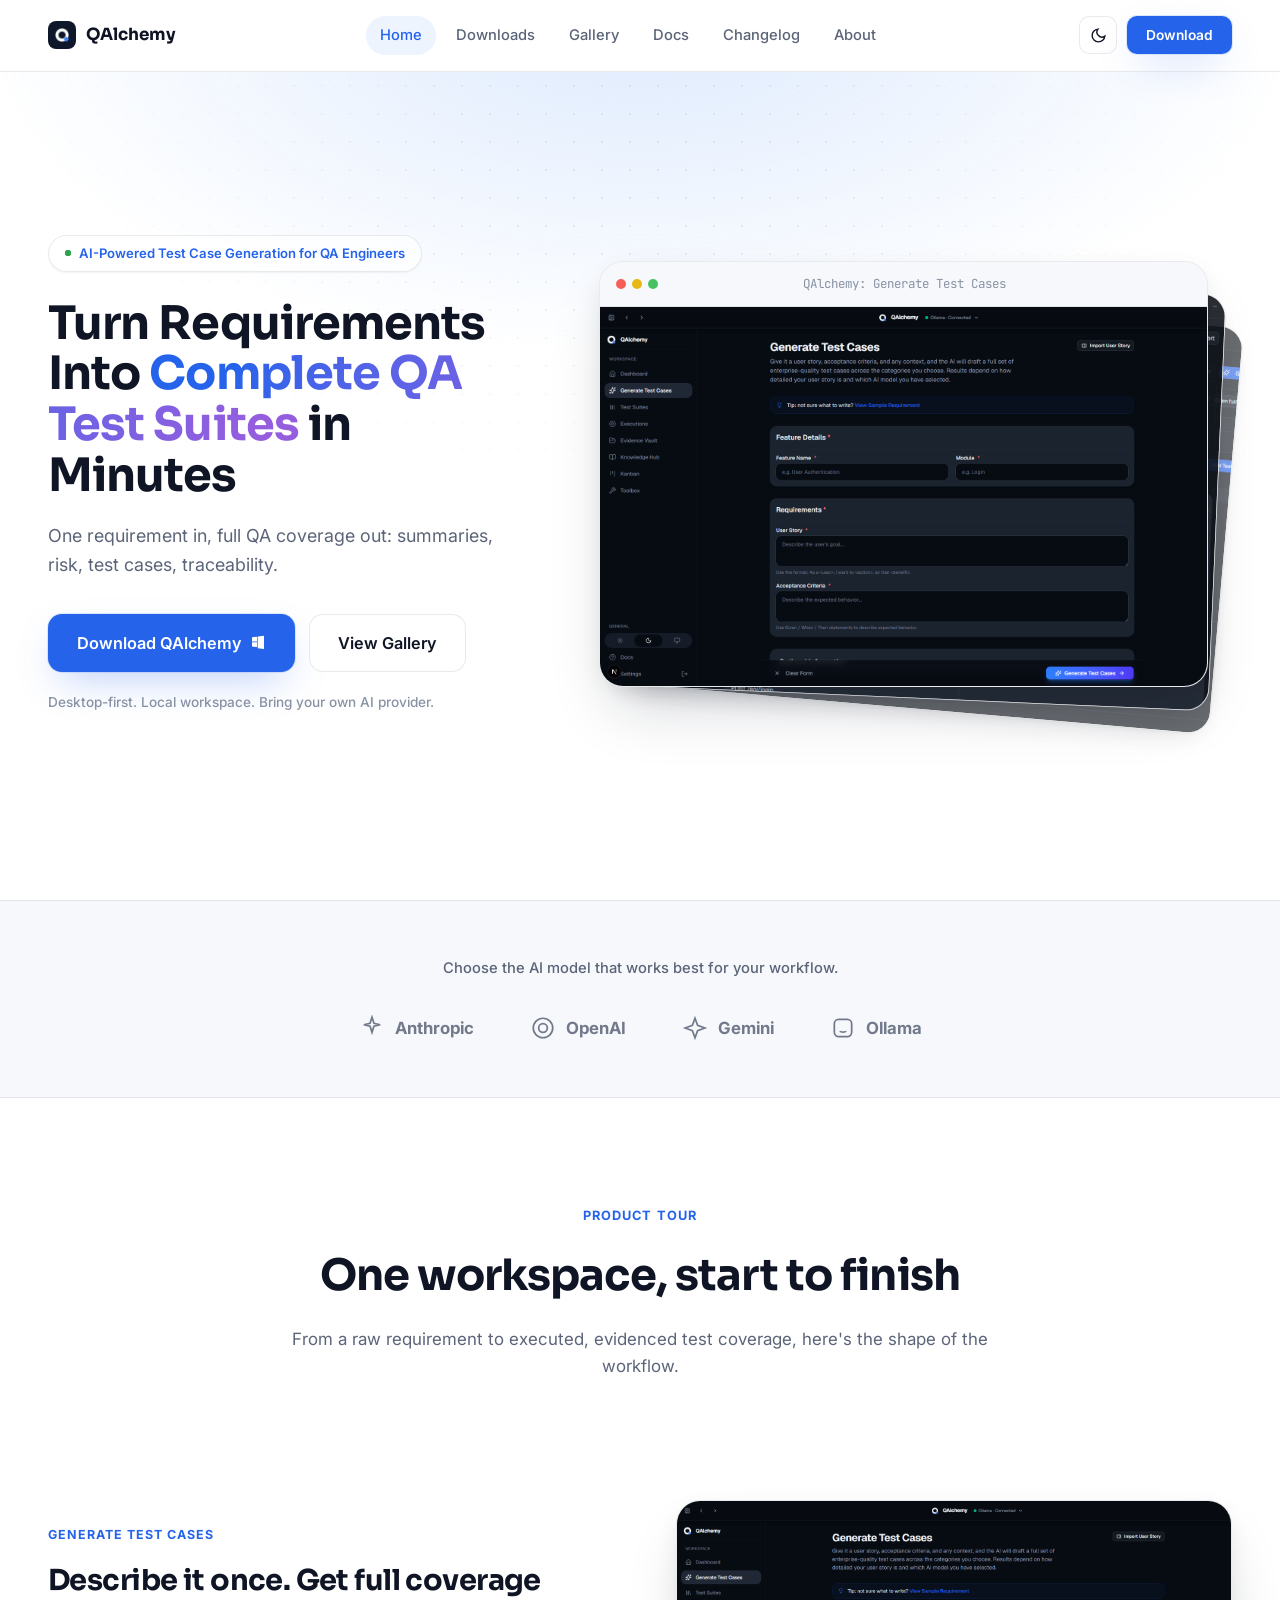
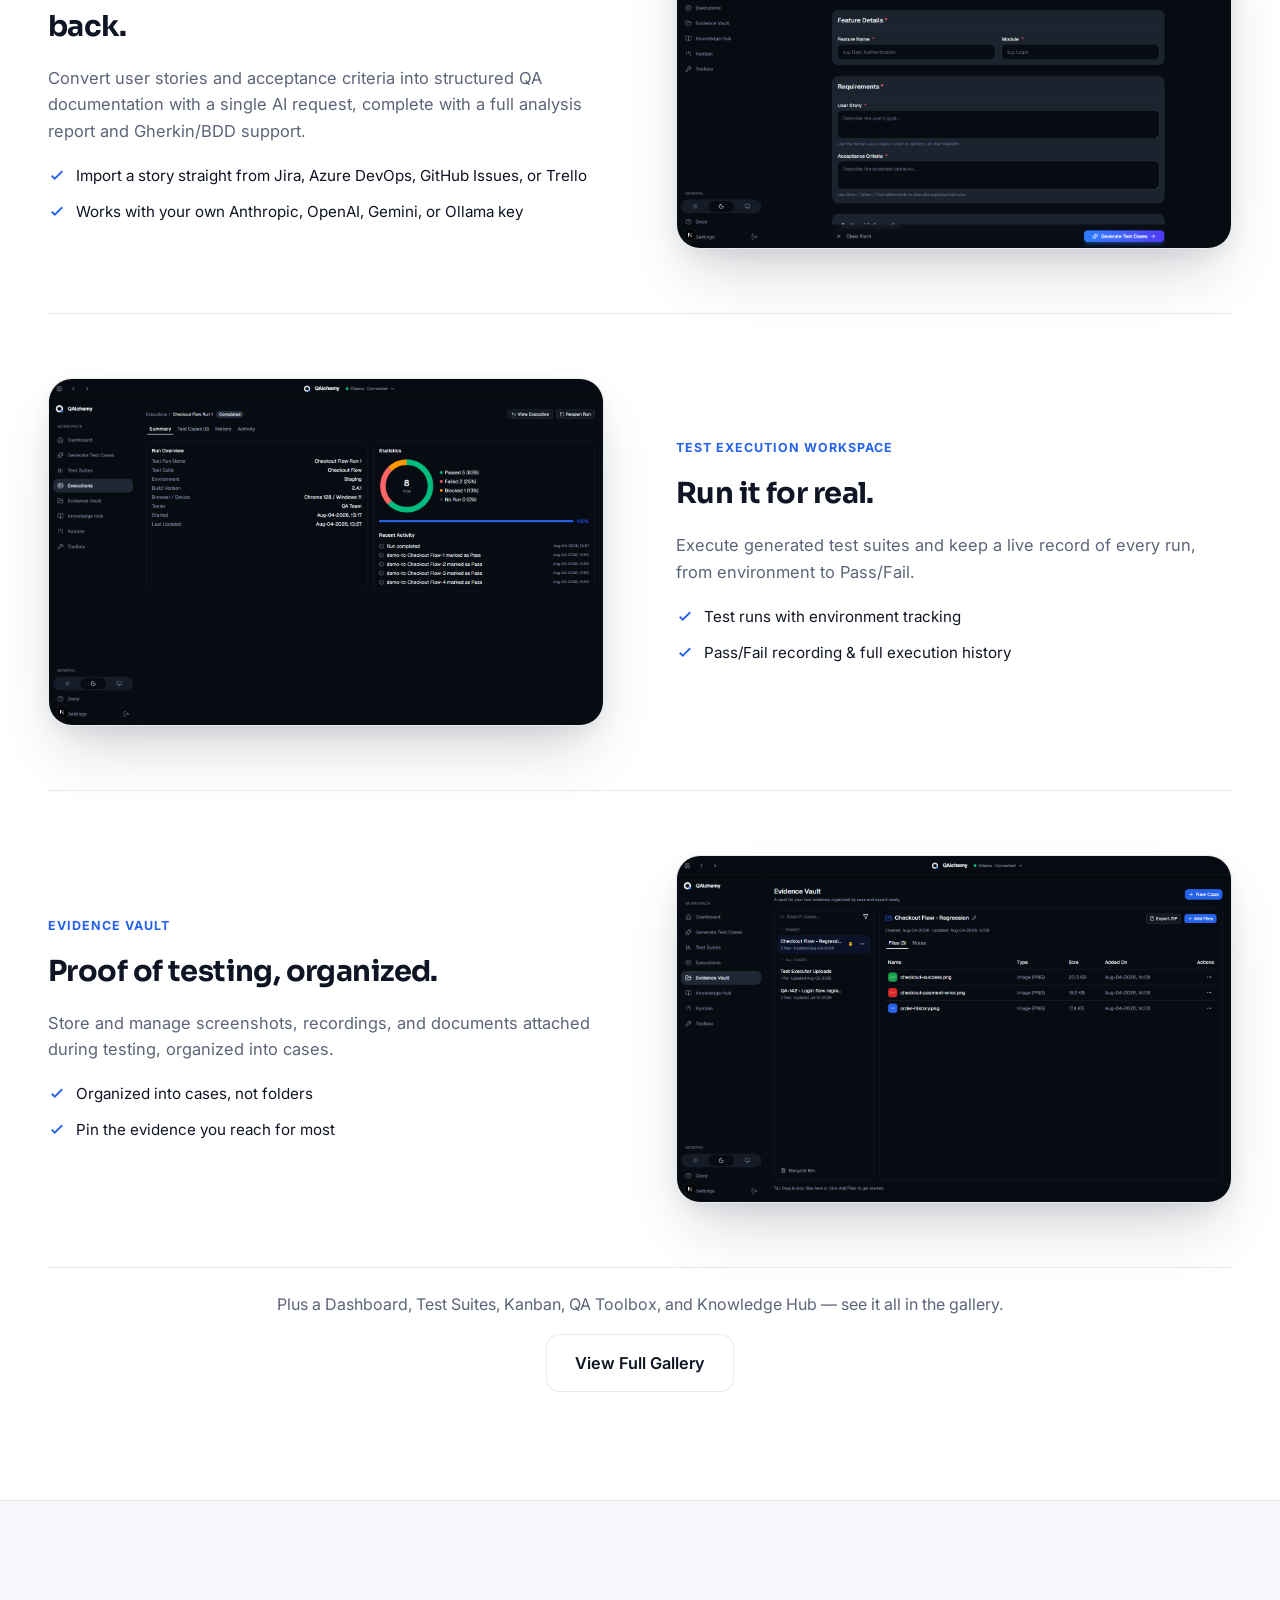
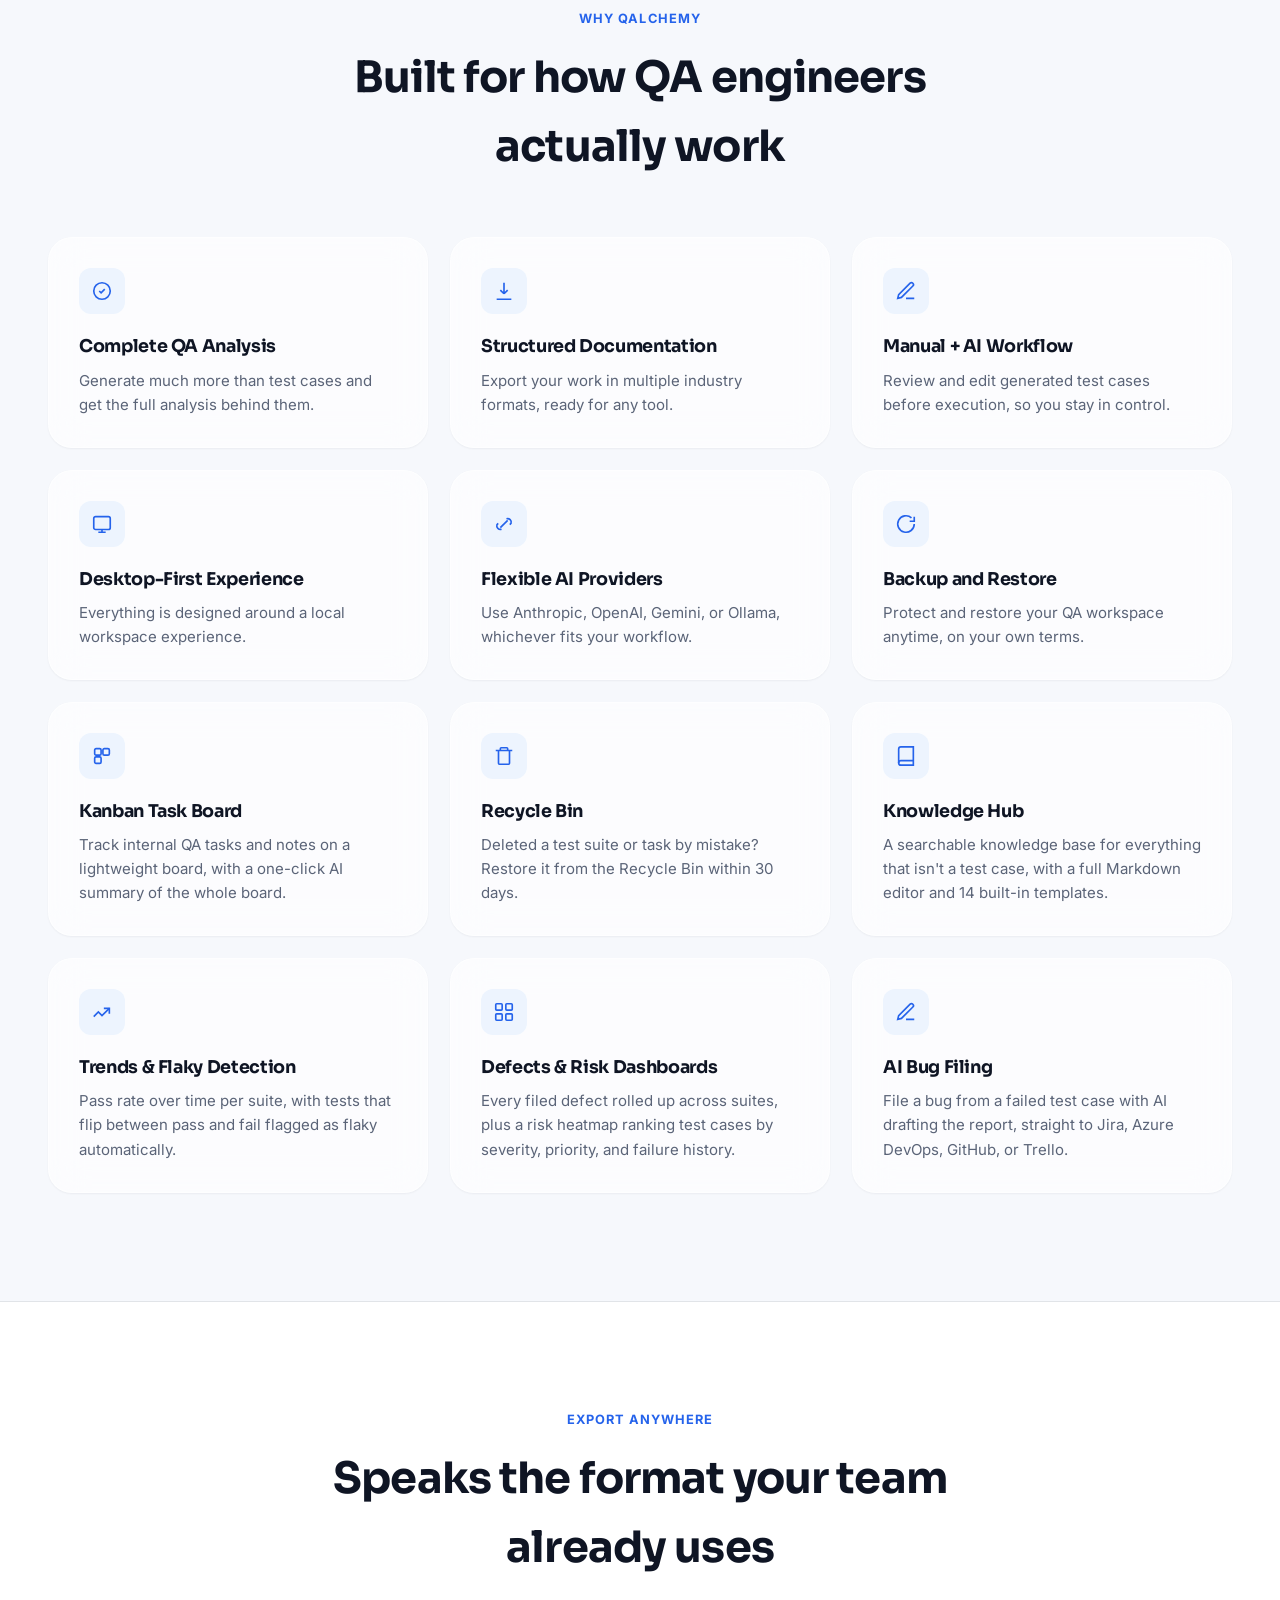
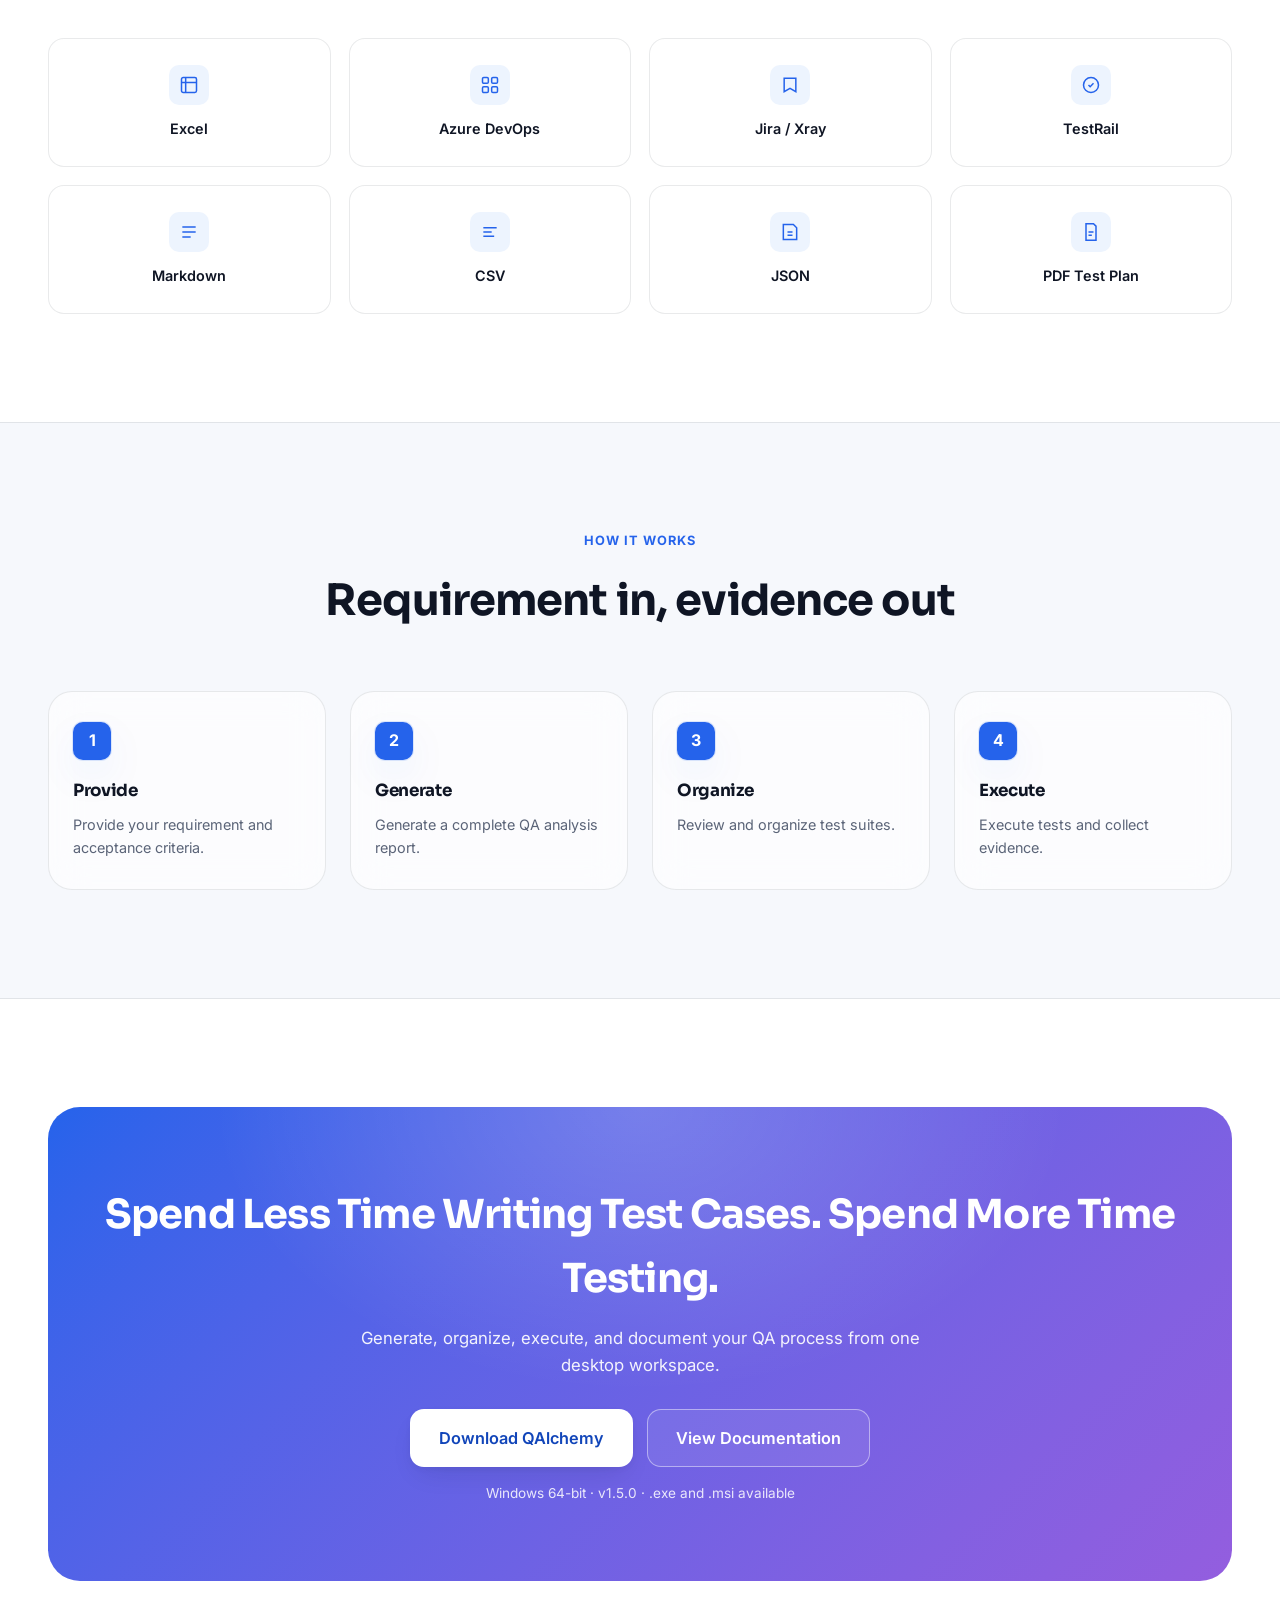
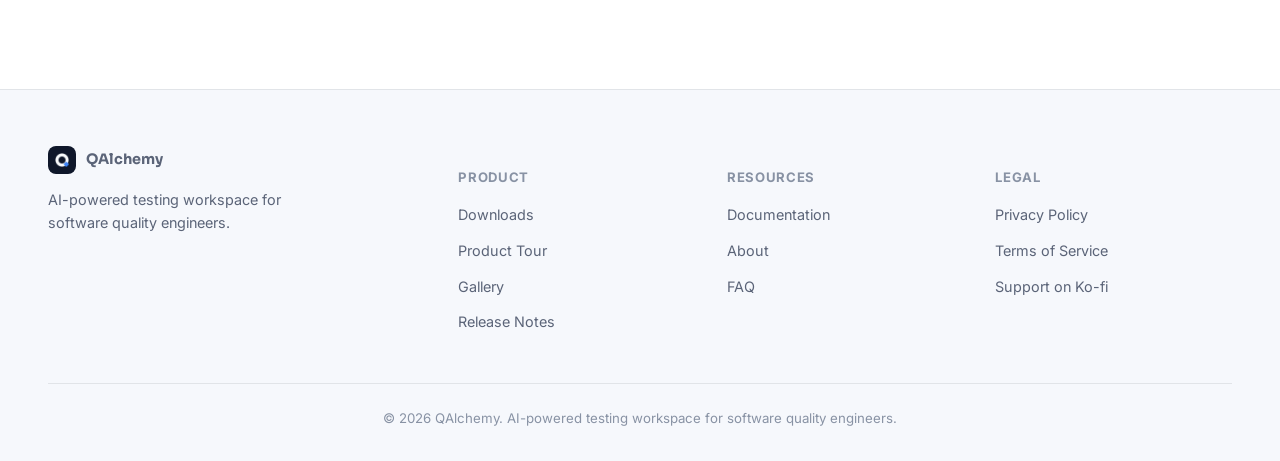
==== index.html @ 6d2a7703 "Add v1.5 features to homepage and gallery, refresh Kanban screenshot The site hadn't been updated si" ====
<!DOCTYPE html>
<html lang="en">
<head>
<meta charset="UTF-8">
<meta name="viewport" content="width=device-width, initial-scale=1">
<title>QAlchemy: Turn Requirements Into Complete QA Test Suites</title>
<meta name="description" content="QAlchemy turns user stories into complete QA test suites: requirement summaries, risk assessments, test cases, and traceability matrices. A local desktop workspace, any AI provider.">
<link rel="canonical" href="https://qalchemy.vercel.app/">
<meta property="og:type" content="website">
<meta property="og:site_name" content="QAlchemy">
<meta property="og:title" content="QAlchemy: Turn Requirements Into Complete QA Test Suites">
<meta property="og:description" content="QAlchemy turns user stories into complete QA test suites: requirement summaries, risk assessments, test cases, and traceability matrices. A local desktop workspace, any AI provider.">
<meta property="og:url" content="https://qalchemy.vercel.app/">
<meta property="og:image" content="https://qalchemy.vercel.app/assets/screenshots/dashboard.png">
<meta name="twitter:card" content="summary_large_image">
<meta name="twitter:title" content="QAlchemy: Turn Requirements Into Complete QA Test Suites">
<meta name="twitter:description" content="QAlchemy turns user stories into complete QA test suites: requirement summaries, risk assessments, test cases, and traceability matrices. A local desktop workspace, any AI provider.">
<meta name="twitter:image" content="https://qalchemy.vercel.app/assets/screenshots/dashboard.png">
<meta name="theme-color" content="#3d5afe">
<link rel="icon" href="assets/qalchemy-logo.png">
<link rel="preconnect" href="https://fonts.googleapis.com">
<link rel="preconnect" href="https://fonts.gstatic.com" crossorigin>
<link href="https://fonts.googleapis.com/css2?family=Sora:wght@600;700;800&family=Inter:wght@400;500;600;700&family=JetBrains+Mono:wght@400;500&display=swap" rel="stylesheet">
<link rel="stylesheet" href="assets/css/main.css">
<script type="application/ld+json">
{
  "@context": "https://schema.org",
  "@type": "SoftwareApplication",
  "name": "QAlchemy",
  "operatingSystem": "Windows",
  "applicationCategory": "DeveloperApplication",
  "applicationSubCategory": "QA and Test Management Software",
  "description": "QAlchemy turns user stories and acceptance criteria into complete QA test suites: requirement summaries, risk assessments, test cases, and traceability matrices, using the AI provider of your choice.",
  "softwareVersion": "1.5.0",
  "offers": {
    "@type": "Offer",
    "price": "0",
    "priceCurrency": "USD"
  },
  "url": "https://qalchemy.vercel.app/",
  "downloadUrl": "https://qalchemy.vercel.app/downloads",
  "screenshot": "https://qalchemy.vercel.app/assets/screenshots/dashboard.png"
}
</script>
</head>
<body>

<header class="site-nav">
  <div class="wrap">
    <a href="/" class="brand">
      <img src="assets/qalchemy-logo.png" alt="QAlchemy logo">
      QAlchemy
    </a>
    <nav class="nav-links">
      <a href="/" class="active">Home</a>
      <a href="downloads">Downloads</a>
      <a href="gallery">Gallery</a>
      <a href="docs">Docs</a>
      <a href="changelog">Changelog</a>
      <a href="about">About</a>
    <a href="downloads" class="btn btn-primary mobile-cta">Download QAlchemy</a>
    </nav>
    <div class="nav-right">
      <button class="nav-toggle" id="navToggle" aria-label="Toggle menu" aria-expanded="false">
        <svg viewBox="0 0 24 24" fill="none" stroke="currentColor" stroke-width="2"><path d="M4 7h16M4 12h16M4 17h16"/></svg>
      </button>
      <button class="theme-btn" id="themeToggle" aria-label="Toggle dark mode">
        <svg id="iconMoon" viewBox="0 0 24 24" fill="none" stroke="currentColor" stroke-width="2"><path d="M21 12.79A9 9 0 1 1 11.21 3 7 7 0 0 0 21 12.79z"/></svg>
        <svg id="iconSun" style="display:none" viewBox="0 0 24 24" fill="none" stroke="currentColor" stroke-width="2"><circle cx="12" cy="12" r="4"/><path d="M12 2v2M12 20v2M4.93 4.93l1.41 1.41M17.66 17.66l1.41 1.41M2 12h2M20 12h2M6.34 17.66l-1.41 1.41M19.07 4.93l-1.41 1.41"/></svg>
      </button>
      <a href="downloads" class="btn btn-primary">Download</a>
    </div>
  </div>
</header>

<main>

  <!-- HERO -->
  <section class="hero">
    <div class="wrap hero-grid">
      <div class="hero-copy">
        <span class="badge"><span class="dot"></span>AI-Powered Test Case Generation for QA Engineers</span>
        <h1>Turn Requirements Into <span class="grad">Complete QA Test Suites</span> in Minutes</h1>
        <p class="lead">One requirement in, full QA coverage out: summaries, risk, test cases, traceability.</p>
        <div class="hero-actions">
          <a href="downloads" class="btn btn-primary btn-lg">
            Download QAlchemy
            <svg viewBox="0 0 24 24" fill="currentColor"><path d="M3 3.5l7.6-1.05v7.35H3V3.5zm8.6-1.2L21 1v9.75H11.6V2.3zM3 10.8h7.6v7.35L3 17.1V10.8zm8.6 0H21V21l-9.4-1.3V10.8z"/></svg>
          </a>
          <a href="gallery" class="btn btn-ghost btn-lg">View Gallery</a>
        </div>
        <p class="hero-note">Desktop-first. Local workspace. Bring your own AI provider.</p>
      </div>

      <div class="hero-visual reveal">
        <div class="hero-stack">
          <div class="stack-shot stack-back-2">
            <img src="assets/screenshots/suites.png" alt="QAlchemy Test Suites screen">
          </div>
          <div class="stack-shot stack-back-1">
            <img src="assets/screenshots/results-overview.png" alt="QAlchemy AI analysis overview">
          </div>
          <div class="hero-shot-main">
            <div class="browserbar">
              <div class="dots"><span></span><span></span><span></span></div>
              <div class="urlbar">QAlchemy: Generate Test Cases</div>
              <div style="width:40px"></div>
            </div>
            <img src="assets/screenshots/generate.png" alt="QAlchemy Generate Test Cases screen">
          </div>
        </div>
      </div>
    </div>
  </section>

  <!-- TRUSTED AI PROVIDERS -->
  <section class="providers-strip">
    <div class="wrap">
      <p>Choose the AI model that works best for your workflow.</p>
      <div class="provider-row reveal">
        <span class="provider-chip">
          <svg viewBox="0 0 24 24" fill="none" stroke="currentColor" stroke-width="1.6"><path d="M12 2l1.8 5.6L19.5 9l-5.7 1.4L12 16l-1.8-5.6L4.5 9l5.7-1.4z"/></svg>
          Anthropic
        </span>
        <span class="provider-chip">
          <svg viewBox="0 0 24 24" fill="none" stroke="currentColor" stroke-width="1.6"><circle cx="12" cy="12" r="9"/><path d="M8 12a4 4 0 118 0 4 4 0 01-8 0z"/></svg>
          OpenAI
        </span>
        <span class="provider-chip">
          <svg viewBox="0 0 24 24" fill="none" stroke="currentColor" stroke-width="1.6"><path d="M12 3l2.4 6.6L21 12l-6.6 2.4L12 21l-2.4-6.6L3 12l6.6-2.4z"/></svg>
          Gemini
        </span>
        <span class="provider-chip">
          <svg viewBox="0 0 24 24" fill="none" stroke="currentColor" stroke-width="1.6"><rect x="4" y="4" width="16" height="16" rx="4"/><path d="M9 9h.01M15 9h.01M9 15c1 1 5 1 6 0"/></svg>
          Ollama
        </span>
      </div>
    </div>
  </section>

  <!-- SCREENSHOT SHOWCASE -->
  <section id="showcase">
    <div class="wrap">
      <div class="section-head reveal">
        <span class="kicker">Product Tour</span>
        <h2>One workspace, start to finish</h2>
        <p>From a raw requirement to executed, evidenced test coverage, here's the shape of the workflow.</p>
      </div>

      <div class="showcase-row reveal">
        <div class="showcase-text">
          <span class="kicker">Generate Test Cases</span>
          <h3>Describe it once. Get full coverage back.</h3>
          <p>Convert user stories and acceptance criteria into structured QA documentation with a single AI request, complete with a full analysis report and Gherkin/BDD support.</p>
          <ul class="showcase-list">
            <li><svg viewBox="0 0 24 24" fill="none" stroke="currentColor" stroke-width="2.4"><path d="M5 13l4 4L19 7"/></svg> Import a story straight from Jira, Azure DevOps, GitHub Issues, or Trello</li>
            <li><svg viewBox="0 0 24 24" fill="none" stroke="currentColor" stroke-width="2.4"><path d="M5 13l4 4L19 7"/></svg> Works with your own Anthropic, OpenAI, Gemini, or Ollama key</li>
          </ul>
        </div>
        <div class="showcase-media"><img src="assets/screenshots/generate.png" alt="Generate Test Cases page"></div>
      </div>

      <div class="showcase-row reverse reveal">
        <div class="showcase-text">
          <span class="kicker">Test Execution Workspace</span>
          <h3>Run it for real.</h3>
          <p>Execute generated test suites and keep a live record of every run, from environment to Pass/Fail.</p>
          <ul class="showcase-list">
            <li><svg viewBox="0 0 24 24" fill="none" stroke="currentColor" stroke-width="2.4"><path d="M5 13l4 4L19 7"/></svg> Test runs with environment tracking</li>
            <li><svg viewBox="0 0 24 24" fill="none" stroke="currentColor" stroke-width="2.4"><path d="M5 13l4 4L19 7"/></svg> Pass/Fail recording &amp; full execution history</li>
          </ul>
        </div>
        <div class="showcase-media"><img src="assets/screenshots/executor.png" alt="Test execution workspace"></div>
      </div>

      <div class="showcase-row reveal">
        <div class="showcase-text">
          <span class="kicker">Evidence Vault</span>
          <h3>Proof of testing, organized.</h3>
          <p>Store and manage screenshots, recordings, and documents attached during testing, organized into cases.</p>
          <ul class="showcase-list">
            <li><svg viewBox="0 0 24 24" fill="none" stroke="currentColor" stroke-width="2.4"><path d="M5 13l4 4L19 7"/></svg> Organized into cases, not folders</li>
            <li><svg viewBox="0 0 24 24" fill="none" stroke="currentColor" stroke-width="2.4"><path d="M5 13l4 4L19 7"/></svg> Pin the evidence you reach for most</li>
          </ul>
        </div>
        <div class="showcase-media"><img src="assets/screenshots/evidence.png" alt="Evidence Vault page"></div>
      </div>

      <div style="text-align:center; margin-top:24px;">
        <p style="color:var(--fg-muted); margin-bottom:16px;">Plus a Dashboard, Test Suites, Kanban, QA Toolbox, and Knowledge Hub — see it all in the gallery.</p>
        <a href="gallery" class="btn btn-ghost btn-lg">View Full Gallery</a>
      </div>
    </div>
  </section>

  <!-- WHY QALCHEMY -->
  <section style="background: var(--bg-subtle); border-top:1px solid var(--border); border-bottom:1px solid var(--border);">
    <div class="wrap">
      <div class="section-head reveal">
        <span class="kicker">Why QAlchemy</span>
        <h2>Built for how QA engineers actually work</h2>
      </div>
      <div class="card-grid reveal">
        <div class="feature-card">
          <div class="feature-icon"><svg viewBox="0 0 24 24" fill="none" stroke="currentColor" stroke-width="1.8"><path d="M9 12l2 2 4-4"/><circle cx="12" cy="12" r="9"/></svg></div>
          <h3>Complete QA Analysis</h3>
          <p>Generate much more than test cases and get the full analysis behind them.</p>
        </div>
        <div class="feature-card">
          <div class="feature-icon"><svg viewBox="0 0 24 24" fill="none" stroke="currentColor" stroke-width="1.8"><path d="M12 3v12m0 0l4-4m-4 4l-4-4M4 21h16"/></svg></div>
          <h3>Structured Documentation</h3>
          <p>Export your work in multiple industry formats, ready for any tool.</p>
        </div>
        <div class="feature-card">
          <div class="feature-icon"><svg viewBox="0 0 24 24" fill="none" stroke="currentColor" stroke-width="1.8"><path d="M12 20h9M16.5 3.5a2.1 2.1 0 013 3L7 19l-4 1 1-4z"/></svg></div>
          <h3>Manual + AI Workflow</h3>
          <p>Review and edit generated test cases before execution, so you stay in control.</p>
        </div>
        <div class="feature-card">
          <div class="feature-icon"><svg viewBox="0 0 24 24" fill="none" stroke="currentColor" stroke-width="1.8"><rect x="3" y="4" width="18" height="14" rx="2"/><path d="M8 21h8M12 18v3"/></svg></div>
          <h3>Desktop-First Experience</h3>
          <p>Everything is designed around a local workspace experience.</p>
        </div>
        <div class="feature-card">
          <div class="feature-icon"><svg viewBox="0 0 24 24" fill="none" stroke="currentColor" stroke-width="1.8"><path d="M14.7 6.3a4 4 0 015 5l-1.4 1.4M9.3 17.7a4 4 0 01-5-5l1.4-1.4"/><path d="M8 16l8-8"/></svg></div>
          <h3>Flexible AI Providers</h3>
          <p>Use Anthropic, OpenAI, Gemini, or Ollama, whichever fits your workflow.</p>
        </div>
        <div class="feature-card">
          <div class="feature-icon"><svg viewBox="0 0 24 24" fill="none" stroke="currentColor" stroke-width="1.8"><path d="M21 12a9 9 0 11-3-6.7M21 4v5h-5"/></svg></div>
          <h3>Backup and Restore</h3>
          <p>Protect and restore your QA workspace anytime, on your own terms.</p>
        </div>
        <div class="feature-card">
          <div class="feature-icon"><svg viewBox="0 0 24 24" fill="none" stroke="currentColor" stroke-width="1.8"><rect x="4" y="4" width="7" height="7" rx="1.5"/><rect x="13" y="4" width="7" height="7" rx="1.5"/><rect x="4" y="13" width="7" height="7" rx="1.5"/></svg></div>
          <h3>Kanban Task Board</h3>
          <p>Track internal QA tasks and notes on a lightweight board, with a one-click AI summary of the whole board.</p>
        </div>
        <div class="feature-card">
          <div class="feature-icon"><svg viewBox="0 0 24 24" fill="none" stroke="currentColor" stroke-width="1.8"><path d="M3 6h18M8 6V4a1 1 0 011-1h6a1 1 0 011 1v2m2 0v14a1 1 0 01-1 1H7a1 1 0 01-1-1V6"/></svg></div>
          <h3>Recycle Bin</h3>
          <p>Deleted a test suite or task by mistake? Restore it from the Recycle Bin within 30 days.</p>
        </div>
        <div class="feature-card">
          <div class="feature-icon"><svg viewBox="0 0 24 24" fill="none" stroke="currentColor" stroke-width="1.8"><path d="M4 19.5A2.5 2.5 0 016.5 17H20"/><path d="M6.5 2H20v20H6.5A2.5 2.5 0 014 19.5v-15A2.5 2.5 0 016.5 2z"/></svg></div>
          <h3>Knowledge Hub</h3>
          <p>A searchable knowledge base for everything that isn't a test case, with a full Markdown editor and 14 built-in templates.</p>
        </div>
        <div class="feature-card">
          <div class="feature-icon"><svg viewBox="0 0 24 24" fill="none" stroke="currentColor" stroke-width="1.8"><path d="M3 17l5-5 4 4 8-8"/><path d="M14 8h6v6"/></svg></div>
          <h3>Trends &amp; Flaky Detection</h3>
          <p>Pass rate over time per suite, with tests that flip between pass and fail flagged as flaky automatically.</p>
        </div>
        <div class="feature-card">
          <div class="feature-icon"><svg viewBox="0 0 24 24" fill="none" stroke="currentColor" stroke-width="1.8"><rect x="3" y="3" width="7" height="7" rx="1"/><rect x="14" y="3" width="7" height="7" rx="1"/><rect x="3" y="14" width="7" height="7" rx="1"/><rect x="14" y="14" width="7" height="7" rx="1"/></svg></div>
          <h3>Defects &amp; Risk Dashboards</h3>
          <p>Every filed defect rolled up across suites, plus a risk heatmap ranking test cases by severity, priority, and failure history.</p>
        </div>
        <div class="feature-card">
          <div class="feature-icon"><svg viewBox="0 0 24 24" fill="none" stroke="currentColor" stroke-width="1.8"><path d="M12 20h9M16.5 3.5a2.1 2.1 0 013 3L7 19l-4 1 1-4z"/></svg></div>
          <h3>AI Bug Filing</h3>
          <p>File a bug from a failed test case with AI drafting the report, straight to Jira, Azure DevOps, GitHub, or Trello.</p>
        </div>
      </div>
    </div>
  </section>

  <!-- EXPORT FORMATS -->
  <section>
    <div class="wrap">
      <div class="section-head reveal">
        <span class="kicker">Export Anywhere</span>
        <h2>Speaks the format your team already uses</h2>
      </div>
      <div class="export-grid reveal">
        <div class="export-card"><div class="ico"><svg viewBox="0 0 24 24" fill="none" stroke="currentColor" stroke-width="1.8"><rect x="3" y="3" width="18" height="18" rx="2"/><path d="M8 3v18M3 9h18"/></svg></div><span>Excel</span></div>
        <div class="export-card"><div class="ico"><svg viewBox="0 0 24 24" fill="none" stroke="currentColor" stroke-width="1.8"><rect x="3" y="3" width="7" height="7" rx="1.5"/><rect x="14" y="3" width="7" height="7" rx="1.5"/><rect x="3" y="14" width="7" height="7" rx="1.5"/><rect x="14" y="14" width="7" height="7" rx="1.5"/></svg></div><span>Azure DevOps</span></div>
        <div class="export-card"><div class="ico"><svg viewBox="0 0 24 24" fill="none" stroke="currentColor" stroke-width="1.8"><path d="M5 4h14v16l-7-4-7 4z"/></svg></div><span>Jira / Xray</span></div>
        <div class="export-card"><div class="ico"><svg viewBox="0 0 24 24" fill="none" stroke="currentColor" stroke-width="1.8"><path d="M9 12l2 2 4-4"/><circle cx="12" cy="12" r="9"/></svg></div><span>TestRail</span></div>
        <div class="export-card"><div class="ico"><svg viewBox="0 0 24 24" fill="none" stroke="currentColor" stroke-width="1.8"><path d="M4 6h16M4 12h16M4 18h10"/></svg></div><span>Markdown</span></div>
        <div class="export-card"><div class="ico"><svg viewBox="0 0 24 24" fill="none" stroke="currentColor" stroke-width="1.8"><path d="M4 7h16M4 12h10M4 17h13"/></svg></div><span>CSV</span></div>
        <div class="export-card"><div class="ico"><svg viewBox="0 0 24 24" fill="none" stroke="currentColor" stroke-width="1.8"><path d="M8 3h8l4 4v14H4V3z"/><path d="M9 12h6M9 16h6"/></svg></div><span>JSON</span></div>
        <div class="export-card"><div class="ico"><svg viewBox="0 0 24 24" fill="none" stroke="currentColor" stroke-width="1.8"><path d="M6 2h9l3 3v17H6z"/><path d="M9 12h6M9 16h4"/></svg></div><span>PDF Test Plan</span></div>
      </div>
    </div>
  </section>

  <!-- HOW IT WORKS -->
  <section style="background: var(--bg-subtle); border-top:1px solid var(--border); border-bottom:1px solid var(--border);">
    <div class="wrap">
      <div class="section-head reveal">
        <span class="kicker">How It Works</span>
        <h2>Requirement in, evidence out</h2>
      </div>
      <div class="steps reveal">
        <div class="step">
          <div class="num">1</div>
          <h4>Provide</h4>
          <p>Provide your requirement and acceptance criteria.</p>
        </div>
        <div class="step">
          <div class="num">2</div>
          <h4>Generate</h4>
          <p>Generate a complete QA analysis report.</p>
        </div>
        <div class="step">
          <div class="num">3</div>
          <h4>Organize</h4>
          <p>Review and organize test suites.</p>
        </div>
        <div class="step">
          <div class="num">4</div>
          <h4>Execute</h4>
          <p>Execute tests and collect evidence.</p>
        </div>
      </div>
    </div>
  </section>

  <!-- FINAL CTA -->
  <section id="download">
    <div class="wrap">
      <div class="cta-band reveal">
        <h2>Spend Less Time Writing Test Cases. Spend More Time Testing.</h2>
        <p>Generate, organize, execute, and document your QA process from one desktop workspace.</p>
        <div class="hero-actions">
          <a href="downloads" class="btn btn-primary btn-lg">Download QAlchemy</a>
          <a href="docs" class="btn btn-ghost btn-lg">View Documentation</a>
        </div>
        <p style="margin-top:16px; font-size:0.85rem; opacity:.85;">Windows 64-bit &middot; v1.5.0 &middot; .exe and .msi available</p>
      </div>
    </div>
  </section>

</main>

<footer>
  <div class="wrap">
    <div class="foot-grid">
      <div class="foot-col">
        <a href="/" class="brand" style="margin-bottom:14px;">
          <img src="assets/qalchemy-logo.png" alt="QAlchemy logo">
          QAlchemy
        </a>
        <p style="color: var(--fg-muted); font-size:0.9rem; max-width:280px; margin-top:12px;">AI-powered testing workspace for software quality engineers.</p>
      </div>
      <div class="foot-col">
        <h5>Product</h5>
        <ul>
          <li><a href="downloads">Downloads</a></li>
          <li><a href="/#showcase">Product Tour</a></li>
          <li><a href="gallery">Gallery</a></li>
          <li><a href="changelog">Release Notes</a></li>
        </ul>
      </div>
      <div class="foot-col">
        <h5>Resources</h5>
        <ul>
          <li><a href="docs">Documentation</a></li>
          <li><a href="about">About</a></li>
          <li><a href="docs#doc-faq">FAQ</a></li>
        </ul>
      </div>
      <div class="foot-col">
        <h5>Legal</h5>
        <ul>
          <li><a href="privacy">Privacy Policy</a></li>
          <li><a href="terms">Terms of Service</a></li>
          <li><a href="https://ko-fi.com/buraizuuu" target="_blank" rel="noopener noreferrer">Support on Ko-fi</a></li>
        </ul>
      </div>
    </div>
    <div class="foot-bottom">
      <span>&copy; <span class="js-year">2026</span> QAlchemy. AI-powered testing workspace for software quality engineers.</span>
    </div>
  </div>
</footer>

<script src="assets/js/main.js"></script>
</body>
</html>
---- assets/css/main.css ----
/* ============================================================
   QAlchemy Marketing Site — Design System
   Premium SaaS aesthetic (Linear / Raycast / Supabase inspired)
   ============================================================ */

:root{
  /* ---- Light theme (default) ---- */
  --bg: #ffffff;
  --bg-subtle: #f6f8fc;
  --bg-inverted: #0b0e17;
  --surface: rgba(255,255,255,0.68);
  --surface-solid: #ffffff;
  --border: rgba(15,23,42,0.09);
  --border-strong: rgba(15,23,42,0.14);
  --fg: #0f1524;
  --fg-muted: #5b6478;
  --fg-faint: #8892a4;

  --primary: oklch(0.546 0.215 262.9);
  --primary-dark: oklch(0.44 0.19 262.9);
  --primary-light: oklch(0.9 0.045 258);
  --primary-tint: oklch(0.965 0.015 258);

  --accent-violet: oklch(0.6 0.19 300);
  --danger: oklch(0.577 0.245 27.325);
  --success: oklch(0.63 0.16 148);

  --radius-sm: 10px;
  --radius: 16px;
  --radius-lg: 24px;
  --radius-xl: 32px;

  --shadow-sm: 0 1px 2px rgba(15,23,42,0.05);
  --shadow-md: 0 12px 28px -10px rgba(15,23,42,0.14), 0 2px 8px -2px rgba(15,23,42,0.06);
  --shadow-lg: 0 32px 64px -16px rgba(15,23,42,0.20), 0 8px 24px -6px rgba(15,23,42,0.10);
  --shadow-glow: 0 0 0 1px oklch(0.546 0.215 262.9 / 0.14), 0 16px 40px -12px oklch(0.546 0.215 262.9 / 0.35);

  --glass-bg: rgba(255,255,255,0.62);
  --glass-border: rgba(255,255,255,0.55);
  --glass-blur: 18px;

  --font-display: 'Sora', 'Inter', ui-sans-serif, system-ui, sans-serif;
  --font-sans: 'Inter', ui-sans-serif, system-ui, -apple-system, "Segoe UI", sans-serif;
  --font-mono: 'JetBrains Mono', ui-monospace, "SFMono-Regular", Menlo, monospace;

  --max: 1240px;
  --nav-h: 72px;

  color-scheme: light;
}

:root[data-theme="dark"]{
  --bg: #0b0e17;
  --bg-subtle: #10141f;
  --bg-inverted: #ffffff;
  --surface: rgba(255,255,255,0.04);
  --surface-solid: #12172422;
  --border: rgba(255,255,255,0.09);
  --border-strong: rgba(255,255,255,0.16);
  --fg: #f2f4f9;
  --fg-muted: #a3aec4;
  --fg-faint: #6b7690;

  --primary: oklch(0.72 0.17 262.9);
  --primary-dark: oklch(0.6 0.19 262.9);
  --primary-light: oklch(0.3 0.07 262);
  --primary-tint: oklch(0.24 0.045 262);

  --shadow-sm: 0 1px 2px rgba(0,0,0,0.4);
  --shadow-md: 0 12px 28px -10px rgba(0,0,0,0.55);
  --shadow-lg: 0 32px 64px -16px rgba(0,0,0,0.65);
  --shadow-glow: 0 0 0 1px oklch(0.72 0.17 262.9 / 0.22), 0 16px 40px -12px oklch(0.72 0.17 262.9 / 0.45);

  --glass-bg: rgba(18,22,32,0.55);
  --glass-border: rgba(255,255,255,0.08);

  color-scheme: dark;
}

@media (prefers-color-scheme: dark){
  :root:not([data-theme="light"]){
    --bg: #0b0e17;
    --bg-subtle: #10141f;
    --bg-inverted: #ffffff;
    --surface: rgba(255,255,255,0.04);
    --surface-solid: #12172422;
    --border: rgba(255,255,255,0.09);
    --border-strong: rgba(255,255,255,0.16);
    --fg: #f2f4f9;
    --fg-muted: #a3aec4;
    --fg-faint: #6b7690;

    --primary: oklch(0.72 0.17 262.9);
    --primary-dark: oklch(0.6 0.19 262.9);
    --primary-light: oklch(0.3 0.07 262);
    --primary-tint: oklch(0.24 0.045 262);

    --shadow-sm: 0 1px 2px rgba(0,0,0,0.4);
    --shadow-md: 0 12px 28px -10px rgba(0,0,0,0.55);
    --shadow-lg: 0 32px 64px -16px rgba(0,0,0,0.65);
    --shadow-glow: 0 0 0 1px oklch(0.72 0.17 262.9 / 0.22), 0 16px 40px -12px oklch(0.72 0.17 262.9 / 0.45);

    --glass-bg: rgba(18,22,32,0.55);
    --glass-border: rgba(255,255,255,0.08);
    color-scheme: dark;
  }
}

*, *::before, *::after{ box-sizing: border-box; }
html{ scroll-behavior: smooth; }
body{
  margin: 0;
  background: var(--bg);
  color: var(--fg);
  font-family: var(--font-sans);
  font-size: 16px;
  line-height: 1.6;
  -webkit-font-smoothing: antialiased;
  overflow-x: hidden;
  transition: background .25s ease, color .25s ease;
  animation: page-fade-in .25s ease;
}
@keyframes page-fade-in{ from{ opacity:0; } to{ opacity:1; } }
@media (prefers-reduced-motion: reduce){
  body{ animation: none; }
}
img{ max-width: 100%; display: block; }
a{ color: inherit; text-decoration: none; }
::selection{ background: var(--primary-light); color: var(--fg); }
h1,h2,h3,h4{ font-family: var(--font-display); letter-spacing: -0.02em; margin: 0; }
p{ margin: 0; }
ul{ margin:0; padding:0; list-style:none; }
button{ font-family: inherit; }

.wrap{ max-width: var(--max); margin: 0 auto; padding: 0 28px; }
.mono{ font-family: var(--font-mono); }

/* Fade/slide-in on scroll */
.reveal{ opacity: 0; transform: translateY(18px); transition: opacity .6s cubic-bezier(.2,.7,.2,1), transform .6s cubic-bezier(.2,.7,.2,1); }
.reveal.is-visible{ opacity: 1; transform: translateY(0); }
@media (prefers-reduced-motion: reduce){
  .reveal{ opacity: 1; transform: none; transition: none; }
  html{ scroll-behavior: auto; }
}

/* ---------------- Nav ---------------- */
.site-nav{
  position: sticky; top: 0; z-index: 200;
  height: var(--nav-h);
  display: flex; align-items: center;
  background: var(--glass-bg);
  backdrop-filter: blur(var(--glass-blur)); -webkit-backdrop-filter: blur(var(--glass-blur));
  border-bottom: 1px solid var(--border);
}
.site-nav .wrap{ display:flex; align-items:center; justify-content:space-between; width:100%; }
.brand{ display:flex; align-items:center; gap:10px; font-weight:700; font-size:1.05rem; font-family: var(--font-display); }
.brand img{ height:28px; width:28px; border-radius:8px; }
.nav-links{ display:flex; align-items:center; gap:6px; }
.nav-links a{
  font-size:0.92rem; font-weight:500; color: var(--fg-muted); padding: 8px 14px; border-radius: 999px;
  transition: color .15s ease, background .15s ease;
}
.nav-links a:hover{ color: var(--fg); background: var(--surface); }
.nav-links a.active{ color: var(--primary); background: var(--primary-tint); }
.nav-right{ display:flex; align-items:center; gap:10px; }
.nav-right .btn{ padding: 9px 18px; font-size:0.86rem; border-radius:10px; height:38px; }
.nav-toggle{
  display:none; width:38px; height:38px; border-radius:10px; border:1px solid var(--border);
  background: var(--surface); align-items:center; justify-content:center; cursor:pointer; color: var(--fg); flex:none;
}
.nav-toggle svg{ width:18px; height:18px; }
a.mobile-cta{ display:none; }

.theme-btn{
  width:38px; height:38px; border-radius:10px; border:1px solid var(--border); background: var(--surface);
  display:flex; align-items:center; justify-content:center; cursor:pointer; color: var(--fg);
  transition: border-color .15s ease, transform .15s ease;
}
.theme-btn:hover{ border-color: var(--primary); }
.theme-btn svg{ width:17px; height:17px; }

/* ---------------- Buttons ---------------- */
.btn{
  display:inline-flex; align-items:center; justify-content:center; gap:8px;
  padding: 12px 22px; border-radius: 12px; font-weight:600; font-size:0.95rem;
  border:1px solid transparent; cursor:pointer; white-space:nowrap;
  transition: transform .15s ease, box-shadow .2s ease, background .2s ease, border-color .2s ease, color .2s ease;
}
.btn:active{ transform: scale(0.97); }
.btn-primary{ background: var(--primary); color:white; box-shadow: var(--shadow-glow); }
.btn-primary:hover{ background: var(--primary-dark); transform: translateY(-1px); }
.btn-ghost{ background: var(--surface); color: var(--fg); border-color: var(--border); }
.btn-ghost:hover{ border-color: var(--primary); color: var(--primary); }
.btn-lg{ padding: 15px 28px; font-size:1.02rem; border-radius:14px; }
.btn svg{ width:16px; height:16px; flex:none; }

/* ---------------- Hero ---------------- */
.hero{
  position: relative; overflow: hidden;
  min-height: calc(100vh - var(--nav-h)); min-height: calc(100svh - var(--nav-h));
  display:flex; align-items:center;
  padding: 24px 0 48px;
}
.hero::before{
  content:""; position:absolute; inset: -30% -10% auto -10%; height: 780px;
  background: radial-gradient(60% 60% at 50% 25%, var(--primary-light) 0%, transparent 72%);
  opacity: .65; z-index:-1; filter: blur(6px);
}
.hero::after{
  content:""; position:absolute; inset:0; z-index:-1;
  background-image: radial-gradient(var(--border-strong) 1px, transparent 1px);
  background-size: 28px 28px;
  -webkit-mask-image: radial-gradient(70% 60% at 50% 15%, black 0%, transparent 75%);
  mask-image: radial-gradient(70% 60% at 50% 15%, black 0%, transparent 75%);
  opacity:.6;
}
.hero-grid{ display:grid; grid-template-columns: 42fr 58fr; gap:52px; align-items:center; }
.hero-copy{ max-width: 500px; }
.badge{
  display:inline-flex; align-items:center; gap:8px; padding:7px 16px;
  border:1px solid var(--border); border-radius:999px; font-size:0.82rem; font-weight:600;
  color: var(--primary); background: var(--glass-bg); backdrop-filter: blur(var(--glass-blur));
  box-shadow: var(--shadow-sm);
}
.badge .dot{ position:relative; width:6px; height:6px; border-radius:50%; background: var(--success); flex:none; }
.badge .dot::before{
  content:""; position:absolute; inset:0; border-radius:50%; background: var(--success);
  animation: dot-ping 1.8s cubic-bezier(0,0,.2,1) infinite;
}
@keyframes dot-ping{
  0%{ transform: scale(1); opacity:0.7; }
  75%, 100%{ transform: scale(3.2); opacity:0; }
}
@media (prefers-reduced-motion: reduce){
  .badge .dot::before{ animation:none; }
}
.hero h1{
  margin-top:26px; font-size: clamp(2.2rem, 3.6vw, 3.4rem); font-weight:700; line-height:1.1;
}
.hero h1 .grad{
  background: linear-gradient(100deg, var(--primary) 15%, var(--accent-violet) 90%);
  -webkit-background-clip:text; background-clip:text; color:transparent;
}
.hero p.lead{ margin-top:22px; font-size:1.12rem; color: var(--fg-muted); }
.hero-actions{ display:flex; gap:14px; margin-top:34px; flex-wrap:wrap; }
.hero-note{ margin-top:20px; font-size:0.85rem; color: var(--fg-faint); font-weight:500; }

.hero-visual{ position: relative; padding: 0 24px; }
@media (max-width: 980px){
  .hero{ min-height:auto; padding-top: 32px; }
  .hero-grid{ grid-template-columns: 1fr; text-align:center; }
  .hero-copy{ max-width: 640px; margin: 0 auto; }
  .hero-actions{ justify-content:center; }
  .hero-visual{ margin-top: 56px; }
}
.hero-stack{ position:relative; animation: hero-shot-float 7s ease-in-out infinite; }
@keyframes hero-shot-float{ 0%,100%{ transform: translateY(0); } 50%{ transform: translateY(-14px); } }
@media (prefers-reduced-motion: reduce){ .hero-stack{ animation: none; } }

.hero-shot-main{
  border-radius: var(--radius-lg); overflow:hidden; border:1px solid var(--border);
  box-shadow: var(--shadow-lg); background: var(--surface-solid); position:relative; z-index:3;
}
.hero-shot-main .browserbar{
  display:flex; align-items:center; gap:8px; padding:12px 16px; border-bottom:1px solid var(--border);
  background: var(--bg-subtle);
}
.hero-shot-main .dots{ display:flex; gap:6px; }
.hero-shot-main .dots span{ width:10px; height:10px; border-radius:50%; background: var(--border-strong); }
.hero-shot-main .dots span:nth-child(1){ background: oklch(0.68 0.19 25); }
.hero-shot-main .dots span:nth-child(2){ background: oklch(0.8 0.16 90); }
.hero-shot-main .dots span:nth-child(3){ background: oklch(0.72 0.17 148); }
.hero-shot-main .urlbar{ flex:1; text-align:center; font-size:0.78rem; color: var(--fg-faint); font-family: var(--font-mono); }
.hero-shot-main img{ width:100%; display:block; aspect-ratio: 1600 / 1000; object-fit: cover; background: var(--bg-subtle); }

.stack-shot{
  position:absolute; inset:0; border-radius: var(--radius-lg); overflow:hidden;
  border:1px solid var(--border); box-shadow: var(--shadow-md); background: var(--surface-solid);
}
.stack-shot img{ width:100%; height:100%; display:block; aspect-ratio: 1600 / 1000; object-fit: cover; object-position: top; background: var(--bg-subtle); }
.stack-back-1{ z-index:2; transform: translate(16px, 16px) rotate(2.5deg) scale(0.98); opacity:.85; }
.stack-back-2{ z-index:1; transform: translate(32px, 32px) rotate(5deg) scale(0.96); opacity:.6; }
@media (max-width: 640px){
  .stack-back-1{ transform: translate(10px, 10px) rotate(2deg) scale(0.98); }
  .stack-back-2{ transform: translate(20px, 20px) rotate(4deg) scale(0.96); }
}

/* ---------------- Sections ---------------- */
section{ padding: 108px 0; }
.section-head{ max-width: 700px; margin: 0 auto 56px; text-align:center; }
.section-head .kicker{
  color: var(--primary); font-weight:700; font-size:0.8rem; letter-spacing:.08em; text-transform:uppercase;
  display:block; margin-bottom:14px;
}
.section-head h2{ font-size: clamp(1.9rem, 3.6vw, 2.7rem); font-weight:700; }
.section-head p{ margin-top:16px; color: var(--fg-muted); font-size:1.06rem; }

/* ---------------- Providers strip ---------------- */
.providers-strip{ padding: 56px 0; border-top:1px solid var(--border); border-bottom:1px solid var(--border); background: var(--bg-subtle); }
.providers-strip p{ text-align:center; color: var(--fg-muted); font-size:0.92rem; margin-bottom: 34px; font-weight:500; }
.provider-row{ display:flex; align-items:center; justify-content:center; gap:56px; flex-wrap:wrap; }
.provider-chip{ display:flex; align-items:center; gap:10px; font-weight:700; font-size:1.05rem; color: var(--fg-muted); opacity:.85; transition: opacity .2s ease, color .2s ease; }
.provider-chip:hover{ opacity:1; color: var(--fg); }
.provider-chip svg{ width:26px; height:26px; }

/* ---------------- Showcase ---------------- */
.showcase-row{
  display:grid; grid-template-columns: 1fr 1fr; gap:72px; align-items:center; padding: 64px 0;
  border-bottom: 1px solid var(--border);
}
.showcase-row:last-child{ border-bottom:none; }
.showcase-row.reverse .showcase-text{ order:2; }
.showcase-row.reverse .showcase-media{ order:1; }
.showcase-text .kicker{ color: var(--primary); font-weight:700; font-size:0.78rem; letter-spacing:.08em; text-transform:uppercase; display:block; margin-bottom:12px; }
.showcase-text h3{ font-size:1.8rem; font-weight:700; margin-bottom:16px; }
.showcase-text p{ color: var(--fg-muted); font-size:1.03rem; margin-bottom:20px; }
.showcase-list{ display:flex; flex-direction:column; gap:11px; }
.showcase-list li{ display:flex; gap:10px; align-items:flex-start; font-size:0.95rem; }
.showcase-list svg{ width:18px; height:18px; color: var(--primary); flex:none; margin-top:2px; }
.showcase-media{
  border-radius: var(--radius-lg); overflow:hidden; border:1px solid var(--border); box-shadow: var(--shadow-lg);
  background: var(--surface-solid); transition: transform .35s cubic-bezier(.2,.7,.2,1), box-shadow .35s ease;
}
.showcase-media:hover{ transform: translateY(-6px); box-shadow: var(--shadow-glow); }
.showcase-media img{ width:100%; display:block; aspect-ratio: 1600 / 1000; object-fit: cover; background: var(--bg-subtle); }

/* ---------------- Feature cards (Why QAlchemy) ---------------- */
.card-grid{ display:grid; grid-template-columns: repeat(3, 1fr); gap:22px; }
.feature-card{
  background: var(--glass-bg); backdrop-filter: blur(var(--glass-blur));
  border:1px solid var(--glass-border); border-radius: var(--radius-lg);
  padding: 30px; box-shadow: var(--shadow-sm);
  transition: transform .25s ease, box-shadow .25s ease, border-color .25s ease;
}
.feature-card:hover{ transform: translateY(-5px); box-shadow: var(--shadow-md); border-color: var(--primary-light); }
.feature-icon{
  width:46px; height:46px; border-radius:12px; display:flex; align-items:center; justify-content:center;
  background: var(--primary-tint); color: var(--primary); margin-bottom:18px;
}
.feature-icon svg{ width:22px; height:22px; }
.feature-card h3{ font-size:1.1rem; font-weight:700; margin-bottom:8px; }
.feature-card p{ color: var(--fg-muted); font-size:0.94rem; }

/* ---------------- Export formats ---------------- */
.export-grid{ display:grid; grid-template-columns: repeat(4, 1fr); gap:18px; }
.export-card{
  display:flex; flex-direction:column; align-items:center; gap:12px; text-align:center;
  padding: 26px 16px; border:1px solid var(--border); border-radius: var(--radius);
  background: var(--surface); transition: transform .2s ease, border-color .2s ease, box-shadow .2s ease;
}
.export-card:hover{ transform: translateY(-4px); border-color: var(--primary-light); box-shadow: var(--shadow-md); }
.export-card .ico{ width:40px; height:40px; border-radius:10px; background: var(--primary-tint); color: var(--primary); display:flex; align-items:center; justify-content:center; }
.export-card .ico svg{ width:20px; height:20px; }
.export-card span{ font-weight:600; font-size:0.9rem; }

/* ---------------- Steps ---------------- */
.steps{ display:grid; grid-template-columns: repeat(4, 1fr); gap:24px; position:relative; }
.step{ position:relative; padding: 30px 24px; border:1px solid var(--border); border-radius: var(--radius-lg); background: var(--glass-bg); backdrop-filter: blur(var(--glass-blur)); }
.step .num{
  width:38px; height:38px; border-radius:10px; background: var(--primary); color:white; font-weight:700;
  display:flex; align-items:center; justify-content:center; margin-bottom:18px; font-size:1rem; box-shadow: var(--shadow-glow);
}
.step h4{ font-size:1.05rem; font-weight:700; margin-bottom:8px; }
.step p{ color: var(--fg-muted); font-size:0.9rem; }

/* ---------------- Final CTA ---------------- */
.cta-band{
  border-radius: var(--radius-xl); padding: 76px 48px; text-align:center; position:relative; overflow:hidden;
  background: linear-gradient(135deg, var(--primary) 0%, var(--accent-violet) 100%); color:white;
}
.cta-band::before{
  content:""; position:absolute; inset:0; background: radial-gradient(60% 100% at 50% 0%, rgba(255,255,255,.18), transparent 60%);
}
.cta-band h2{ font-size: clamp(1.7rem, 3.2vw, 2.5rem); font-weight:700; position:relative; }
.cta-band p{ margin-top:14px; opacity:.92; font-size:1.05rem; position:relative; max-width:560px; margin-left:auto; margin-right:auto; }
.cta-band .hero-actions{ justify-content:center; margin-top:30px; position:relative; }
.cta-band .btn-primary{ background:white; color: var(--primary-dark); box-shadow: var(--shadow-md); }
.cta-band .btn-primary:hover{ background: #f3f5ff; }
.cta-band .btn-ghost{ border-color: rgba(255,255,255,0.45); color:white; background: rgba(255,255,255,0.08); }
.cta-band .btn-ghost:hover{ background: rgba(255,255,255,0.18); }

/* ---------------- Footer ---------------- */
footer{ border-top:1px solid var(--border); padding: 56px 0 32px; background: var(--bg-subtle); }
.foot-grid{ display:grid; grid-template-columns: 1.6fr 1fr 1fr 1fr; gap:32px; }
.foot-col h5{ font-size:0.82rem; font-weight:700; margin-bottom:14px; color: var(--fg-faint); text-transform:uppercase; letter-spacing:.05em; }
.foot-col ul{ display:flex; flex-direction:column; gap:10px; }
.foot-col a{ color: var(--fg-muted); font-size:0.9rem; }
.foot-col a:hover{ color: var(--primary); }
.foot-bottom{
  margin-top:48px; padding-top:24px; border-top:1px solid var(--border);
  display:flex; justify-content:center; text-align:center; flex-wrap:wrap; gap:12px; color: var(--fg-faint); font-size:0.83rem;
}

/* ---------------- Back to top ---------------- */
.back-to-top{
  position:fixed; right:24px; bottom:24px; z-index:250;
  width:46px; height:46px; border-radius:50%; border:1px solid var(--border);
  background: var(--glass-bg); backdrop-filter: blur(var(--glass-blur)); -webkit-backdrop-filter: blur(var(--glass-blur));
  color: var(--fg); box-shadow: var(--shadow-md); cursor:pointer;
  display:flex; align-items:center; justify-content:center;
  opacity:0; visibility:hidden; transform: translateY(10px);
  transition: opacity .25s ease, transform .25s ease, visibility .25s, border-color .15s ease;
}
.back-to-top.is-visible{ opacity:1; visibility:visible; transform: translateY(0); }
.back-to-top:hover{ border-color: var(--primary); color: var(--primary); }
.back-to-top svg{ width:20px; height:20px; }
@media (prefers-reduced-motion: reduce){ .back-to-top{ transition:none; } }
@media (max-width: 760px){
  .back-to-top{ right:16px; bottom:16px; width:42px; height:42px; }
}

/* ---------------- Page header (inner pages) ---------------- */
.page-header{ padding: 96px 0 48px; text-align:center; border-bottom:1px solid var(--border); }
.page-header .kicker{ color: var(--primary); font-weight:700; font-size:0.8rem; letter-spacing:.08em; text-transform:uppercase; display:block; margin-bottom:14px; }
.page-header h1{ font-size: clamp(2rem, 4vw, 3rem); font-weight:700; }
.page-header p{ margin-top:16px; color: var(--fg-muted); font-size:1.06rem; max-width:640px; margin-left:auto; margin-right:auto; }

/* ---------------- Gallery (gallery.html) ---------------- */
.gallery-grid{ display:grid; grid-template-columns: 1fr; gap:88px; }
.gallery-item{ display:grid; grid-template-columns: 1fr 1.5fr; gap:48px; align-items:center; }
.gallery-item.reverse{ direction: rtl; }
.gallery-item.reverse > *{ direction: ltr; }
.gallery-caption .kicker{ color: var(--primary); font-weight:700; font-size:0.78rem; letter-spacing:.08em; text-transform:uppercase; display:block; margin-bottom:10px; }
.gallery-caption h3{ font-size:1.5rem; font-weight:700; margin-bottom:14px; }
.gallery-caption p{ color: var(--fg-muted); font-size:0.98rem; margin-bottom:16px; }
.gallery-caption ul{ display:flex; flex-direction:column; gap:9px; }
.gallery-caption li{ display:flex; gap:9px; align-items:flex-start; font-size:0.92rem; color: var(--fg-muted); }
.gallery-caption li svg{ width:16px; height:16px; color: var(--primary); flex:none; margin-top:3px; }
.gallery-media{
  border-radius: var(--radius-lg); overflow:hidden; border:1px solid var(--border); box-shadow: var(--shadow-lg);
  background: var(--surface-solid); transition: transform .3s ease;
}
.gallery-media:hover{ transform: scale(1.015); }
.gallery-media img{ width:100%; display:block; aspect-ratio: 1600 / 1000; object-fit: cover; background: var(--bg-subtle); }
@media (max-width: 900px){
  .gallery-item, .gallery-item.reverse{ grid-template-columns: 1fr; direction: ltr; }
}

/* ---------------- Docs page ---------------- */
.docs-shell{ display:grid; grid-template-columns: 250px 1fr; gap:52px; align-items:start; padding-top:64px; padding-bottom:120px; }
.docs-toc{ position: sticky; top: calc(var(--nav-h) + 20px); display:flex; flex-direction:column; gap:4px; max-height: calc(100vh - 120px); overflow-y:auto; padding-right:8px; }
.docs-search{
  position:relative; display:flex; align-items:center; margin-bottom:14px;
}
.docs-search svg{
  position:absolute; left:12px; width:16px; height:16px; color: var(--fg-faint); pointer-events:none;
}
.docs-search input{
  width:100%; padding:9px 12px 9px 36px; font: inherit; font-size:0.88rem;
  color: var(--fg); background: var(--surface); border:1px solid var(--border); border-radius:10px;
  outline:none; transition: border-color .15s ease;
}
.docs-search input:focus{ border-color: var(--primary); }
.docs-search input::placeholder{ color: var(--fg-faint); }
.docs-search-count{ font-size:0.8rem; color: var(--fg-faint); margin:0 0 8px 2px; }
.docs-no-results{
  color: var(--fg-muted); padding:32px 0; font-size:0.98rem;
}
mark.docs-hit{ background: var(--primary-tint); color: var(--primary); border-radius:3px; padding:0 2px; }
.docs-toc .toc-title{ font-size:0.74rem; font-weight:700; text-transform:uppercase; letter-spacing:.06em; color: var(--fg-faint); margin:16px 0 6px; }
.docs-toc .toc-title:first-child{ margin-top:0; }
.docs-toc a{ font-size:0.88rem; color: var(--fg-muted); padding:7px 11px; border-radius:9px; border-left:2px solid transparent; }
.docs-toc a:hover{ color: var(--fg); background: var(--surface); }
.docs-toc a.active{ color: var(--primary); border-left-color: var(--primary); background: var(--primary-tint); font-weight:600; }

.docs-content article{ margin-bottom:68px; scroll-margin-top: calc(var(--nav-h) + 20px); }
.docs-content h2{ font-size:1.75rem; font-weight:700; margin-bottom:10px; display:flex; align-items:center; gap:13px; }
.docs-content h2 .docs-icon{ width:38px; height:38px; border-radius:10px; background: var(--primary-tint); color: var(--primary); display:flex; align-items:center; justify-content:center; flex:none; }
.docs-content h2 .docs-icon svg{ width:19px; height:19px; }
.docs-content .docs-sub{ color: var(--fg-muted); margin-bottom:26px; font-size:1.02rem; max-width:660px; }
.docs-content h3{ font-size:1.12rem; font-weight:700; margin:30px 0 12px; }
.docs-content p{ color: var(--fg-muted); margin-bottom:13px; max-width:720px; }
.docs-content ol, .docs-content ul{ margin:0 0 18px 22px; color: var(--fg-muted); max-width:720px; list-style:disc; }
.docs-content ol{ list-style:decimal; }
.docs-content li{ margin-bottom:9px; }
.docs-content li strong{ color: var(--fg); }
.docs-media{ border-radius: var(--radius-lg); overflow:hidden; border:1px solid var(--border); box-shadow: var(--shadow-md); margin:22px 0 30px; max-width:840px; background: var(--surface-solid); }
.docs-media img{ width:100%; display:block; aspect-ratio: 1600 / 1000; object-fit: cover; background: var(--bg-subtle); }
.docs-callout{
  display:flex; gap:13px; background: var(--glass-bg); backdrop-filter: blur(var(--glass-blur));
  border:1px solid var(--border); border-left:3px solid var(--primary);
  padding:15px 18px; border-radius:12px; margin:20px 0; max-width:720px; font-size:0.92rem; color: var(--fg-muted);
}
.docs-callout svg{ width:19px; height:19px; color: var(--primary); flex:none; margin-top:2px; }
@media (max-width: 980px){
  .docs-shell{ grid-template-columns: 1fr; }
  .docs-toc{ position:relative; top:0; max-height:none; flex-direction:row; flex-wrap:wrap; margin-bottom:32px; }
  .docs-search{ width:100%; margin-bottom:6px; }
  .docs-toc .toc-title{ width:100%; margin:6px 0 0; }
}

/* ---------------- Changelog ---------------- */
.changelog-list{ display:flex; flex-direction:column; gap:0; max-width: 820px; padding: 64px 0 120px; }
.release{ position:relative; padding: 0 0 40px 40px; border-left: 2px solid var(--border); }
.release:last-of-type{ border-left-color: transparent; padding-bottom:0; }
.release::before{
  content:""; position:absolute; left:-7px; top:2px; width:12px; height:12px; border-radius:50%;
  background: var(--primary); box-shadow: 0 0 0 4px var(--primary-tint);
}
.release[open]{ padding-bottom:56px; }
.release-head{
  display:flex; align-items:baseline; gap:12px; margin-bottom:0; flex-wrap:wrap;
  cursor:pointer; list-style:none; user-select:none; padding:2px 0 14px;
}
.release-head::-webkit-details-marker{ display:none; }
.release-head::marker{ content:""; }
.release-chev{
  width:16px; height:16px; color:var(--fg-faint); flex:none; margin-top:2px;
  transition: transform .18s ease; order:-1;
}
.release[open] .release-chev{ transform: rotate(90deg); color: var(--primary); }
.release-version{ font-family: var(--font-display); font-size:1.4rem; font-weight:700; }
.release-date{ color: var(--fg-faint); font-size:0.86rem; font-weight:500; }
.release-badge{ font-size:0.72rem; font-weight:700; padding:3px 10px; border-radius:999px; background: var(--primary-tint); color: var(--primary); text-transform:uppercase; letter-spacing:.04em; }
.release-badge-current{ background: var(--primary); color:#fff; }
.release ul{ display:flex; flex-direction:column; gap:10px; padding-top:2px; }
.release li{ display:flex; gap:10px; align-items:flex-start; font-size:0.96rem; color: var(--fg-muted); }
.release li svg{ width:17px; height:17px; color: var(--primary); flex:none; margin-top:3px; }
.release mark.docs-hit{ background: var(--primary-tint); color: var(--primary); border-radius:3px; padding:0 2px; }

.changelog-toc .toc-title{ margin-top:0; }
.changelog-toc a{ display:flex; align-items:center; gap:8px; }
.toc-tag{ font-size:0.66rem; font-weight:700; padding:2px 7px; border-radius:999px; background: var(--primary-tint); color: var(--primary); text-transform:uppercase; letter-spacing:.03em; }
.toc-tag-muted{ background: var(--surface); color: var(--fg-faint); }
.changelog-toggle-all{
  margin-top:18px; align-self:flex-start; background:none; border:1px solid var(--border); color: var(--fg-muted);
  font-size:0.8rem; font-weight:600; padding:7px 13px; border-radius:9px; cursor:pointer; transition: all .15s ease;
}
.changelog-toggle-all:hover{ color: var(--fg); border-color: var(--fg-faint); }
.changelog-no-results{ color: var(--fg-faint); font-size:0.94rem; padding-left:40px; }
@media (max-width: 980px){
  .changelog-toggle-all{ align-self:auto; }
}

/* ---------------- Preflight row (Downloads) ---------------- */
.preflight-row{ display:flex; gap:16px; align-items:stretch; max-width:920px; margin:24px auto 0; }
.preflight-row > a{ flex:1; }
@media (max-width: 800px){
  .preflight-row{ flex-direction:column; max-width:560px; }
}

/* ---------------- VirusTotal badge (Downloads) ---------------- */
.vt-badge{
  display:flex; align-items:flex-start; gap:12px; padding:14px 18px; border-radius: var(--radius);
  background: color-mix(in oklch, var(--success) 10%, var(--bg-subtle));
  border:1px solid color-mix(in oklch, var(--success) 30%, var(--border));
  font-size:0.88rem; color: var(--fg-muted); transition: border-color .2s ease, transform .2s ease;
}
.vt-badge:hover{ transform: translateY(-2px); border-color: var(--success); }
.vt-icon{ width:22px; height:22px; flex:none; color: var(--success); margin-top:1px; }
.vt-icon svg{ width:100%; height:100%; }
.vt-text{ display:flex; flex-direction:column; gap:3px; }
.vt-text strong{ color: var(--fg); }
.vt-sub{ font-size:0.8rem; color: var(--fg-faint); }

/* ---------------- Preflight SmartScreen note (Downloads) ---------------- */
.preflight-note{
  display:flex; align-items:flex-start; gap:12px; padding:14px 18px; border-radius: var(--radius);
  background: color-mix(in oklch, oklch(0.8 0.16 90) 14%, var(--bg-subtle));
  border:1px solid color-mix(in oklch, oklch(0.8 0.16 90) 35%, var(--border));
  font-size:0.88rem; color: var(--fg-muted); transition: border-color .2s ease, transform .2s ease;
}
.preflight-note:hover{ transform: translateY(-2px); border-color: oklch(0.8 0.16 90); }
.preflight-note strong{ color: var(--fg); }
.preflight-icon{ width:22px; height:22px; flex:none; color: oklch(0.6 0.16 70); margin-top:1px; overflow:visible; }
.preflight-icon svg{ width:100%; height:100%; overflow:visible; }

/* ---------------- Downloads page grids ---------------- */
.export-grid.export-grid-pair{ grid-template-columns: repeat(2, minmax(0,1fr)); max-width:760px; margin:0 auto; }
.steps.steps-three{ grid-template-columns: repeat(3, 1fr); max-width:900px; margin:0 auto; }
@media (max-width: 640px){
  .export-grid.export-grid-pair{ grid-template-columns: 1fr; max-width:420px; }
  .steps.steps-three{ grid-template-columns: 1fr; max-width:420px; }
}

/* ---------------- SmartScreen mockup (Downloads) ---------------- */
.smartscreen-mock{
  border-radius: var(--radius-lg); overflow:hidden; border:1px solid var(--border-strong);
  box-shadow: var(--shadow-lg); background: #f3f3f3; font-family: 'Segoe UI', var(--font-sans);
}
.ss-titlebar{
  display:flex; align-items:center; gap:12px; padding:20px 24px; background:#0d47a1; color:#fff;
  font-size:1.1rem; font-weight:600;
}
.ss-shield{ width:32px; height:32px; flex:none; color:#ffd54a; }
.ss-shield svg{ width:100%; height:100%; }
.ss-body{ padding:20px 24px; color:#1a1a1a; }
.ss-body p{ font-size:0.92rem; line-height:1.6; margin-bottom:16px; color:#333; }
.ss-appinfo{ font-size:0.85rem; color:#444; line-height:1.7; }
.ss-label{ color:#777; }
.ss-actions{ display:flex; justify-content:space-between; align-items:center; padding:16px 24px 22px; }
.ss-link{ color:#0d47a1; font-size:0.9rem; font-weight:600; text-decoration:underline; cursor:default; }
.ss-btn{
  display:inline-flex; align-items:center; justify-content:center; padding:9px 22px; border-radius:2px;
  background:#e0e0e0; color:#1a1a1a; font-size:0.88rem; font-weight:600; cursor:default;
}
:root[data-theme="dark"] .smartscreen-mock{ background:#2b2b2b; }
:root[data-theme="dark"] .ss-body{ color:#e8e8e8; }
:root[data-theme="dark"] .ss-body p{ color:#d0d0d0; }
:root[data-theme="dark"] .ss-appinfo{ color:#ccc; }
:root[data-theme="dark"] .ss-btn{ background:#454545; color:#f0f0f0; }
@media (prefers-color-scheme: dark){
  :root:not([data-theme="light"]) .smartscreen-mock{ background:#2b2b2b; }
  :root:not([data-theme="light"]) .ss-body{ color:#e8e8e8; }
  :root:not([data-theme="light"]) .ss-body p{ color:#d0d0d0; }
  :root:not([data-theme="light"]) .ss-appinfo{ color:#ccc; }
  :root:not([data-theme="light"]) .ss-btn{ background:#454545; color:#f0f0f0; }
}

/* ---------------- Creator card (About / Support) ---------------- */
.creator-card{
  display:flex; align-items:center; gap:18px; max-width:480px; margin:0 auto;
  padding:18px 22px; border-radius: var(--radius-lg);
  background: var(--glass-bg); backdrop-filter: blur(var(--glass-blur)); -webkit-backdrop-filter: blur(var(--glass-blur));
  border:1px solid var(--glass-border); box-shadow: var(--shadow-sm);
  transition: transform .2s ease, box-shadow .2s ease, border-color .2s ease;
}
.creator-card:hover{ transform: translateY(-3px); box-shadow: var(--shadow-md); border-color: var(--primary-light); }
.creator-avatar{ width:56px; height:56px; border-radius:50%; object-fit:cover; flex:none; border:1px solid var(--border); }
.creator-text{ display:flex; flex-direction:column; gap:3px; min-width:0; flex:1; }
.creator-name{ font-weight:700; font-size:1rem; color: var(--fg); }
.creator-role{ font-size:0.85rem; color: var(--fg-muted); }
.creator-arrow{ width:18px; height:18px; color: var(--fg-faint); flex:none; }

/* ---------------- Privacy / legal ---------------- */
.legal{ max-width: 760px; margin: 0 auto; padding: 72px 0 120px; }
.legal h2{ font-size:1.15rem; font-weight:700; margin:34px 0 12px; }
.legal p, .legal li{ color: var(--fg-muted); margin-bottom:12px; }
.legal ul{ margin:0 0 16px 20px; list-style:disc; }
.legal strong{ color: var(--fg); }

@media (max-width: 980px){
  .card-grid{ grid-template-columns: repeat(2,1fr); }
  .export-grid{ grid-template-columns: repeat(3,1fr); }
}
@media (max-width: 760px){
  .nav-toggle{ display:flex; }
  .nav-right > a.btn-primary{ display:none; }
  .nav-links{
    display:none; position:absolute; top:var(--nav-h); left:0; right:0; z-index:150;
    flex-direction:column; align-items:stretch; gap:2px;
    background: var(--bg); border-bottom:1px solid var(--border); padding:12px 20px 20px; box-shadow: var(--shadow-lg);
    overflow:hidden; max-height:calc(100vh - var(--nav-h)); overflow-y:auto;
  }
  .nav-links.is-open{ display:flex; }
  .nav-links a{ padding:12px 14px; border-radius:10px; font-size:0.98rem; }
  .nav-links a.mobile-cta{ display:flex; justify-content:center; margin-top:10px; color:white; }
  .showcase-row{ grid-template-columns: 1fr; gap:32px; }
  .showcase-row.reverse .showcase-text{ order:1; }
  .showcase-row.reverse .showcase-media{ order:2; }
  .card-grid{ grid-template-columns: 1fr; }
  .export-grid{ grid-template-columns: repeat(2,1fr); }
  .steps{ grid-template-columns: 1fr 1fr; }
  .foot-grid{ grid-template-columns: 1fr 1fr; }
  .cta-band{ padding: 52px 24px; }
  section{ padding: 76px 0; }
  .provider-row{ gap:32px; }
}
@media (max-width: 480px){
  .steps{ grid-template-columns: 1fr; }
  .foot-grid{ grid-template-columns: 1fr; }
}
@media (max-width: 640px){
  .foot-grid{ gap:0; }
  .foot-col{ border-bottom:1px solid var(--border); }
  .foot-col:first-child{ border-bottom:none; padding-bottom:20px; }
  .foot-col h5{
    display:flex; align-items:center; justify-content:space-between; cursor:pointer;
    margin:0; padding:16px 2px; user-select:none;
  }
  .foot-col h5::after{
    content:'+'; font-size:1.1rem; font-weight:400; color: var(--fg-faint); transition: transform .2s ease;
  }
  .foot-col.is-open h5::after{ transform: rotate(45deg); }
  .foot-col ul{
    max-height:0; overflow:hidden; gap:0;
    transition: max-height .25s ease, padding .25s ease;
  }
  .foot-col.is-open ul{ max-height:240px; padding-bottom:16px; gap:10px; }
  .foot-col:first-child h5{ display:none; }
  .foot-bottom{ margin-top:20px; padding-top:20px; border-top:none; }
}
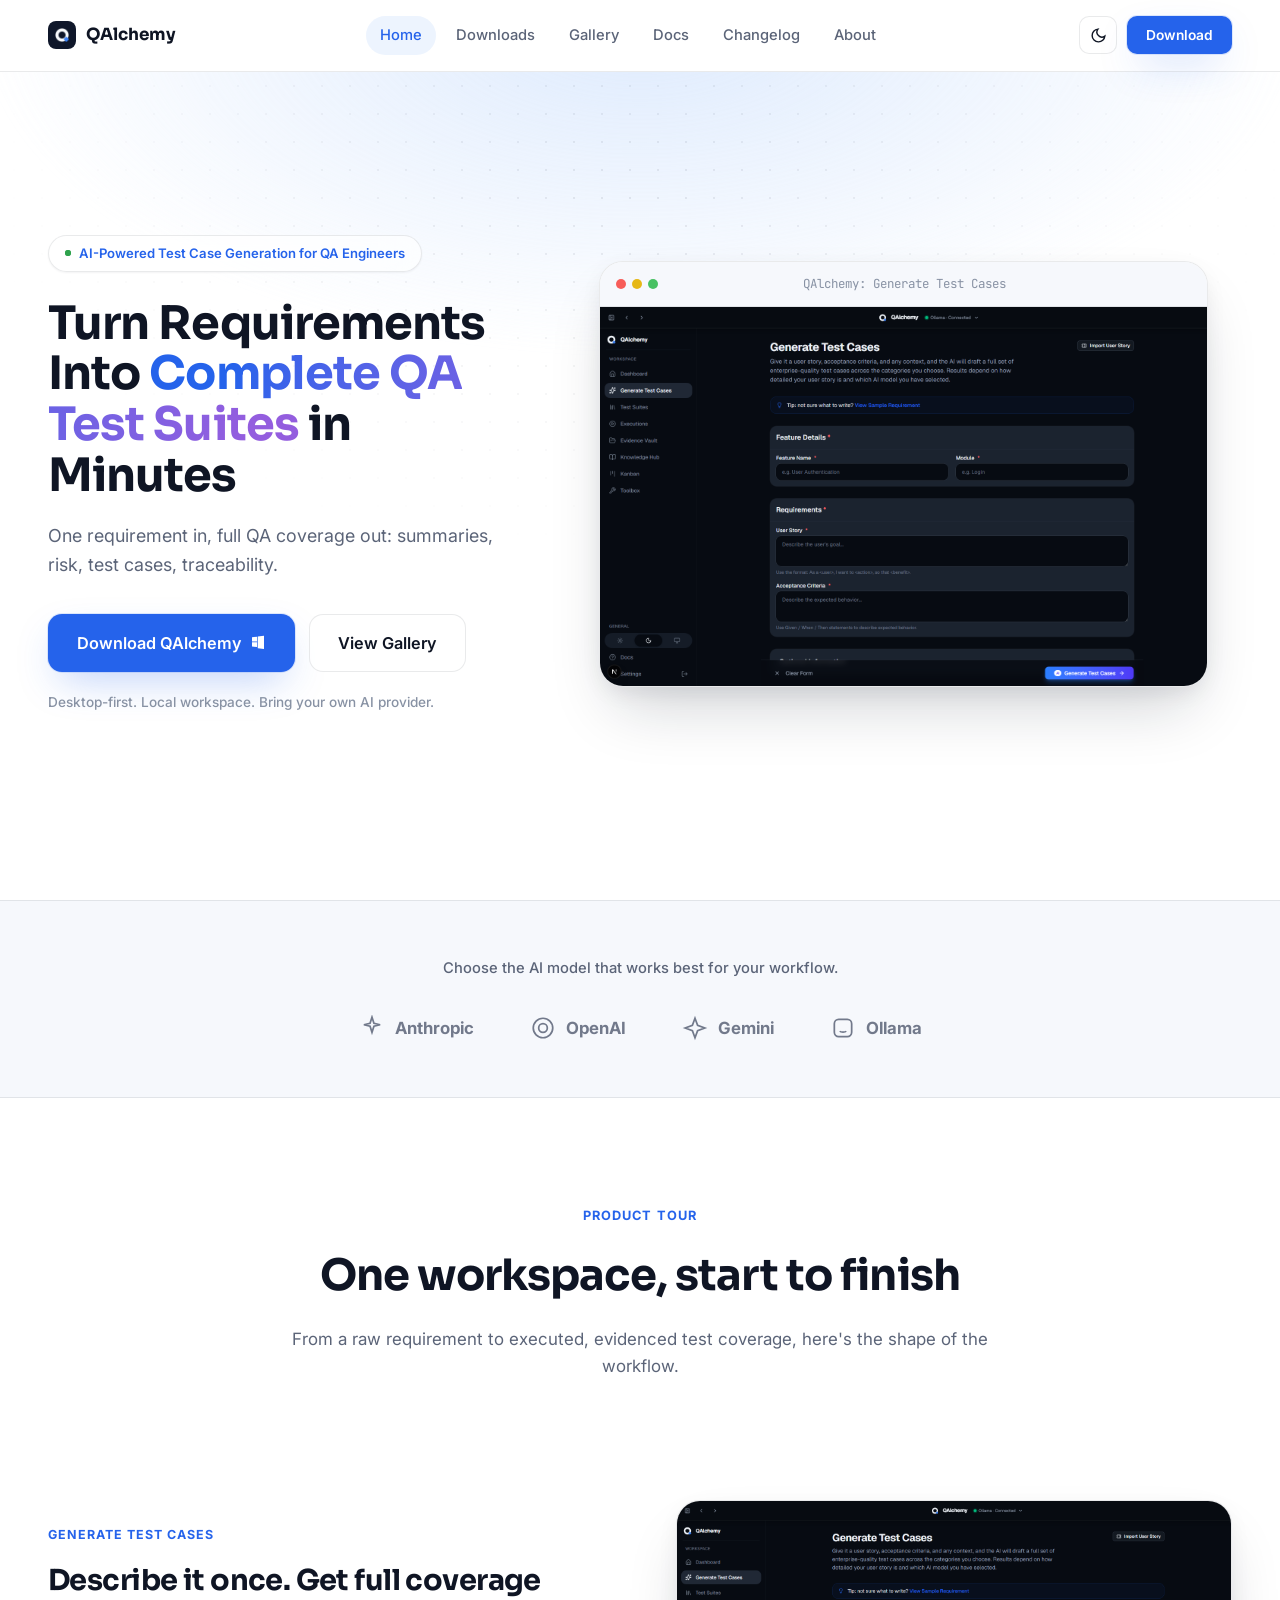
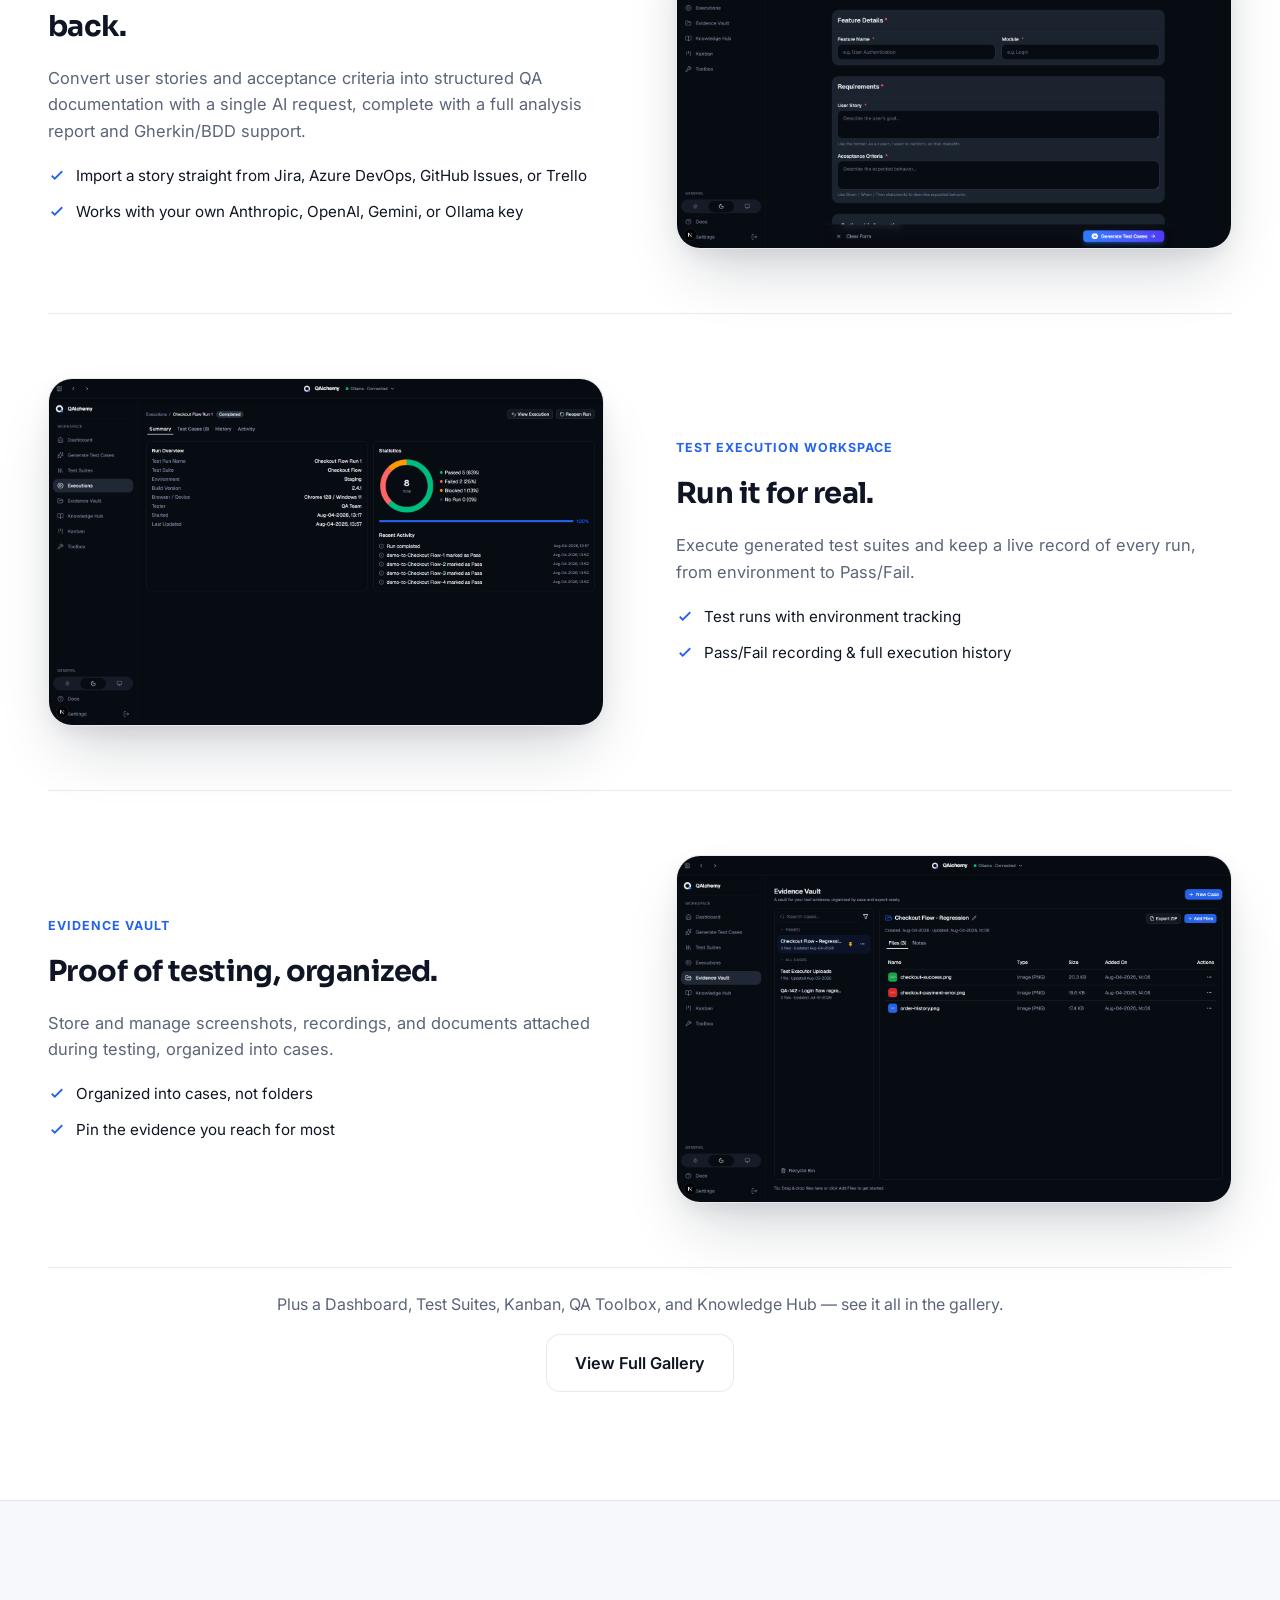
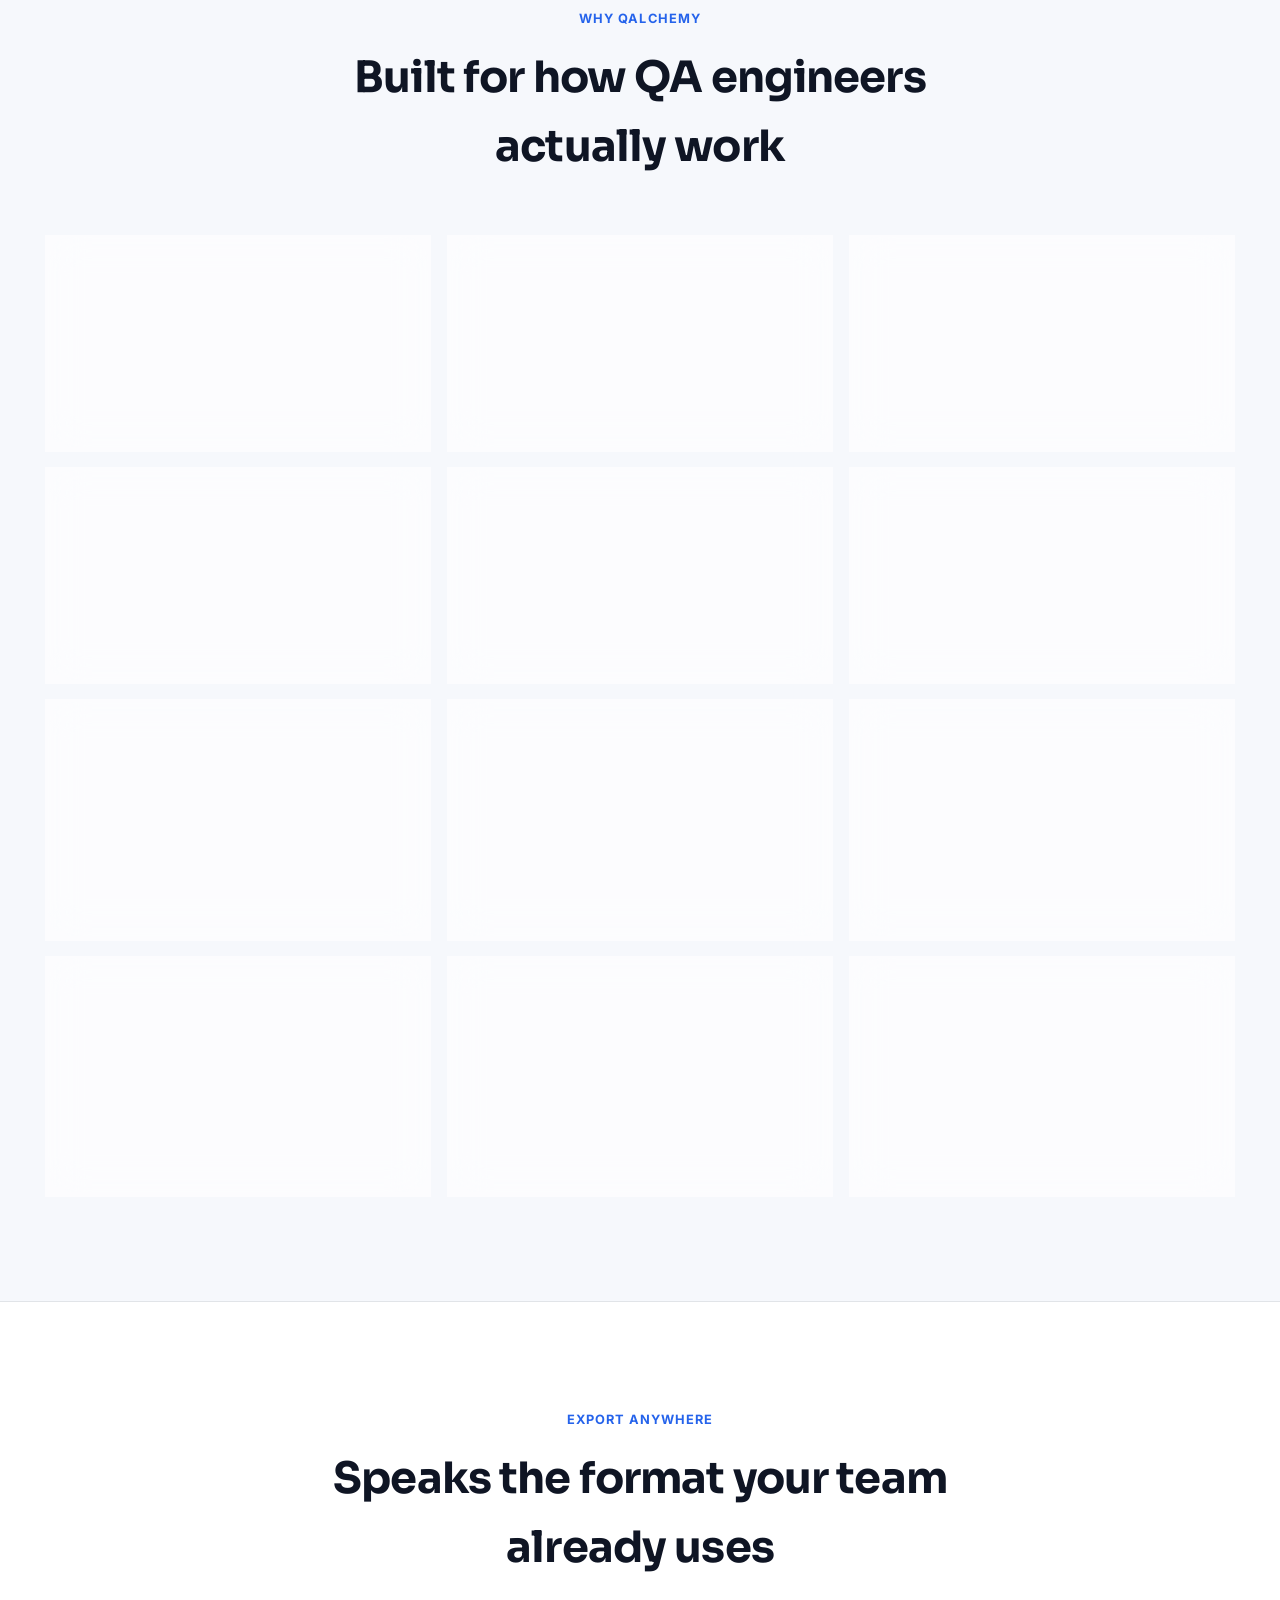
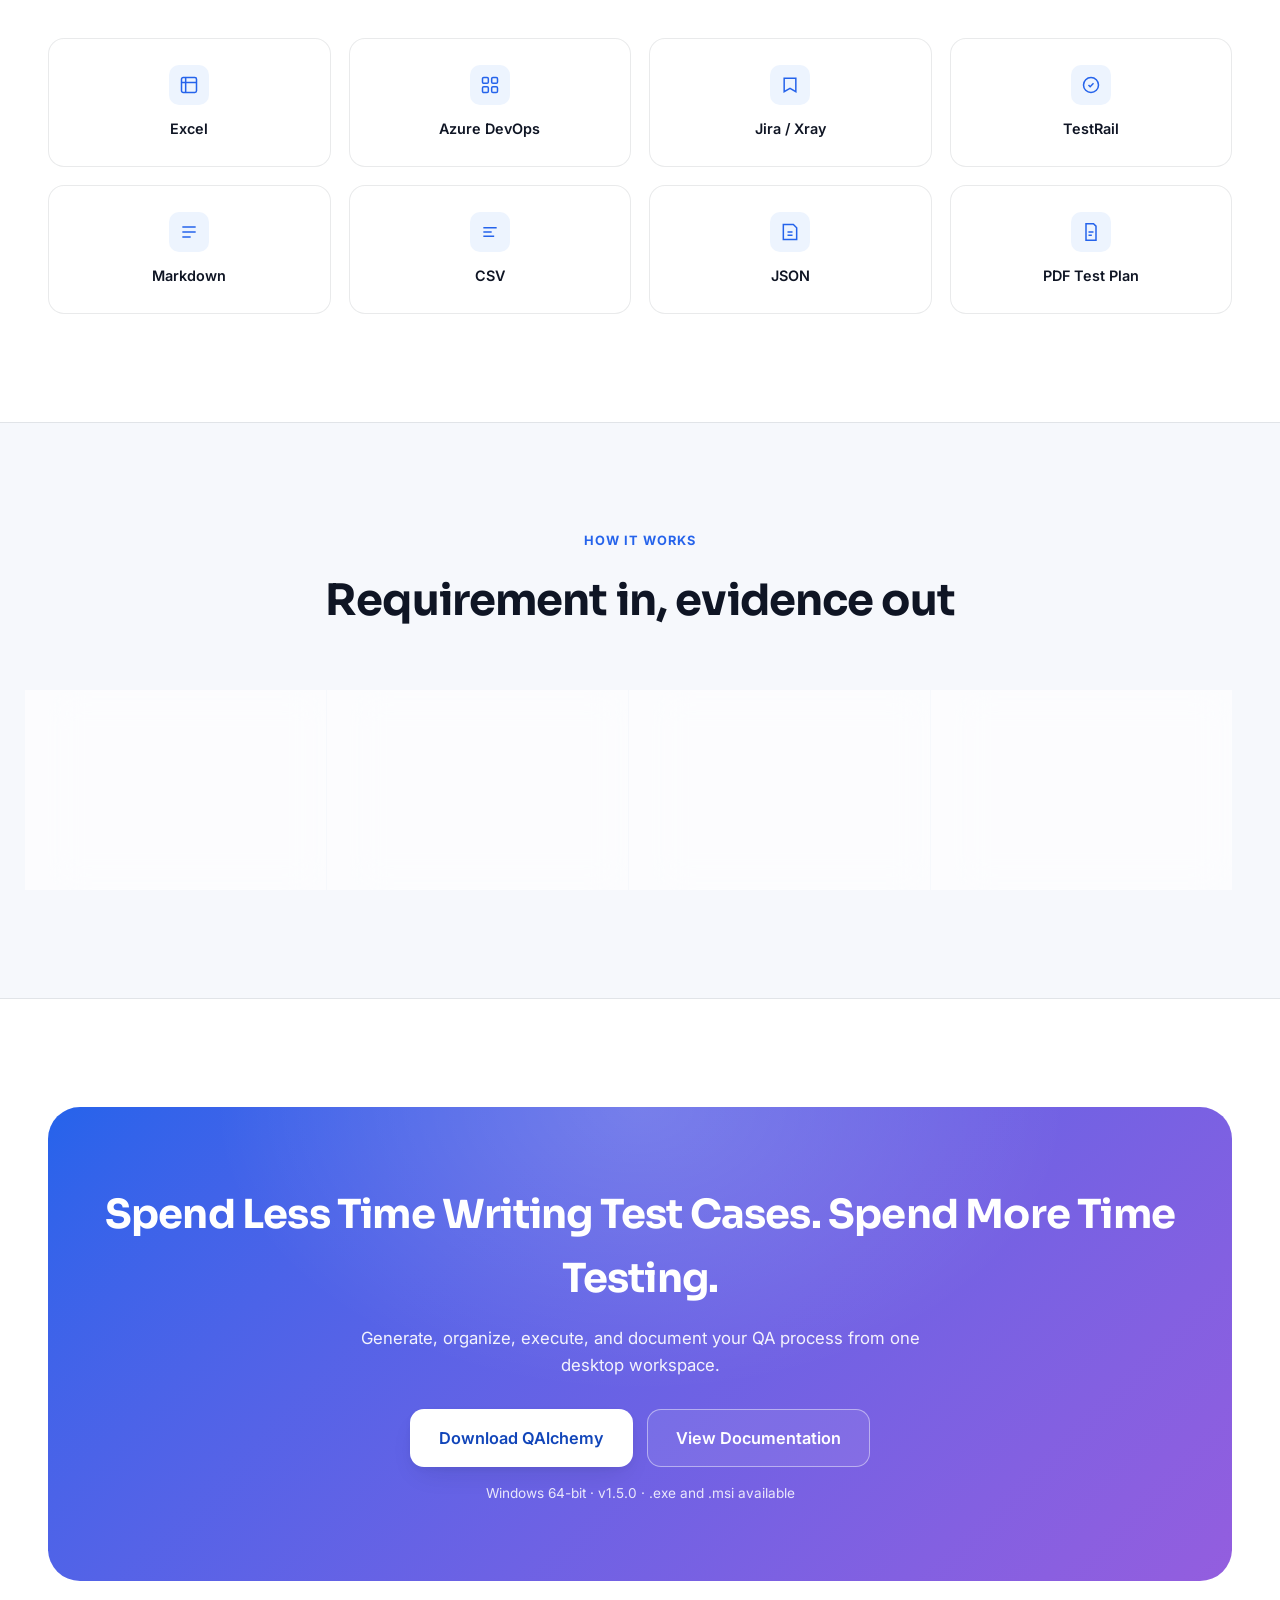
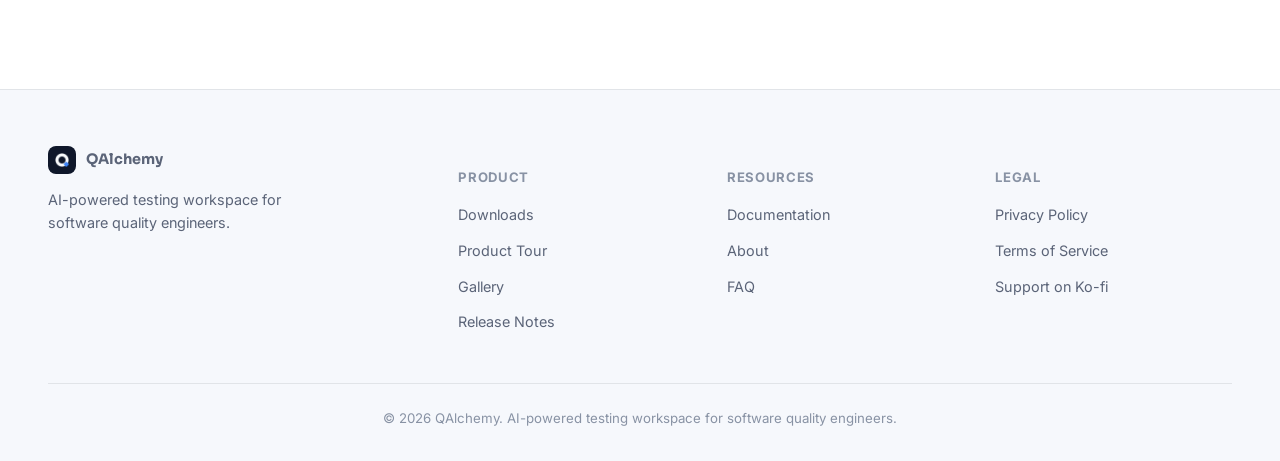
==== commit b44d30bd: "Replace stacked hero screenshots with a single rotating browser frame The rotated/stacked screenshot" ====
--- a/index.html
+++ b/index.html
@@ -93,20 +93,17 @@
       </div>
 
       <div class="hero-visual reveal">
-        <div class="hero-stack">
-          <div class="stack-shot stack-back-2">
-            <img src="assets/screenshots/suites.png" alt="QAlchemy Test Suites screen">
+        <div class="hero-shot-main" id="hero-carousel">
+          <div class="browserbar">
+            <div class="dots"><span></span><span></span><span></span></div>
+            <div class="urlbar" id="hero-carousel-label">QAlchemy: Generate Test Cases</div>
+            <div style="width:40px"></div>
           </div>
-          <div class="stack-shot stack-back-1">
-            <img src="assets/screenshots/results-overview.png" alt="QAlchemy AI analysis overview">
-          </div>
-          <div class="hero-shot-main">
-            <div class="browserbar">
-              <div class="dots"><span></span><span></span><span></span></div>
-              <div class="urlbar">QAlchemy: Generate Test Cases</div>
-              <div style="width:40px"></div>
-            </div>
-            <img src="assets/screenshots/generate.png" alt="QAlchemy Generate Test Cases screen">
+          <div class="hero-carousel-frame">
+            <img src="assets/screenshots/generate.png" alt="QAlchemy Generate Test Cases screen" class="hero-carousel-img is-active" data-label="QAlchemy: Generate Test Cases">
+            <img src="assets/screenshots/dashboard.png" alt="QAlchemy Dashboard screen" class="hero-carousel-img" data-label="QAlchemy: Dashboard">
+            <img src="assets/screenshots/trends.png" alt="QAlchemy Trends screen" class="hero-carousel-img" data-label="QAlchemy: Executions / Trends">
+            <img src="assets/screenshots/executor.png" alt="QAlchemy Test Execution Workspace screen" class="hero-carousel-img" data-label="QAlchemy: Execution Workspace">
           </div>
         </div>
       </div>
--- a/assets/css/main.css
+++ b/assets/css/main.css
@@ -253,10 +253,6 @@
   .hero-actions{ justify-content:center; }
   .hero-visual{ margin-top: 56px; }
 }
-.hero-stack{ position:relative; animation: hero-shot-float 7s ease-in-out infinite; }
-@keyframes hero-shot-float{ 0%,100%{ transform: translateY(0); } 50%{ transform: translateY(-14px); } }
-@media (prefers-reduced-motion: reduce){ .hero-stack{ animation: none; } }
-
 .hero-shot-main{
   border-radius: var(--radius-lg); overflow:hidden; border:1px solid var(--border);
   box-shadow: var(--shadow-lg); background: var(--surface-solid); position:relative; z-index:3;
@@ -270,19 +266,19 @@
 .hero-shot-main .dots span:nth-child(1){ background: oklch(0.68 0.19 25); }
 .hero-shot-main .dots span:nth-child(2){ background: oklch(0.8 0.16 90); }
 .hero-shot-main .dots span:nth-child(3){ background: oklch(0.72 0.17 148); }
-.hero-shot-main .urlbar{ flex:1; text-align:center; font-size:0.78rem; color: var(--fg-faint); font-family: var(--font-mono); }
-.hero-shot-main img{ width:100%; display:block; aspect-ratio: 1600 / 1000; object-fit: cover; background: var(--bg-subtle); }
-
-.stack-shot{
-  position:absolute; inset:0; border-radius: var(--radius-lg); overflow:hidden;
-  border:1px solid var(--border); box-shadow: var(--shadow-md); background: var(--surface-solid);
-}
-.stack-shot img{ width:100%; height:100%; display:block; aspect-ratio: 1600 / 1000; object-fit: cover; object-position: top; background: var(--bg-subtle); }
-.stack-back-1{ z-index:2; transform: translate(16px, 16px) rotate(2.5deg) scale(0.98); opacity:.85; }
-.stack-back-2{ z-index:1; transform: translate(32px, 32px) rotate(5deg) scale(0.96); opacity:.6; }
-@media (max-width: 640px){
-  .stack-back-1{ transform: translate(10px, 10px) rotate(2deg) scale(0.98); }
-  .stack-back-2{ transform: translate(20px, 20px) rotate(4deg) scale(0.96); }
+.hero-shot-main .urlbar{
+  flex:1; text-align:center; font-size:0.78rem; color: var(--fg-faint); font-family: var(--font-mono);
+  transition: opacity 0.25s ease;
+}
+
+.hero-carousel-frame{ position:relative; aspect-ratio: 1600 / 1000; background: var(--bg-subtle); }
+.hero-carousel-img{
+  position:absolute; inset:0; width:100%; height:100%; display:block; object-fit: cover; object-position: top;
+  opacity:0; transition: opacity 0.6s ease;
+}
+.hero-carousel-img.is-active{ opacity:1; }
+@media (prefers-reduced-motion: reduce){
+  .hero-carousel-img, .hero-shot-main .urlbar{ transition: none; }
 }
 
 /* ---------------- Sections ---------------- */
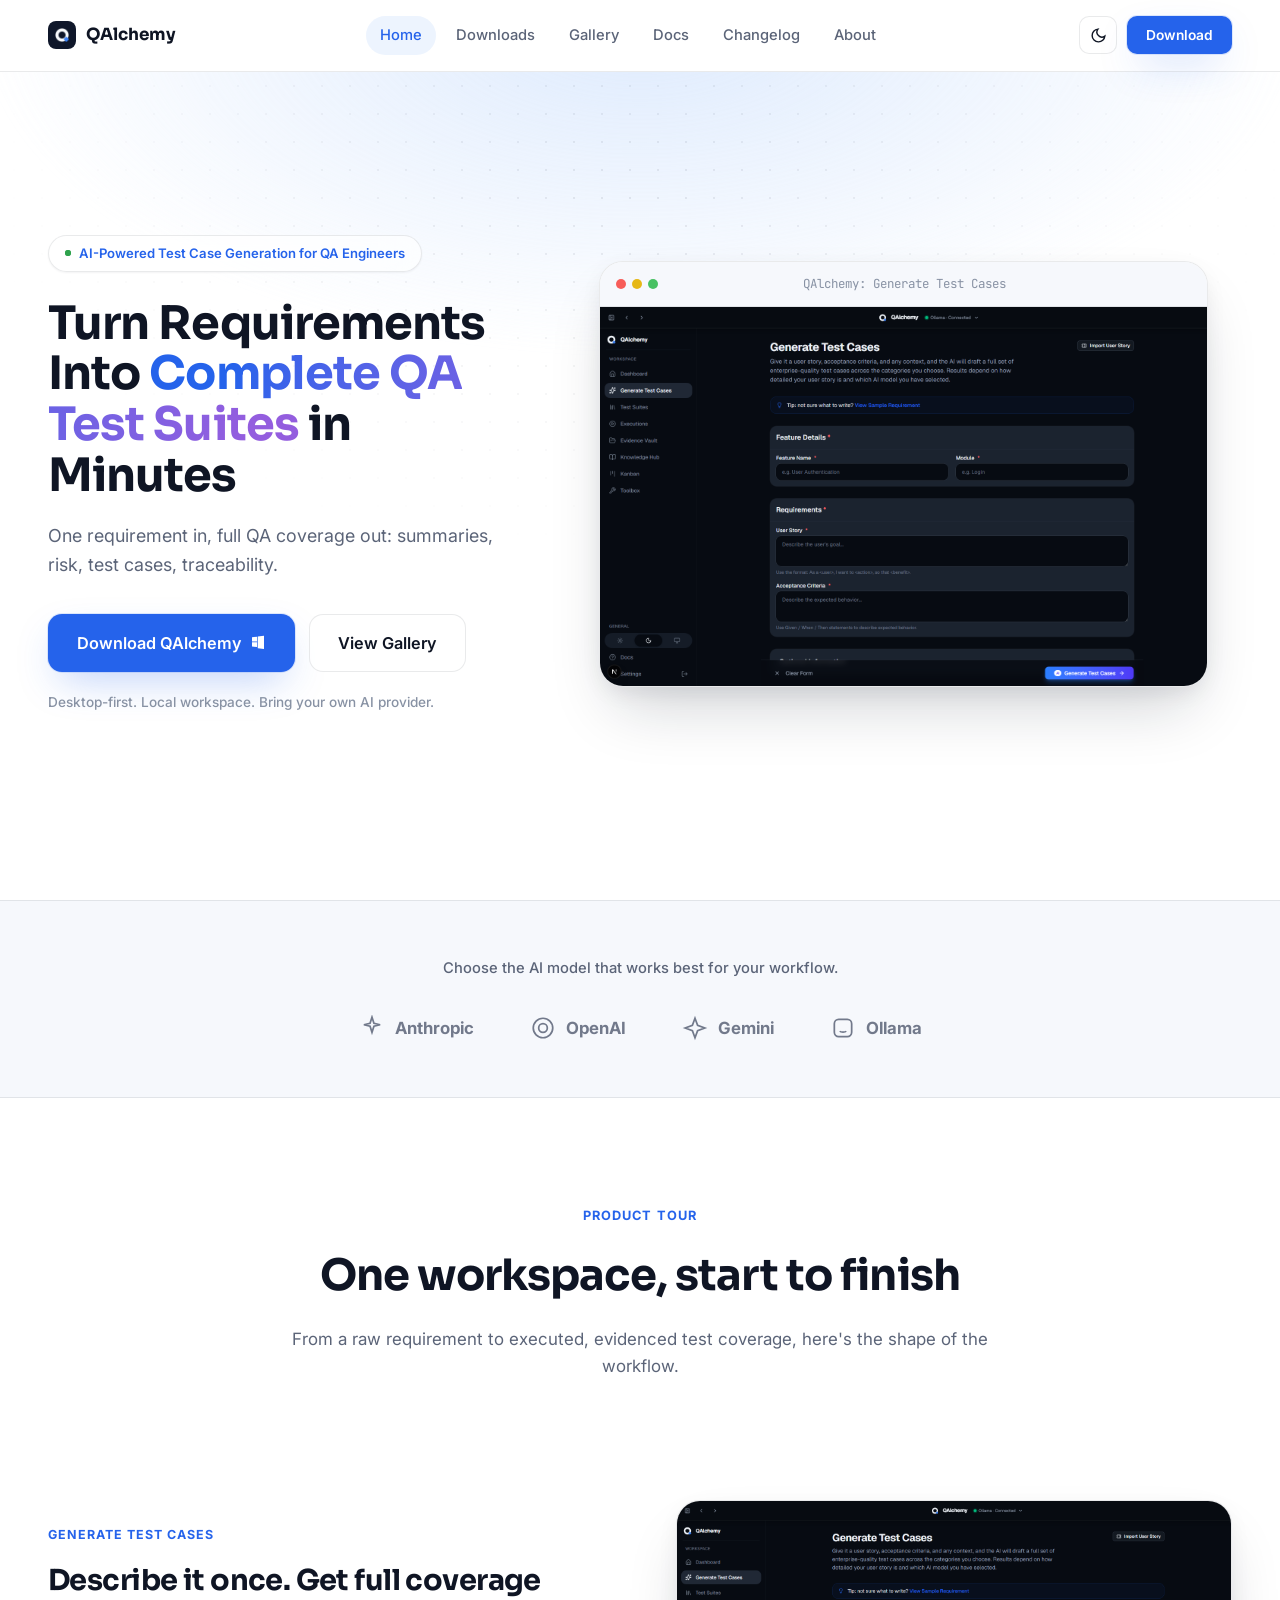
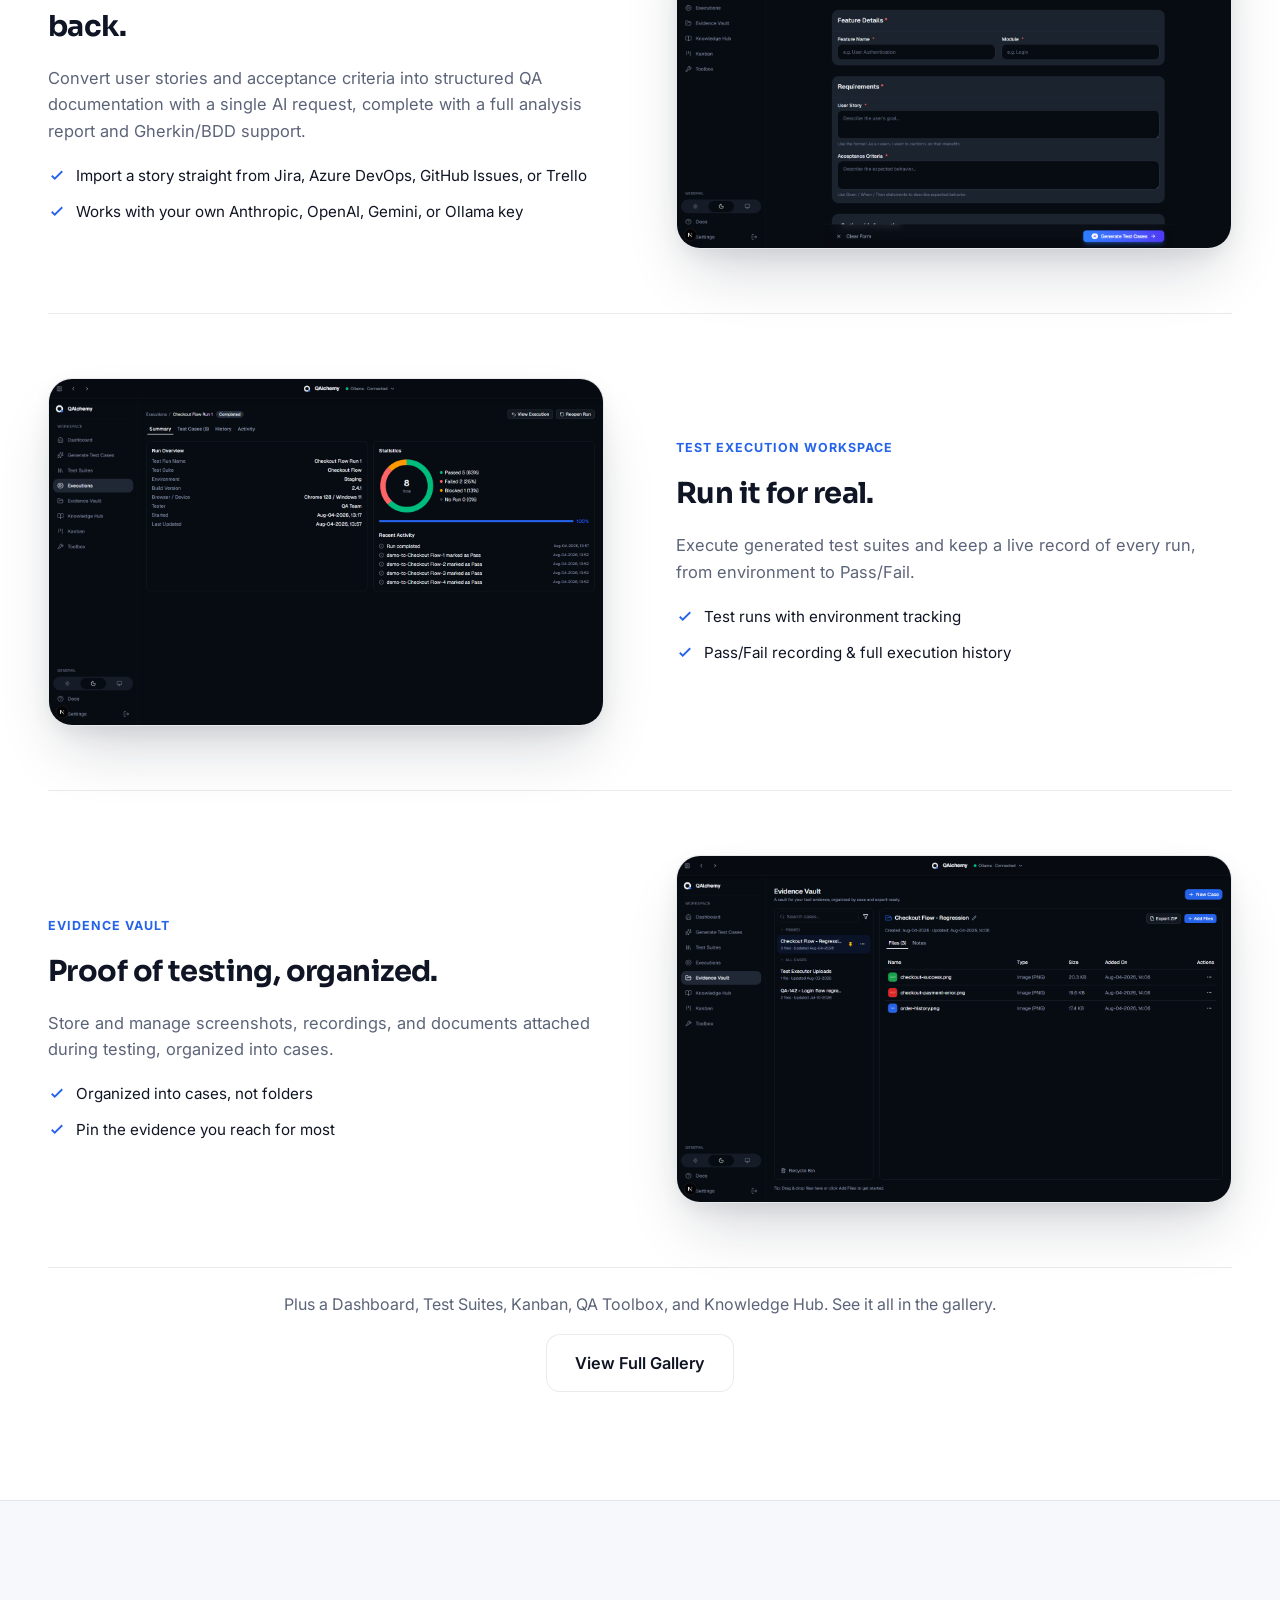
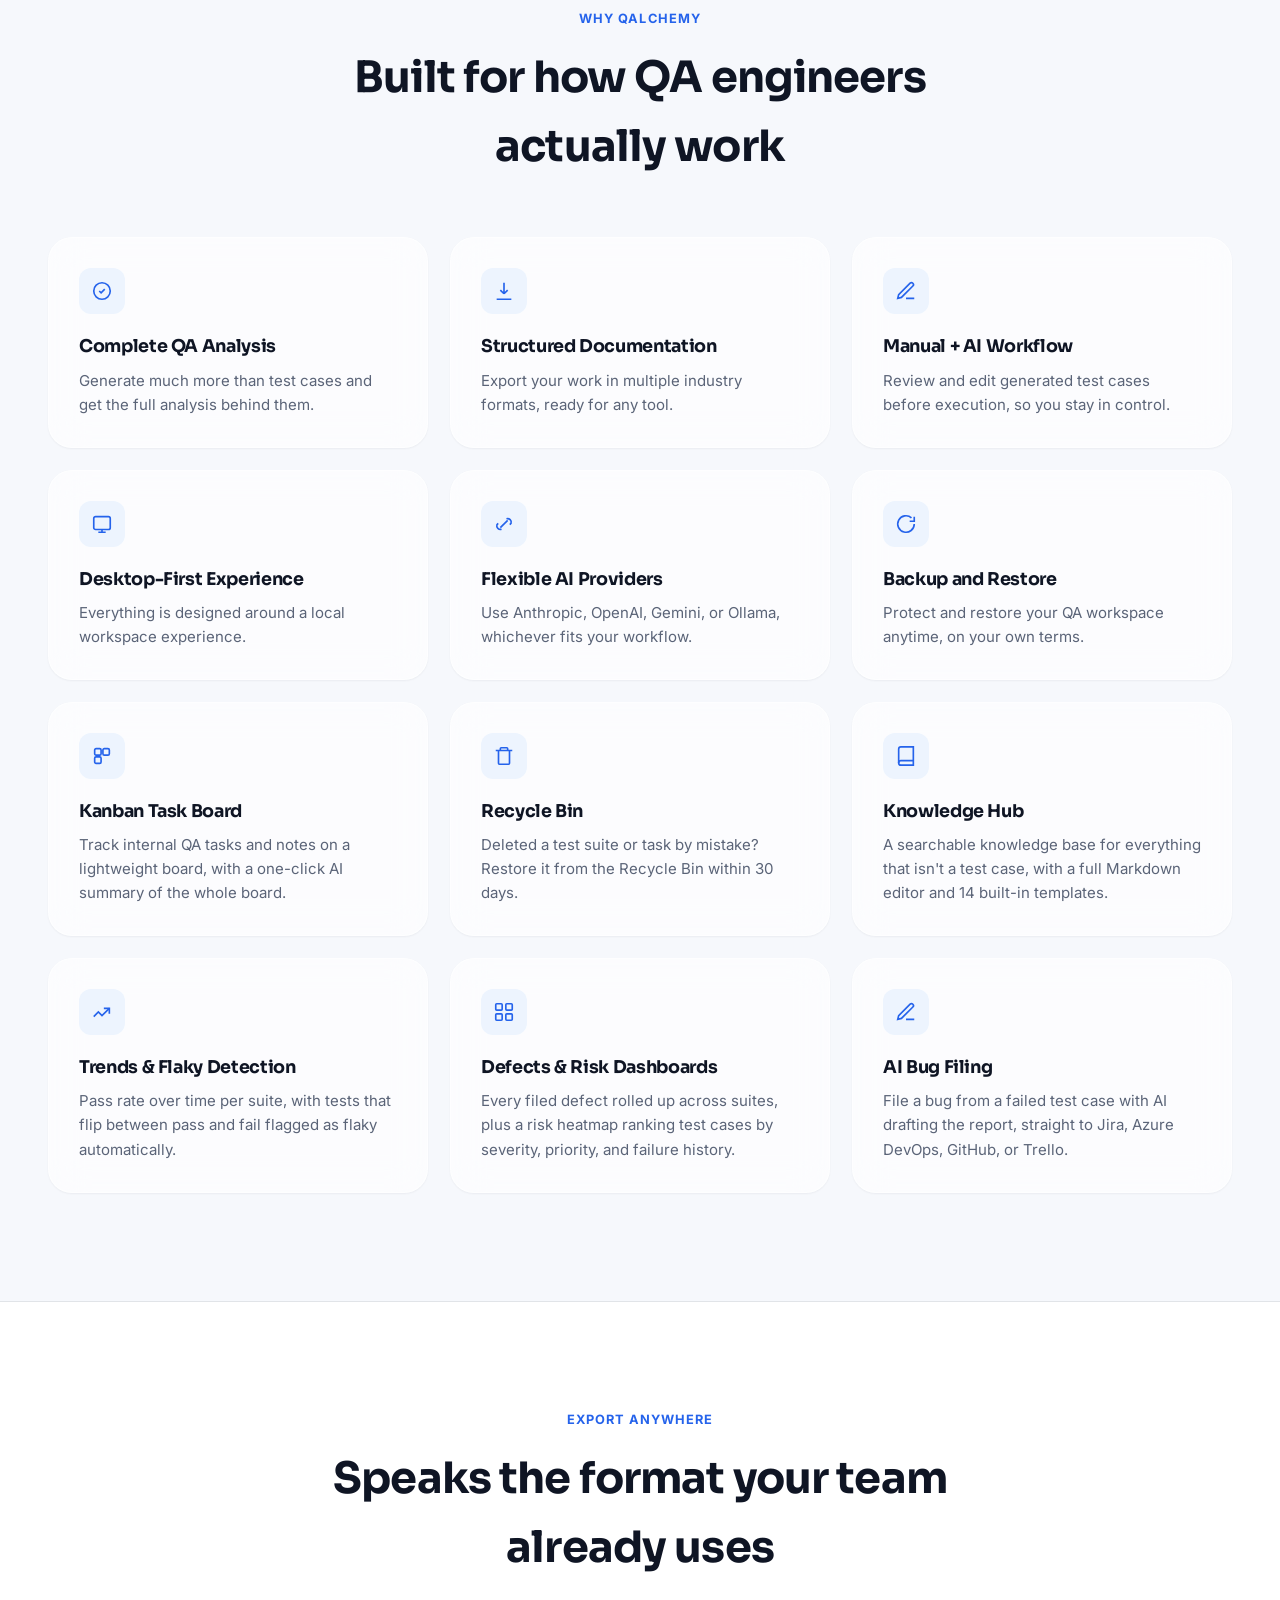
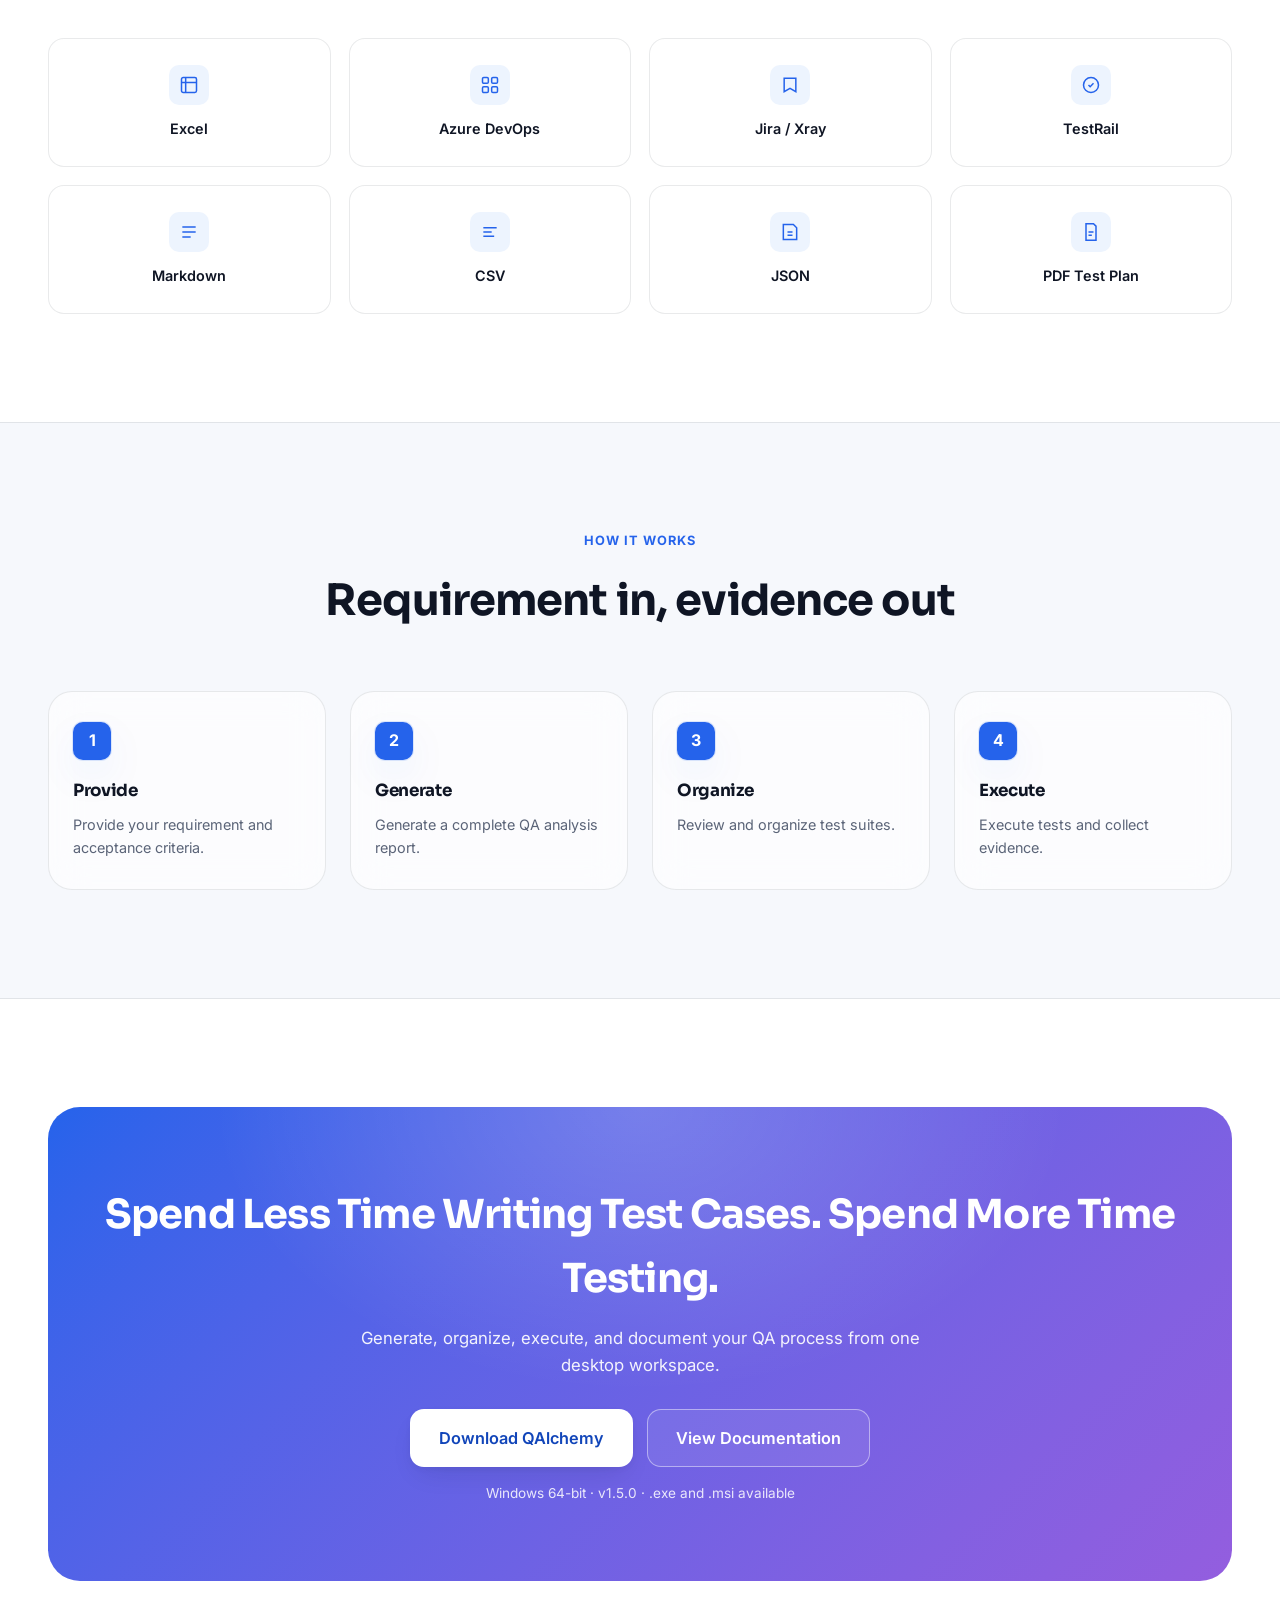
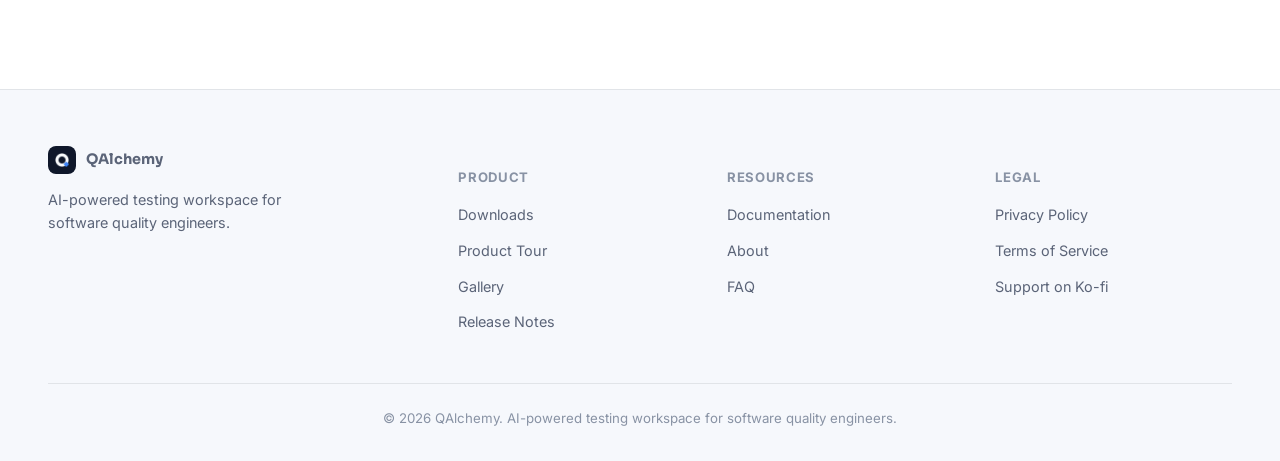
==== commit 75d5d646: "Remove em dashes from site copy Rewrote every em-dash sentence into periods, colons, or parentheses " ====
--- a/index.html
+++ b/index.html
@@ -184,7 +184,7 @@
       </div>
 
       <div style="text-align:center; margin-top:24px;">
-        <p style="color:var(--fg-muted); margin-bottom:16px;">Plus a Dashboard, Test Suites, Kanban, QA Toolbox, and Knowledge Hub — see it all in the gallery.</p>
+        <p style="color:var(--fg-muted); margin-bottom:16px;">Plus a Dashboard, Test Suites, Kanban, QA Toolbox, and Knowledge Hub. See it all in the gallery.</p>
         <a href="gallery" class="btn btn-ghost btn-lg">View Full Gallery</a>
       </div>
     </div>
--- a/assets/css/main.css
+++ b/assets/css/main.css
@@ -1,5 +1,5 @@
 /* ============================================================
-   QAlchemy Marketing Site — Design System
+   QAlchemy Marketing Site: Design System
    Premium SaaS aesthetic (Linear / Raycast / Supabase inspired)
    ============================================================ */
 
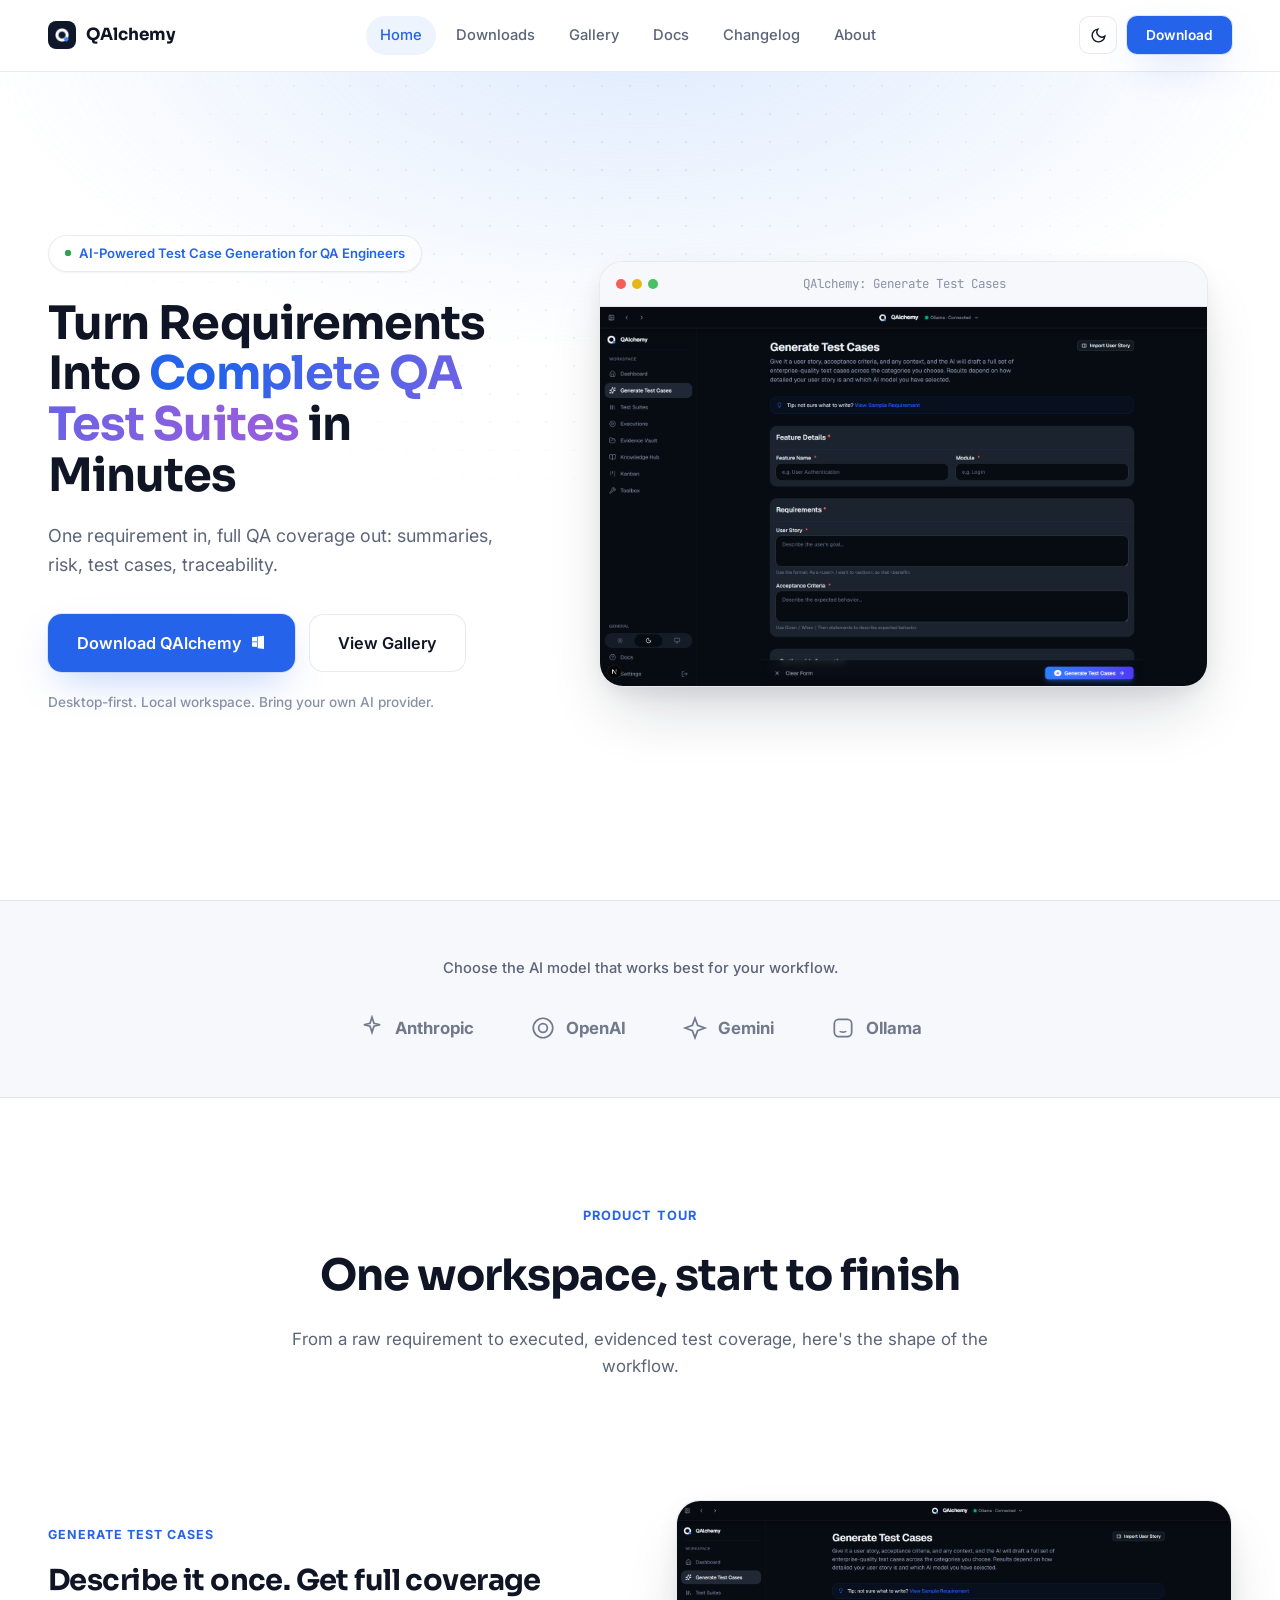
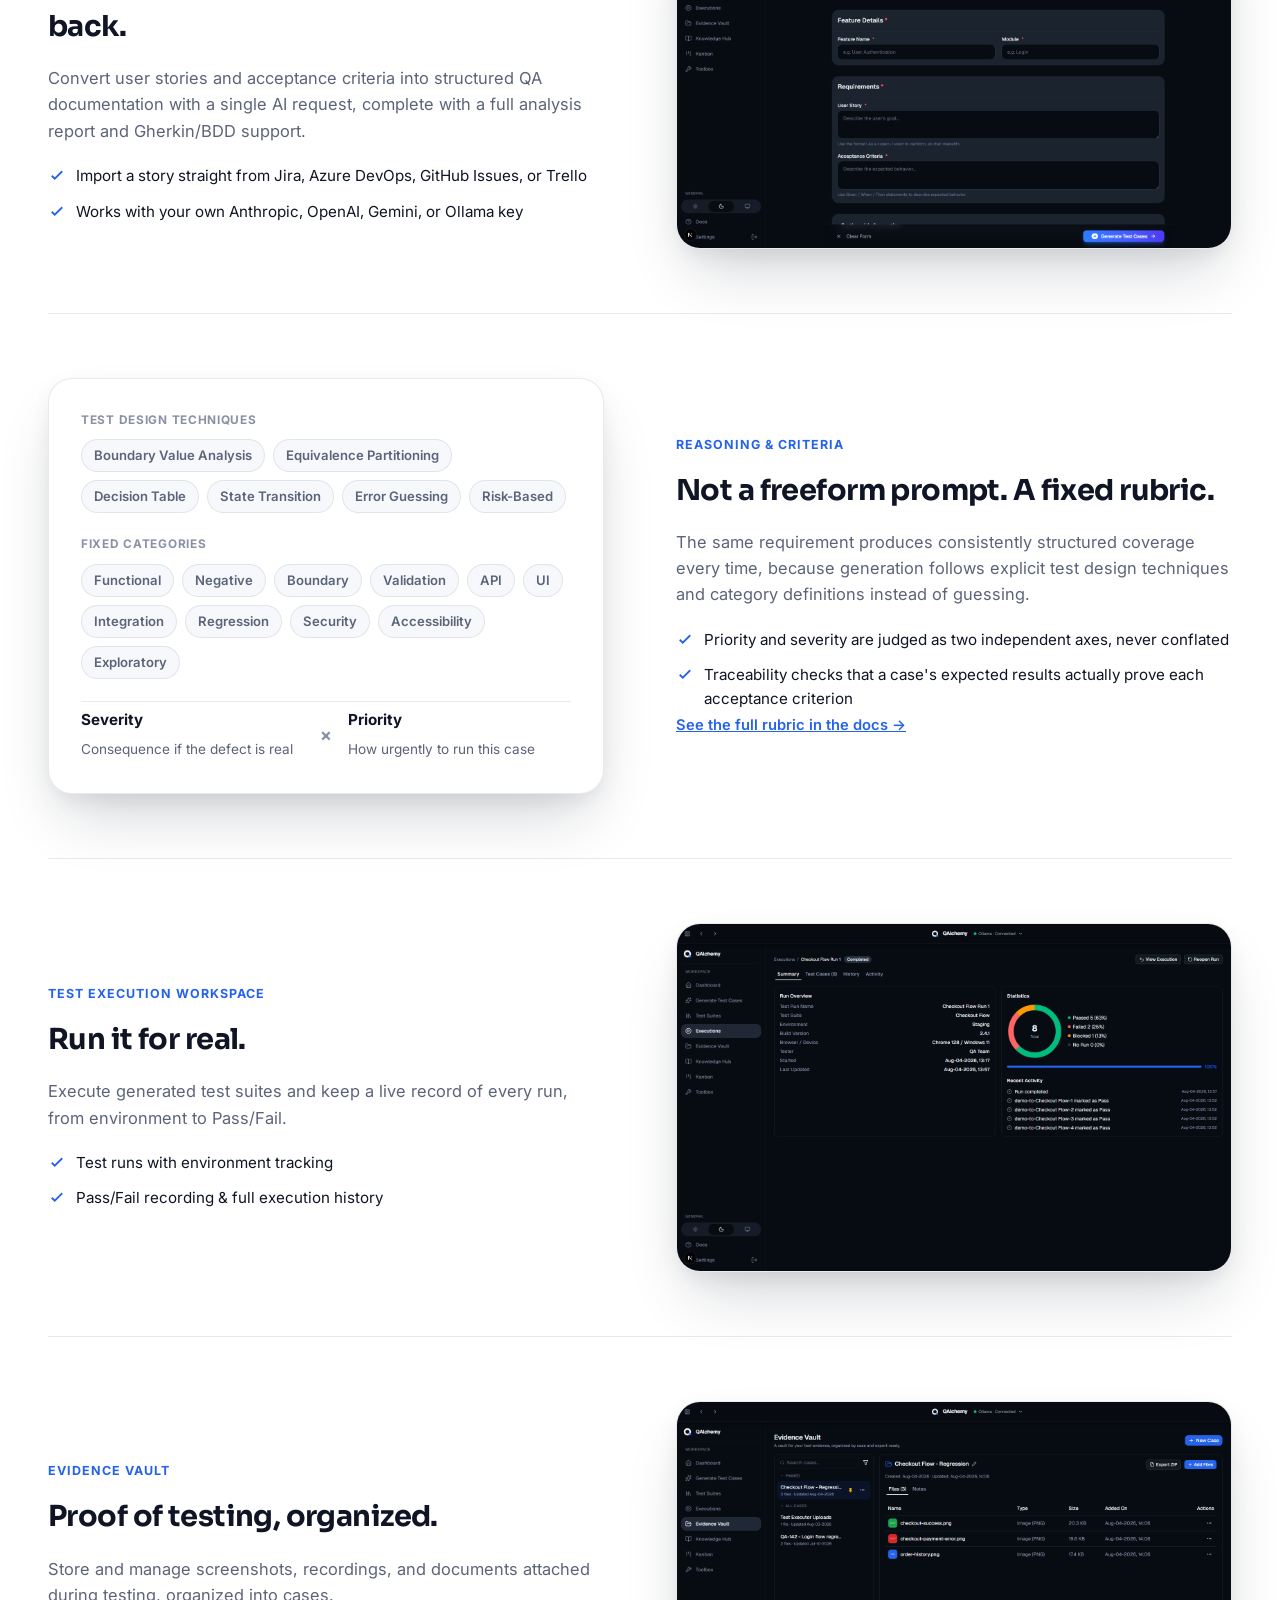
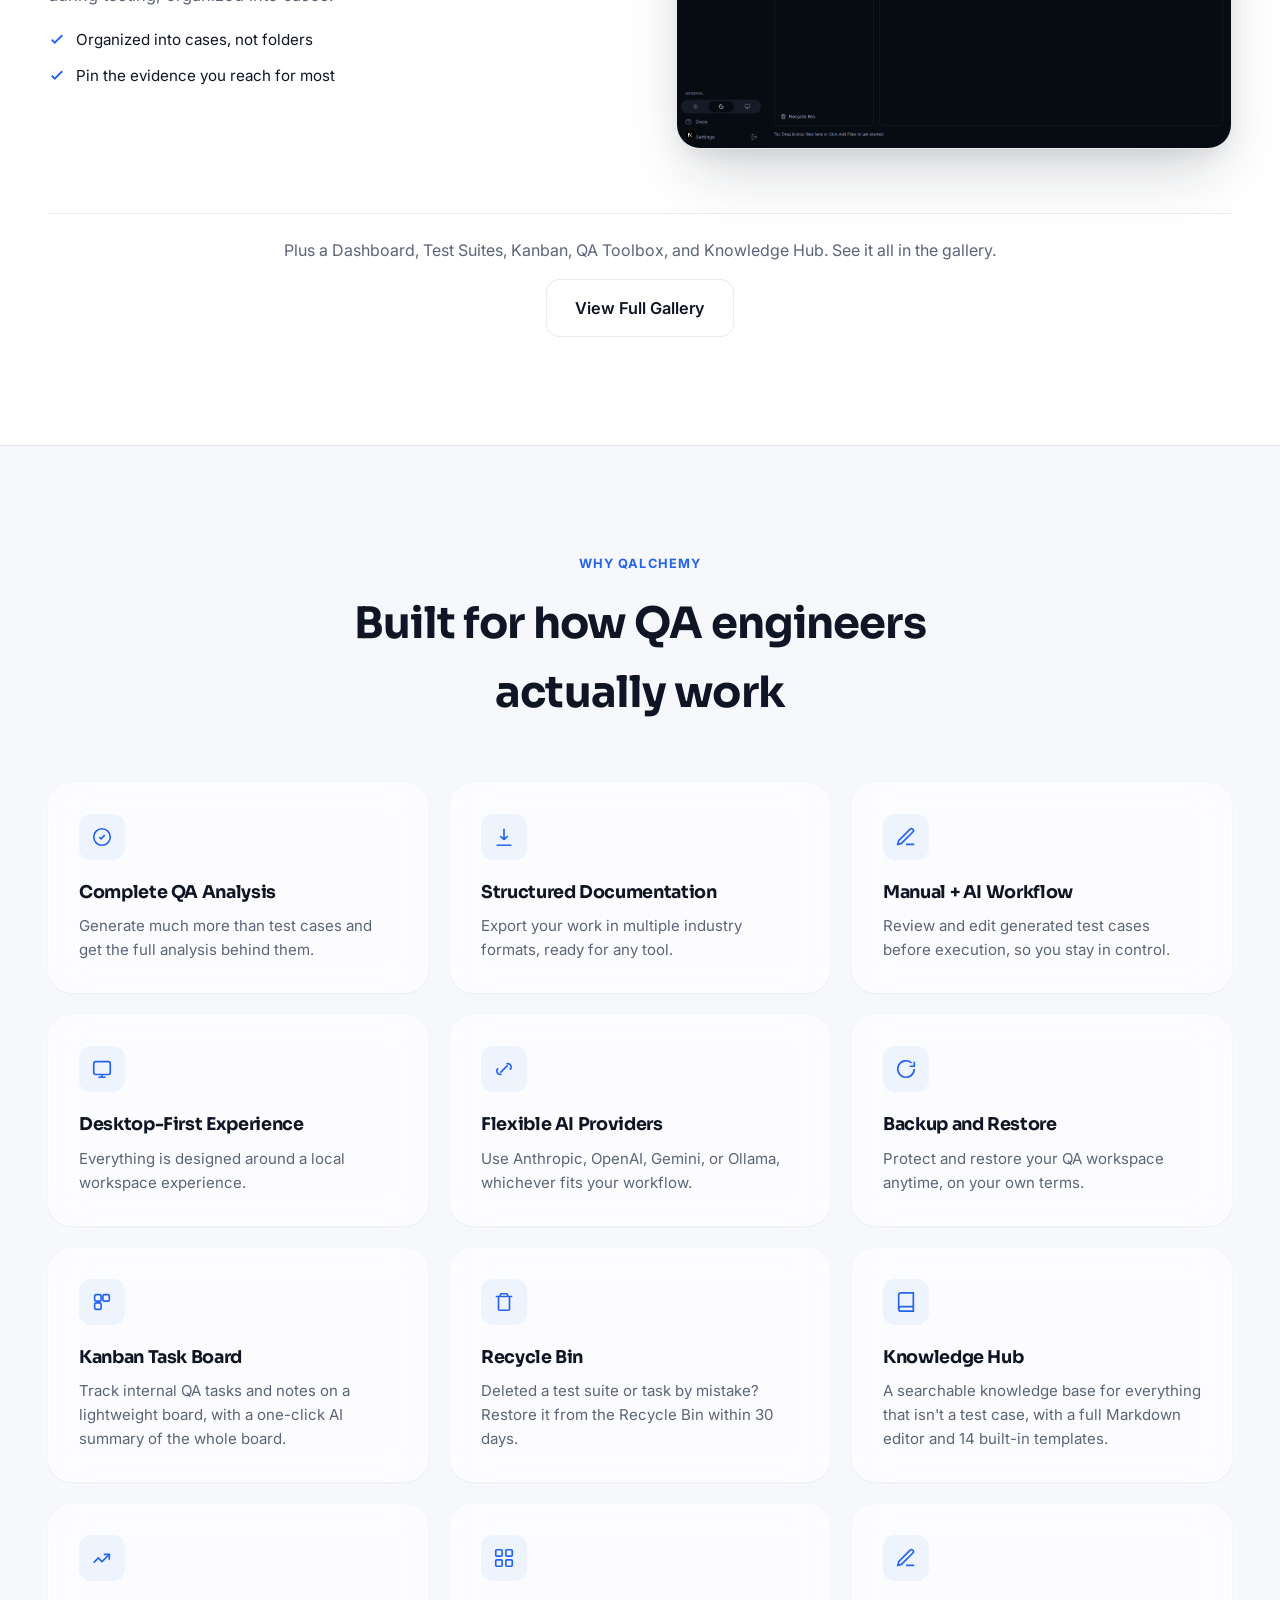
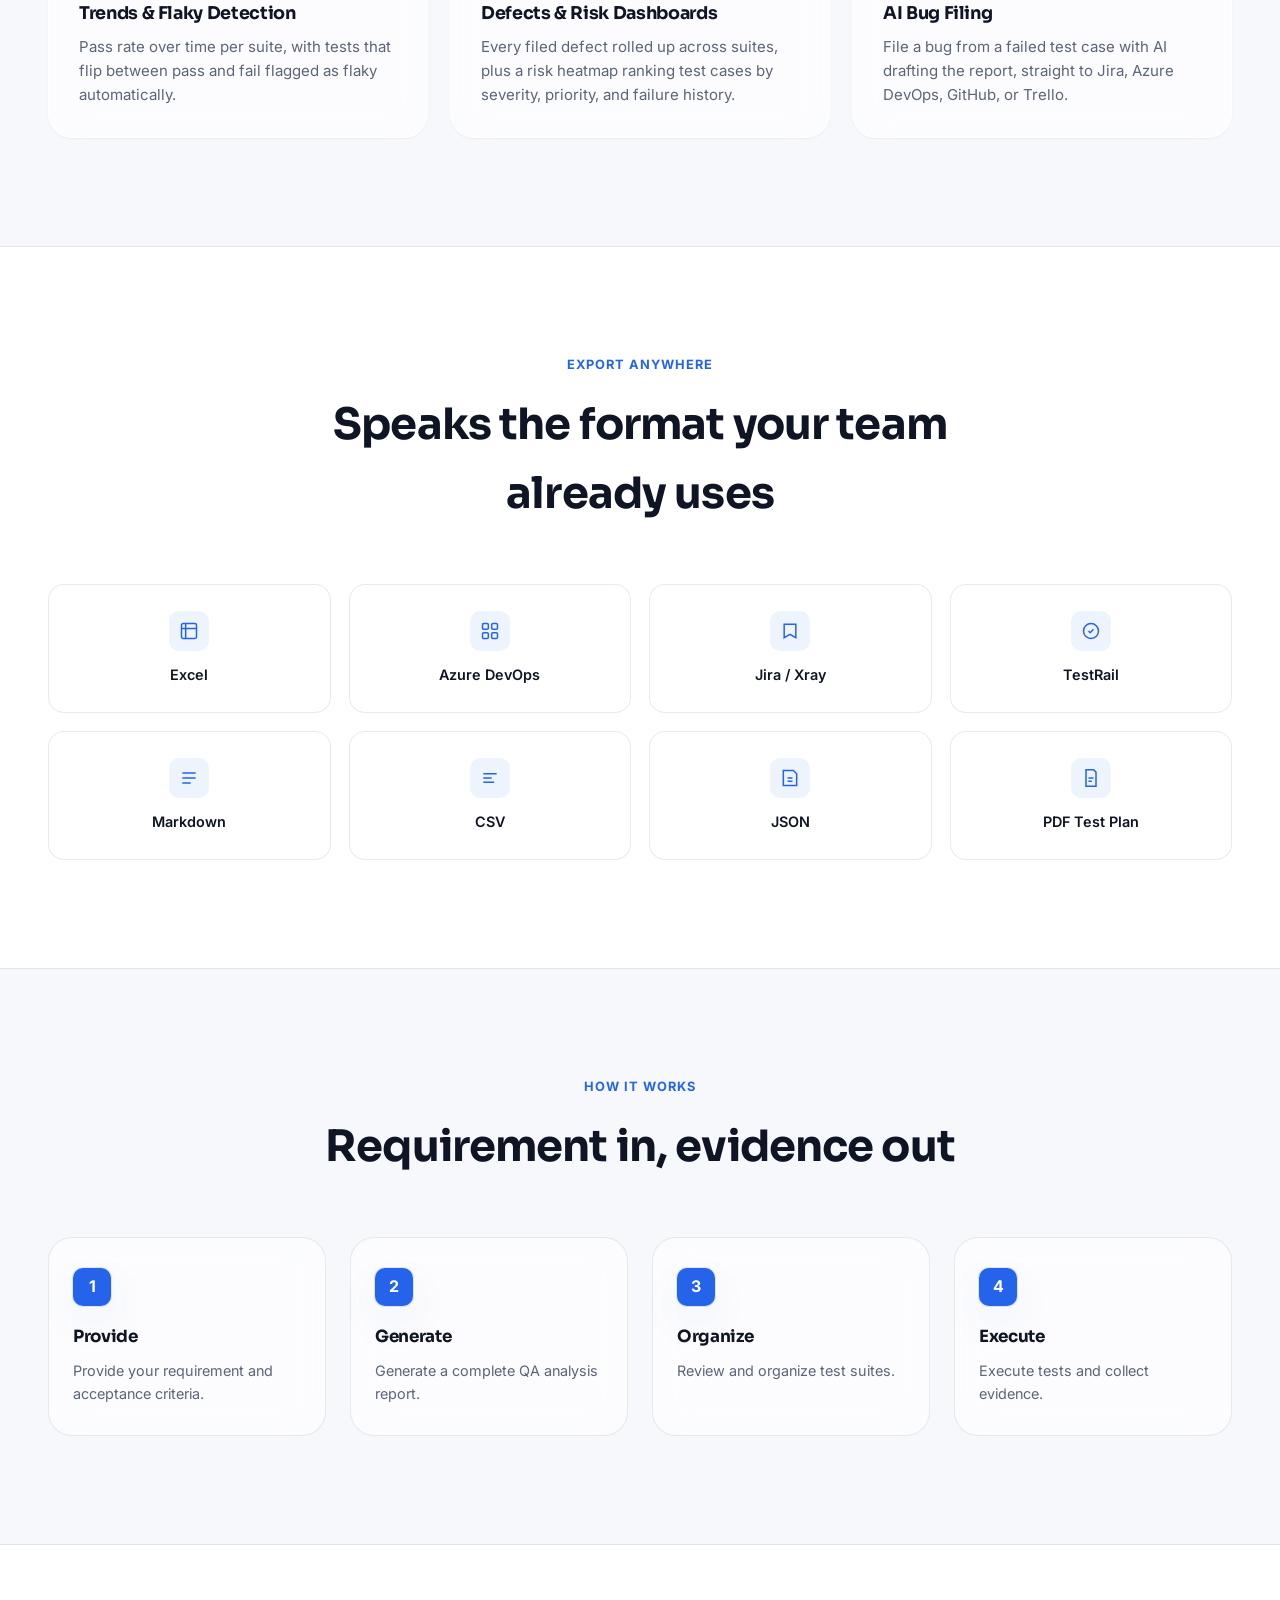
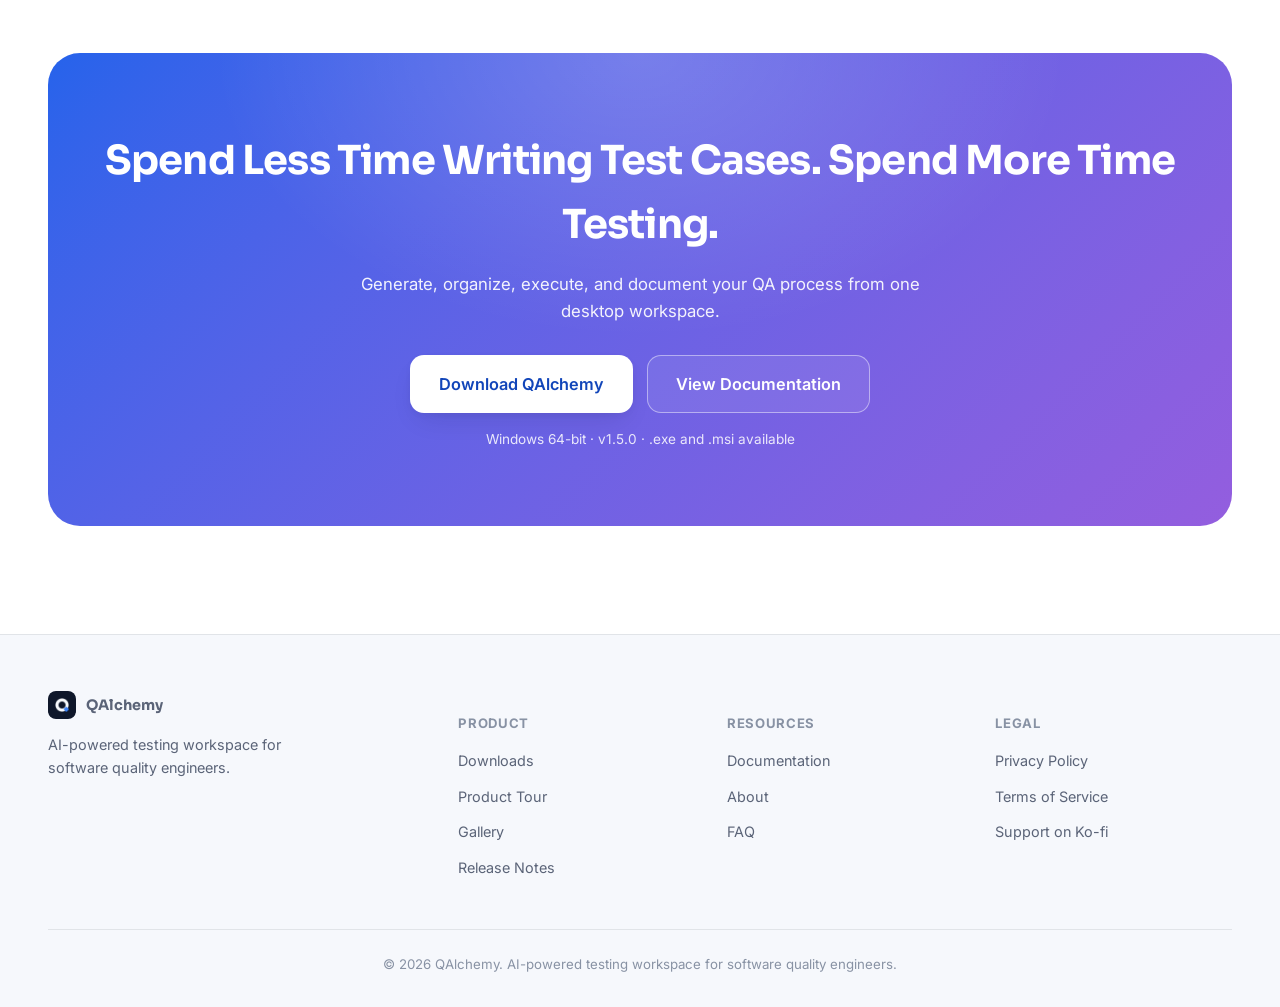
==== commit e8e21bc8: "Add a Reasoning & Criteria panel to the homepage product tour New showcase row between Generate Test" ====
--- a/index.html
+++ b/index.html
@@ -159,6 +159,59 @@
 
       <div class="showcase-row reverse reveal">
         <div class="showcase-text">
+          <span class="kicker">Reasoning &amp; Criteria</span>
+          <h3>Not a freeform prompt. A fixed rubric.</h3>
+          <p>The same requirement produces consistently structured coverage every time, because generation follows explicit test design techniques and category definitions instead of guessing.</p>
+          <ul class="showcase-list">
+            <li><svg viewBox="0 0 24 24" fill="none" stroke="currentColor" stroke-width="2.4"><path d="M5 13l4 4L19 7"/></svg> Priority and severity are judged as two independent axes, never conflated</li>
+            <li><svg viewBox="0 0 24 24" fill="none" stroke="currentColor" stroke-width="2.4"><path d="M5 13l4 4L19 7"/></svg> Traceability checks that a case's expected results actually prove each acceptance criterion</li>
+          </ul>
+          <a href="docs#doc-generate-reasoning" style="color:var(--primary); text-decoration:underline; font-size:0.92rem; font-weight:600;">See the full rubric in the docs &rarr;</a>
+        </div>
+        <div class="showcase-media rubric-card">
+          <div>
+            <span class="rubric-label">Test design techniques</span>
+            <div class="rubric-chips">
+              <span class="rubric-chip">Boundary Value Analysis</span>
+              <span class="rubric-chip">Equivalence Partitioning</span>
+              <span class="rubric-chip">Decision Table</span>
+              <span class="rubric-chip">State Transition</span>
+              <span class="rubric-chip">Error Guessing</span>
+              <span class="rubric-chip">Risk-Based</span>
+            </div>
+          </div>
+          <div>
+            <span class="rubric-label">Fixed categories</span>
+            <div class="rubric-chips">
+              <span class="rubric-chip">Functional</span>
+              <span class="rubric-chip">Negative</span>
+              <span class="rubric-chip">Boundary</span>
+              <span class="rubric-chip">Validation</span>
+              <span class="rubric-chip">API</span>
+              <span class="rubric-chip">UI</span>
+              <span class="rubric-chip">Integration</span>
+              <span class="rubric-chip">Regression</span>
+              <span class="rubric-chip">Security</span>
+              <span class="rubric-chip">Accessibility</span>
+              <span class="rubric-chip">Exploratory</span>
+            </div>
+          </div>
+          <div class="rubric-axis">
+            <div class="rubric-axis-item">
+              <strong>Severity</strong>
+              <span>Consequence if the defect is real</span>
+            </div>
+            <span class="rubric-axis-sep">&times;</span>
+            <div class="rubric-axis-item">
+              <strong>Priority</strong>
+              <span>How urgently to run this case</span>
+            </div>
+          </div>
+        </div>
+      </div>
+
+      <div class="showcase-row reveal">
+        <div class="showcase-text">
           <span class="kicker">Test Execution Workspace</span>
           <h3>Run it for real.</h3>
           <p>Execute generated test suites and keep a live record of every run, from environment to Pass/Fail.</p>
--- a/assets/css/main.css
+++ b/assets/css/main.css
@@ -318,6 +318,20 @@
   background: var(--surface-solid); transition: transform .35s cubic-bezier(.2,.7,.2,1), box-shadow .35s ease;
 }
 .showcase-media:hover{ transform: translateY(-6px); box-shadow: var(--shadow-glow); }
+
+.rubric-card{ padding: 32px; display:flex; flex-direction:column; gap:22px; }
+.rubric-card:hover{ transform:none; }
+.rubric-label{ display:block; font-size:0.74rem; font-weight:700; text-transform:uppercase; letter-spacing:.06em; color: var(--fg-faint); margin-bottom:10px; }
+.rubric-chips{ display:flex; flex-wrap:wrap; gap:8px; }
+.rubric-chip{
+  font-size:0.82rem; font-weight:600; color: var(--fg-muted); background: var(--bg-subtle);
+  border:1px solid var(--border); border-radius: 999px; padding:5px 12px;
+}
+.rubric-axis{ display:flex; align-items:center; gap:16px; padding-top:6px; border-top:1px solid var(--border); }
+.rubric-axis-item{ flex:1; }
+.rubric-axis-item strong{ display:block; font-size:0.95rem; margin-bottom:3px; }
+.rubric-axis-item span{ font-size:0.85rem; color: var(--fg-muted); }
+.rubric-axis-sep{ font-size:1.1rem; color: var(--fg-faint); font-weight:700; }
 .showcase-media img{ width:100%; display:block; aspect-ratio: 1600 / 1000; object-fit: cover; background: var(--bg-subtle); }
 
 /* ---------------- Feature cards (Why QAlchemy) ---------------- */
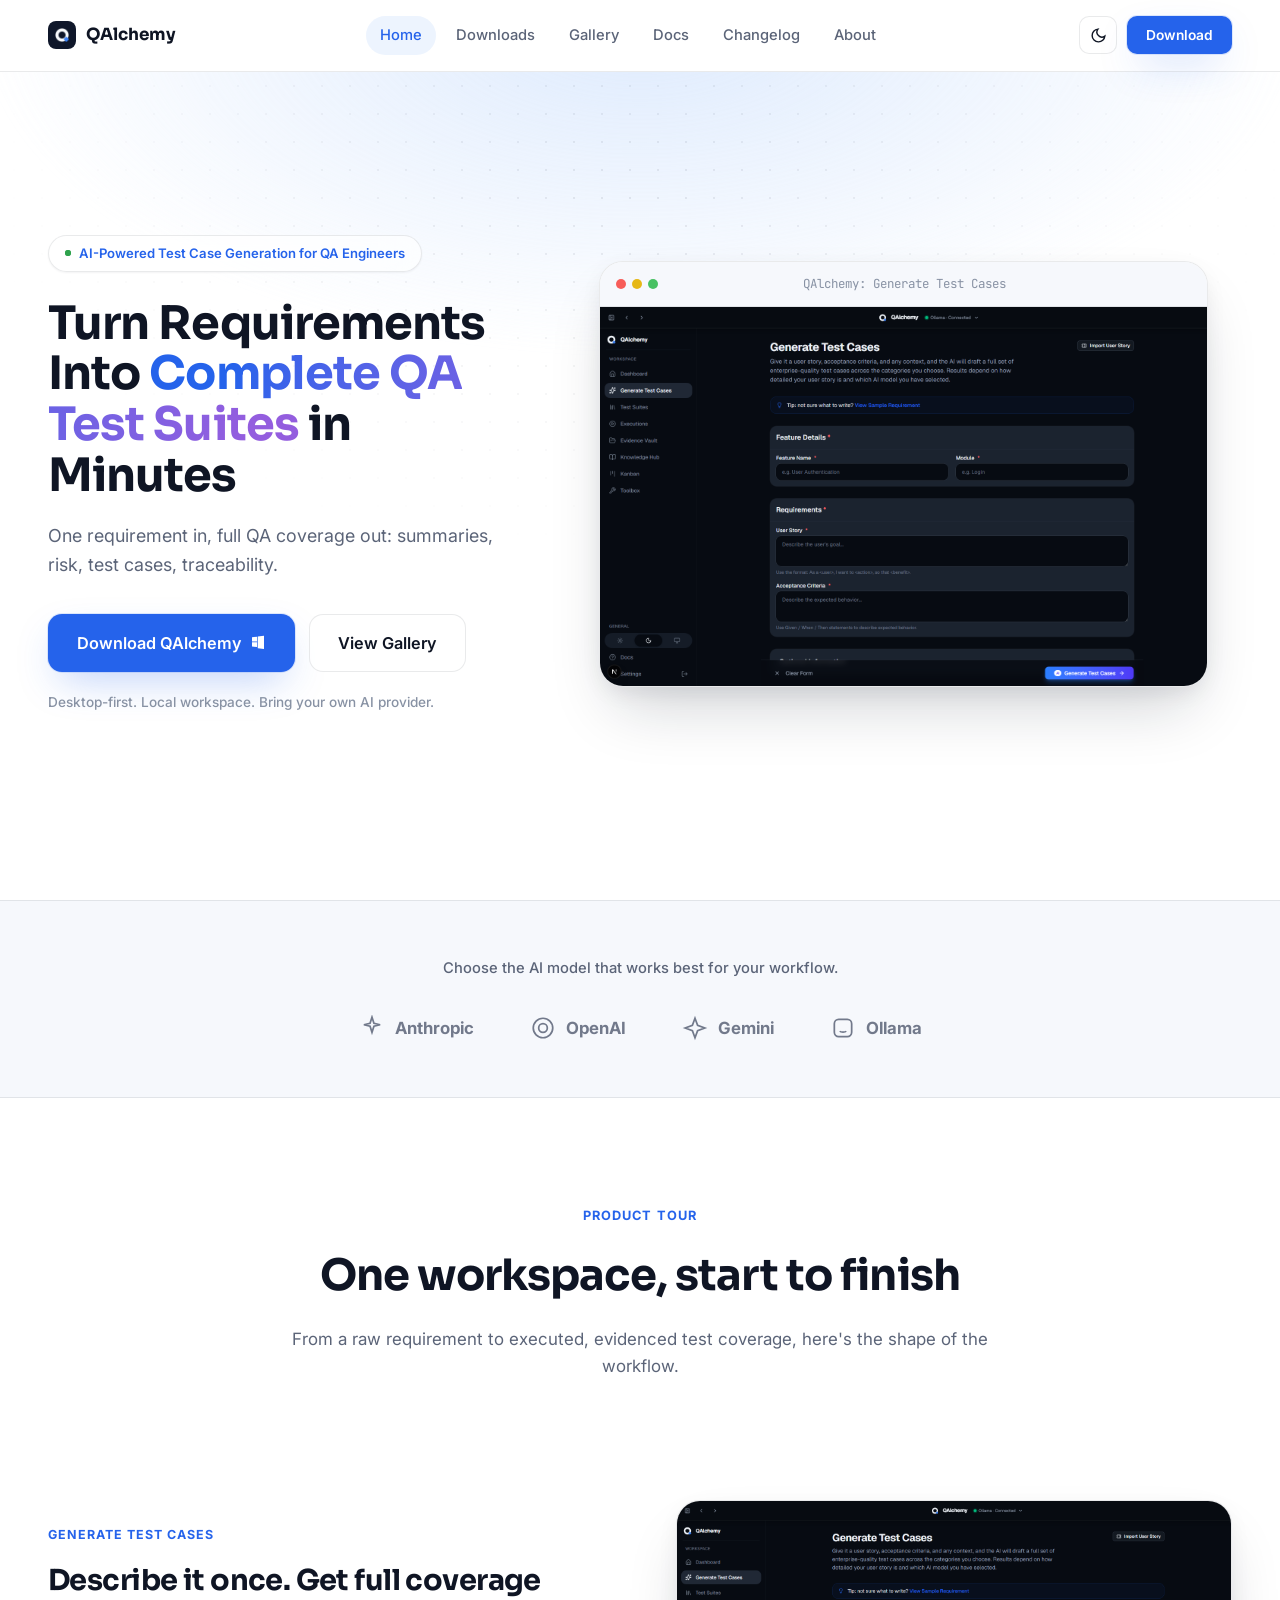
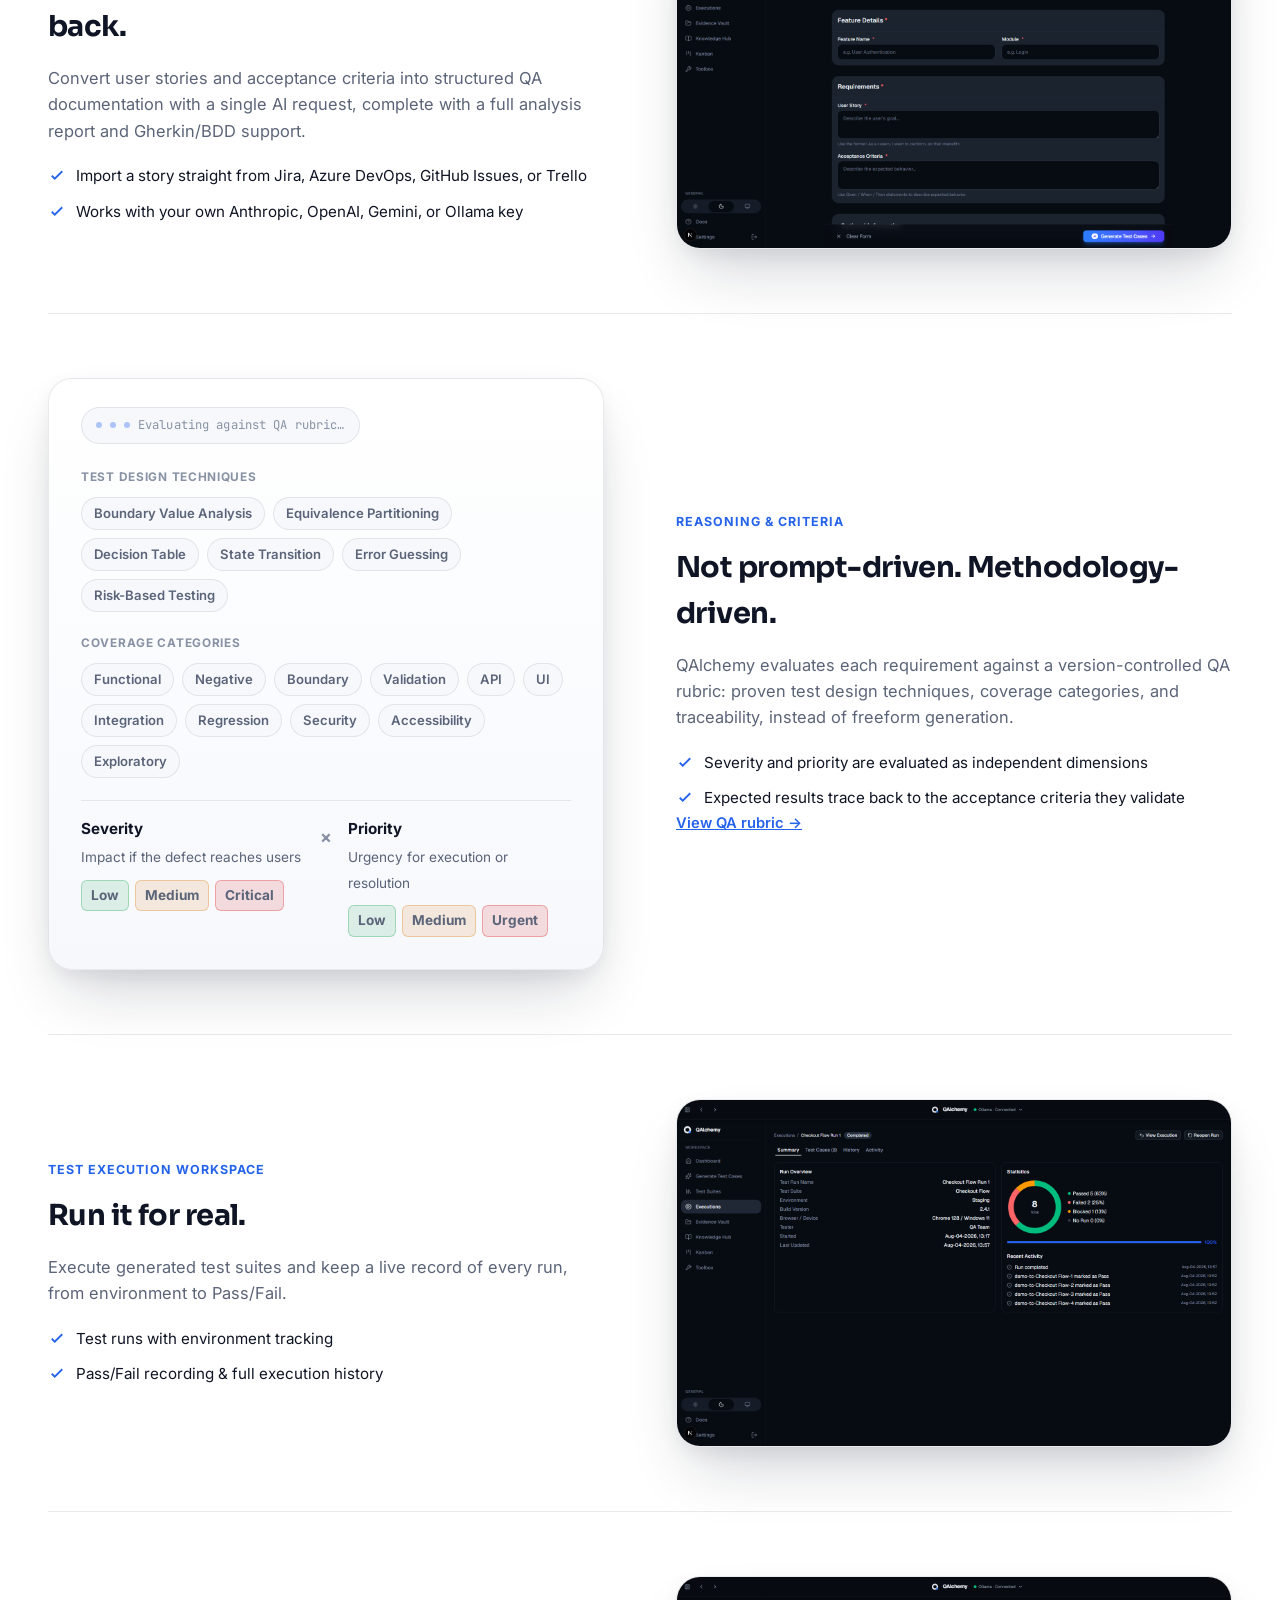
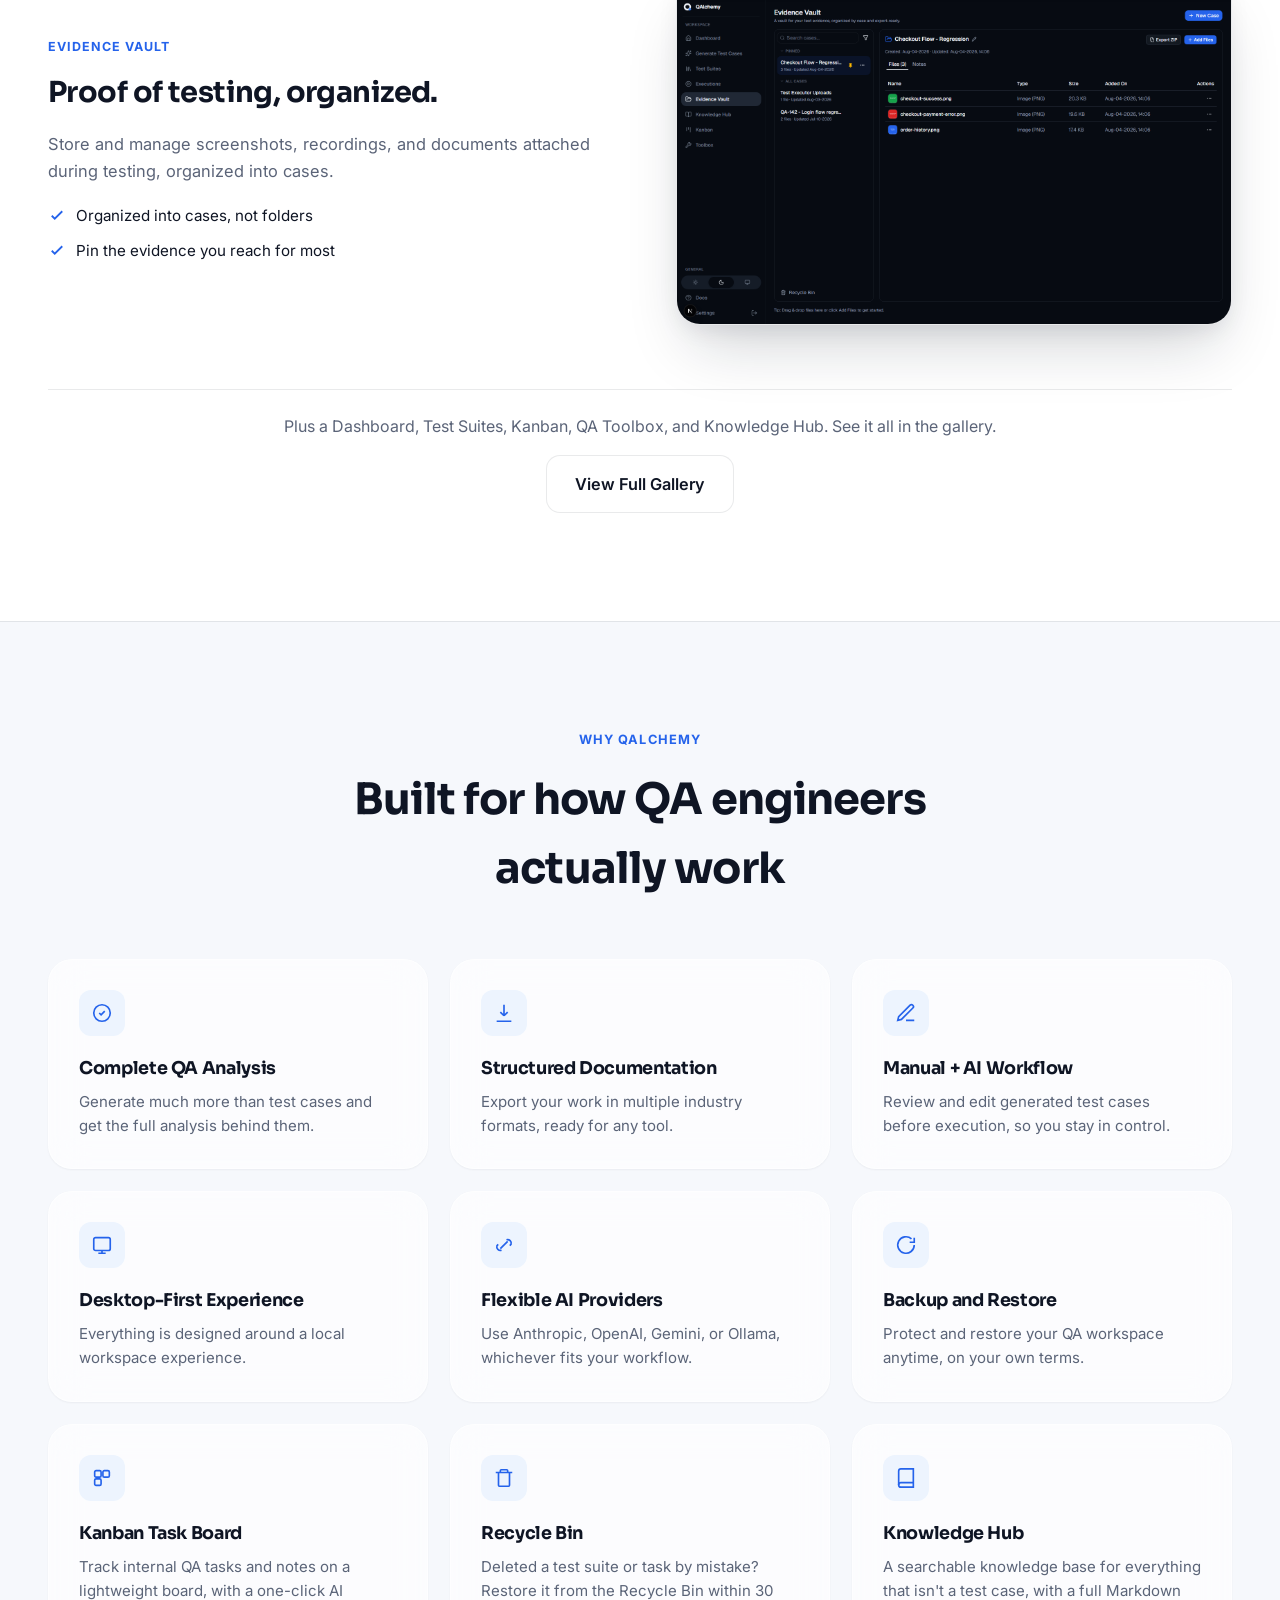
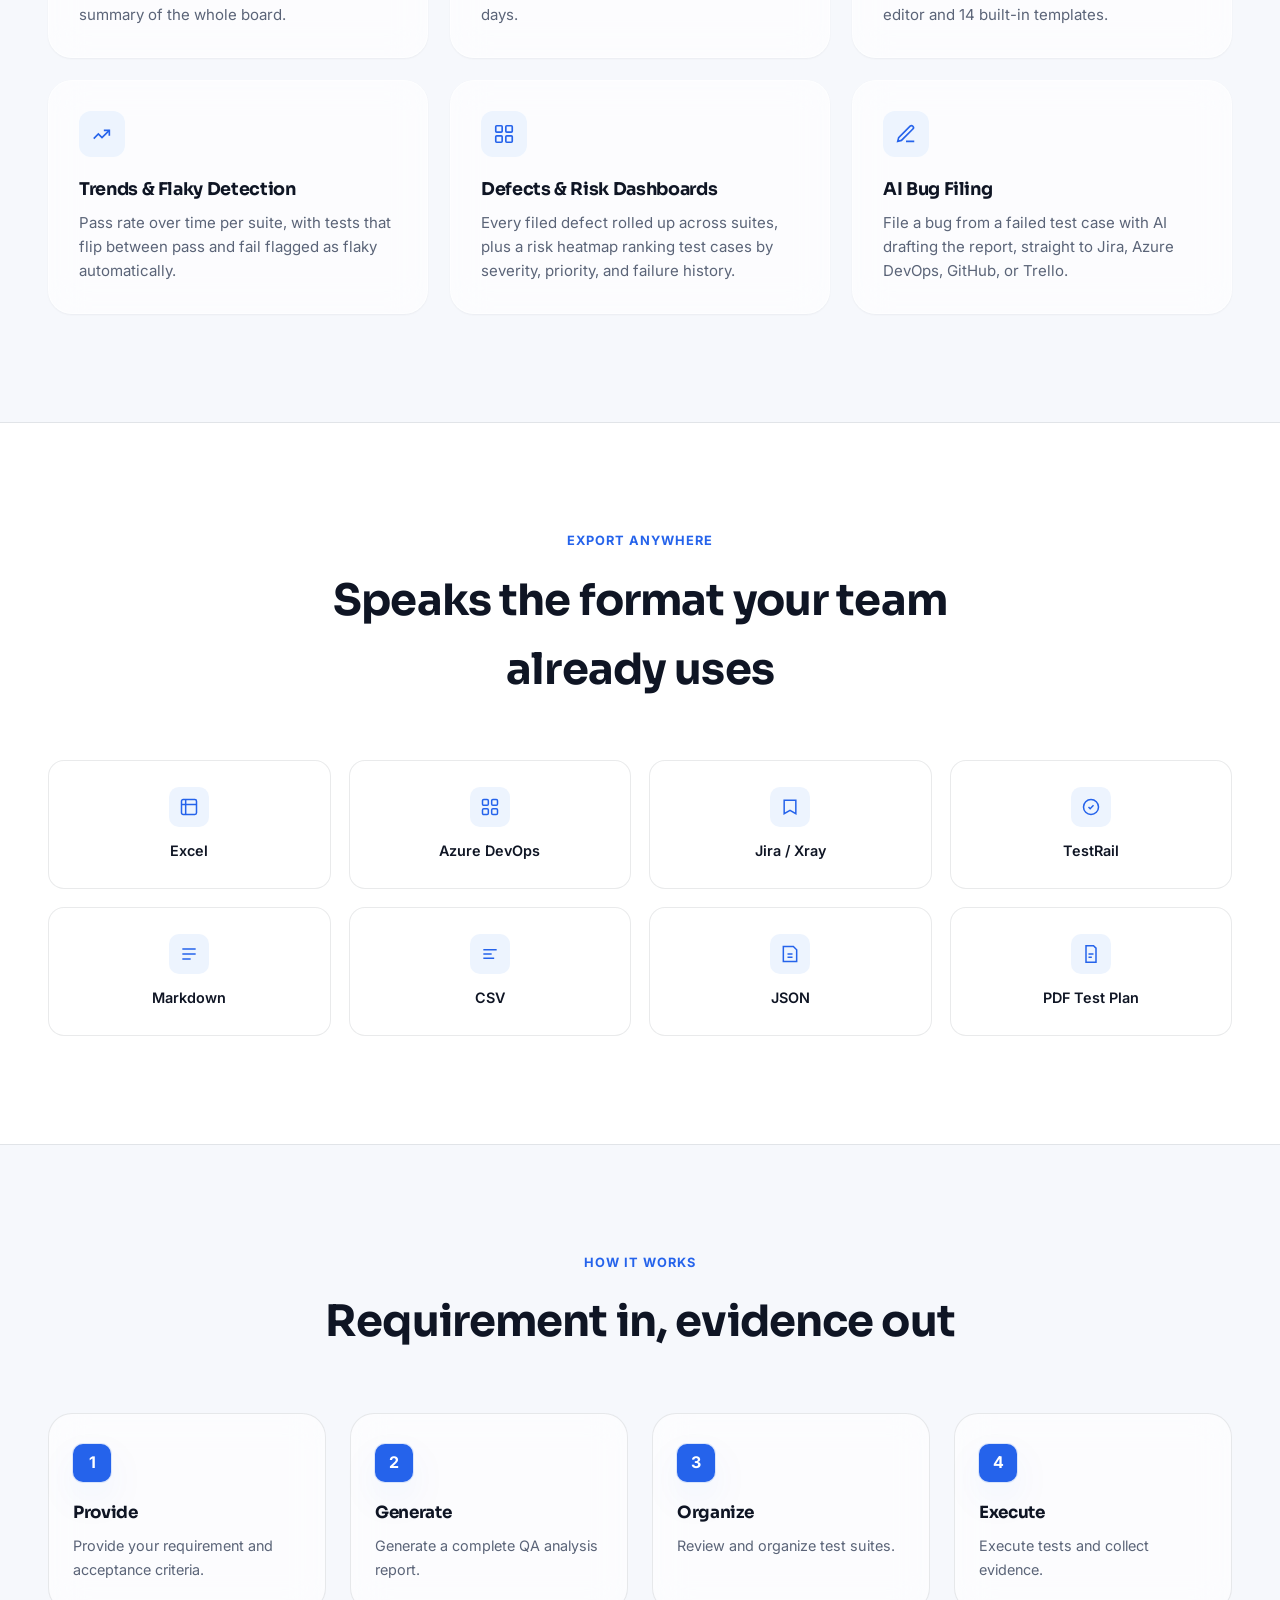
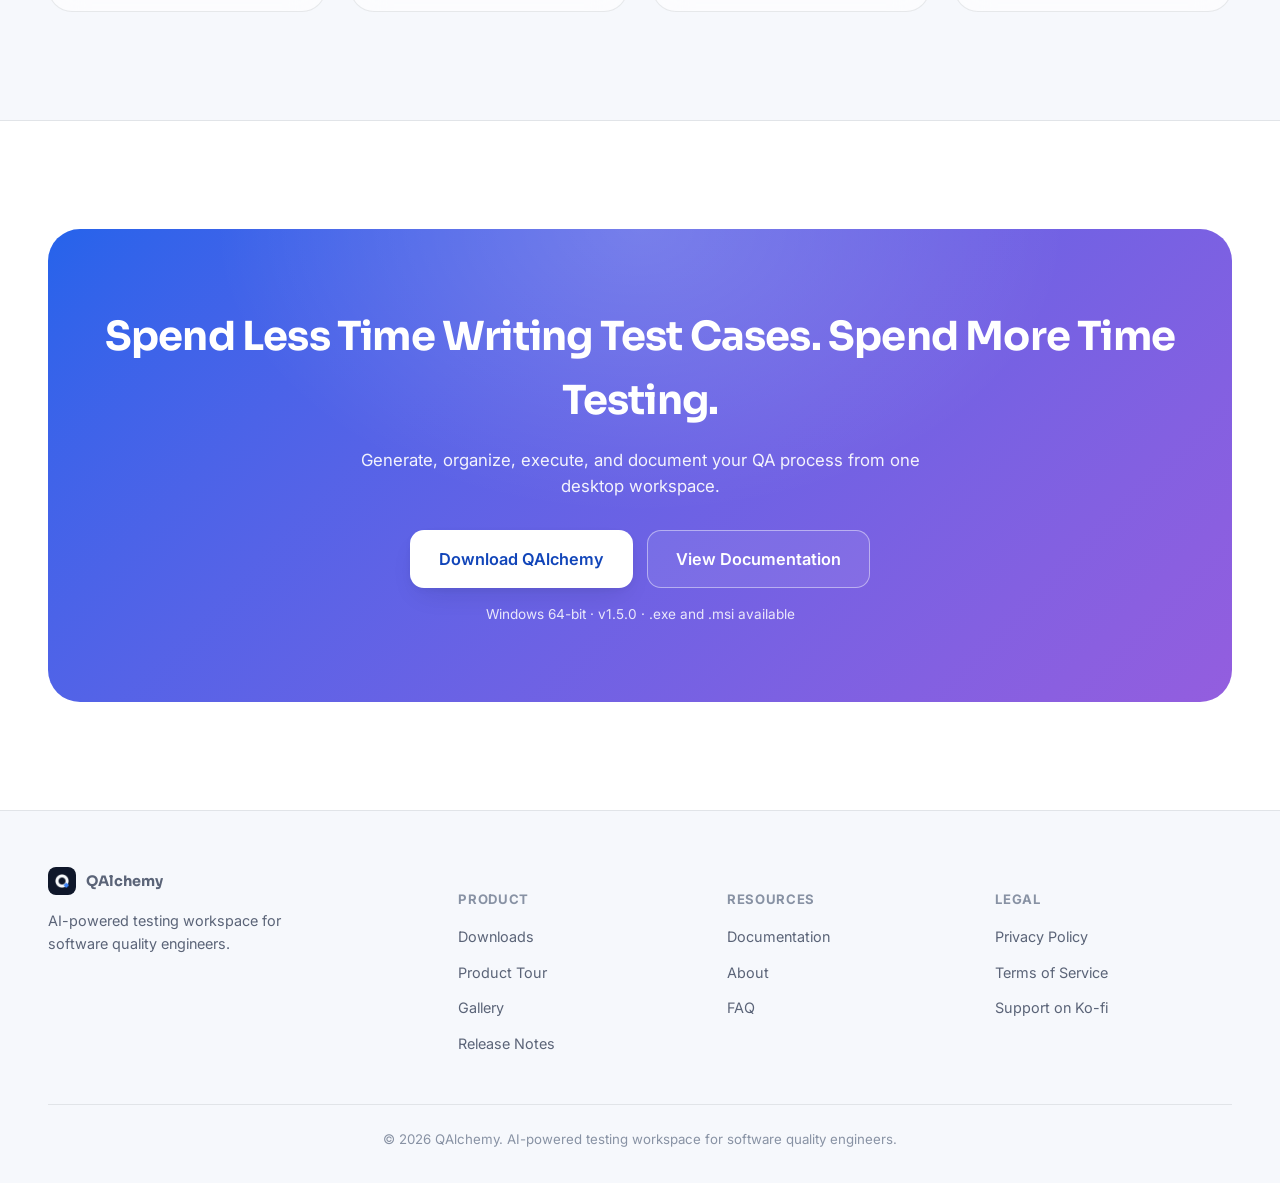
==== commit a2d6d585: "Rework product tour rubric panel with clearer methodology messaging Replace freeform-prompt framing " ====
--- a/index.html
+++ b/index.html
@@ -160,15 +160,22 @@
       <div class="showcase-row reverse reveal">
         <div class="showcase-text">
           <span class="kicker">Reasoning &amp; Criteria</span>
-          <h3>Not a freeform prompt. A fixed rubric.</h3>
-          <p>The same requirement produces consistently structured coverage every time, because generation follows explicit test design techniques and category definitions instead of guessing.</p>
+          <h3>Not prompt-driven. Methodology-driven.</h3>
+          <p>QAlchemy evaluates each requirement against a version-controlled QA rubric: proven test design techniques, coverage categories, and traceability, instead of freeform generation.</p>
           <ul class="showcase-list">
-            <li><svg viewBox="0 0 24 24" fill="none" stroke="currentColor" stroke-width="2.4"><path d="M5 13l4 4L19 7"/></svg> Priority and severity are judged as two independent axes, never conflated</li>
-            <li><svg viewBox="0 0 24 24" fill="none" stroke="currentColor" stroke-width="2.4"><path d="M5 13l4 4L19 7"/></svg> Traceability checks that a case's expected results actually prove each acceptance criterion</li>
+            <li><svg viewBox="0 0 24 24" fill="none" stroke="currentColor" stroke-width="2.4"><path d="M5 13l4 4L19 7"/></svg> Severity and priority are evaluated as independent dimensions</li>
+            <li><svg viewBox="0 0 24 24" fill="none" stroke="currentColor" stroke-width="2.4"><path d="M5 13l4 4L19 7"/></svg> Expected results trace back to the acceptance criteria they validate</li>
           </ul>
-          <a href="docs#doc-generate-reasoning" style="color:var(--primary); text-decoration:underline; font-size:0.92rem; font-weight:600;">See the full rubric in the docs &rarr;</a>
+          <a href="docs#doc-generate-reasoning" style="color:var(--primary); text-decoration:underline; font-size:0.92rem; font-weight:600;">View QA rubric &rarr;</a>
         </div>
         <div class="showcase-media rubric-card">
+          <div class="rubric-think-bar">
+            <span class="rubric-think-dot"></span>
+            <span class="rubric-think-dot"></span>
+            <span class="rubric-think-dot"></span>
+            <span class="rubric-think-text">Evaluating against QA rubric&hellip;</span>
+          </div>
+
           <div>
             <span class="rubric-label">Test design techniques</span>
             <div class="rubric-chips">
@@ -177,11 +184,12 @@
               <span class="rubric-chip">Decision Table</span>
               <span class="rubric-chip">State Transition</span>
               <span class="rubric-chip">Error Guessing</span>
-              <span class="rubric-chip">Risk-Based</span>
+              <span class="rubric-chip">Risk-Based Testing</span>
             </div>
           </div>
+
           <div>
-            <span class="rubric-label">Fixed categories</span>
+            <span class="rubric-label">Coverage categories</span>
             <div class="rubric-chips">
               <span class="rubric-chip">Functional</span>
               <span class="rubric-chip">Negative</span>
@@ -196,15 +204,26 @@
               <span class="rubric-chip">Exploratory</span>
             </div>
           </div>
+
           <div class="rubric-axis">
             <div class="rubric-axis-item">
               <strong>Severity</strong>
-              <span>Consequence if the defect is real</span>
+              <span>Impact if the defect reaches users</span>
+              <div class="rubric-scale">
+                <span class="rubric-scale-pill sev-low">Low</span>
+                <span class="rubric-scale-pill sev-med">Medium</span>
+                <span class="rubric-scale-pill sev-high">Critical</span>
+              </div>
             </div>
             <span class="rubric-axis-sep">&times;</span>
             <div class="rubric-axis-item">
               <strong>Priority</strong>
-              <span>How urgently to run this case</span>
+              <span>Urgency for execution or resolution</span>
+              <div class="rubric-scale">
+                <span class="rubric-scale-pill pri-low">Low</span>
+                <span class="rubric-scale-pill pri-med">Medium</span>
+                <span class="rubric-scale-pill pri-high">Urgent</span>
+              </div>
             </div>
           </div>
         </div>
--- a/assets/css/main.css
+++ b/assets/css/main.css
@@ -319,19 +319,43 @@
 }
 .showcase-media:hover{ transform: translateY(-6px); box-shadow: var(--shadow-glow); }
 
-.rubric-card{ padding: 32px; display:flex; flex-direction:column; gap:22px; }
+.rubric-card{ padding: 32px; display:flex; flex-direction:column; gap:22px; background: linear-gradient(180deg, var(--surface-solid), var(--bg-subtle)); }
 .rubric-card:hover{ transform:none; }
+
+.rubric-think-bar{
+  display:flex; align-items:center; gap:8px; padding:8px 14px; margin:-4px 0 2px;
+  background: var(--bg-subtle); border:1px solid var(--border); border-radius: 999px; width:fit-content;
+}
+.rubric-think-text{ font-family: var(--font-mono, monospace); font-size:0.76rem; color: var(--fg-faint); letter-spacing:.01em; }
+.rubric-think-dot{
+  width:6px; height:6px; border-radius:50%; background: var(--primary); opacity:.35;
+  animation: rubric-pulse 1.2s ease-in-out infinite;
+}
+.rubric-think-dot:nth-child(2){ animation-delay:.2s; }
+.rubric-think-dot:nth-child(3){ animation-delay:.4s; }
+@keyframes rubric-pulse{ 0%,80%,100%{ opacity:.25; transform:scale(.85); } 40%{ opacity:1; transform:scale(1.15); } }
+
 .rubric-label{ display:block; font-size:0.74rem; font-weight:700; text-transform:uppercase; letter-spacing:.06em; color: var(--fg-faint); margin-bottom:10px; }
 .rubric-chips{ display:flex; flex-wrap:wrap; gap:8px; }
 .rubric-chip{
   font-size:0.82rem; font-weight:600; color: var(--fg-muted); background: var(--bg-subtle);
-  border:1px solid var(--border); border-radius: 999px; padding:5px 12px;
-}
-.rubric-axis{ display:flex; align-items:center; gap:16px; padding-top:6px; border-top:1px solid var(--border); }
+  border:1px solid var(--border); border-radius: 999px; padding:5px 12px; transition: border-color .2s ease, color .2s ease;
+}
+.rubric-chip:hover{ border-color: var(--primary); color: var(--fg); }
+
+.rubric-axis{ display:flex; align-items:flex-start; gap:16px; padding-top:16px; border-top:1px solid var(--border); }
 .rubric-axis-item{ flex:1; }
 .rubric-axis-item strong{ display:block; font-size:0.95rem; margin-bottom:3px; }
 .rubric-axis-item span{ font-size:0.85rem; color: var(--fg-muted); }
-.rubric-axis-sep{ font-size:1.1rem; color: var(--fg-faint); font-weight:700; }
+.rubric-axis-sep{ font-size:1.1rem; color: var(--fg-faint); font-weight:700; margin-top:6px; }
+
+.rubric-scale{ display:flex; gap:6px; margin-top:10px; }
+.rubric-scale-pill{
+  font-size:0.72rem; font-weight:700; padding:4px 9px; border-radius:6px; border:1px solid transparent;
+}
+.sev-low, .pri-low{ color:#16a34a; background: rgba(22,163,74,.12); border-color: rgba(22,163,74,.3); }
+.sev-med, .pri-med{ color:#d97706; background: rgba(217,119,6,.12); border-color: rgba(217,119,6,.3); }
+.sev-high, .pri-high{ color:#dc2626; background: rgba(220,38,38,.14); border-color: rgba(220,38,38,.32); }
 .showcase-media img{ width:100%; display:block; aspect-ratio: 1600 / 1000; object-fit: cover; background: var(--bg-subtle); }
 
 /* ---------------- Feature cards (Why QAlchemy) ---------------- */
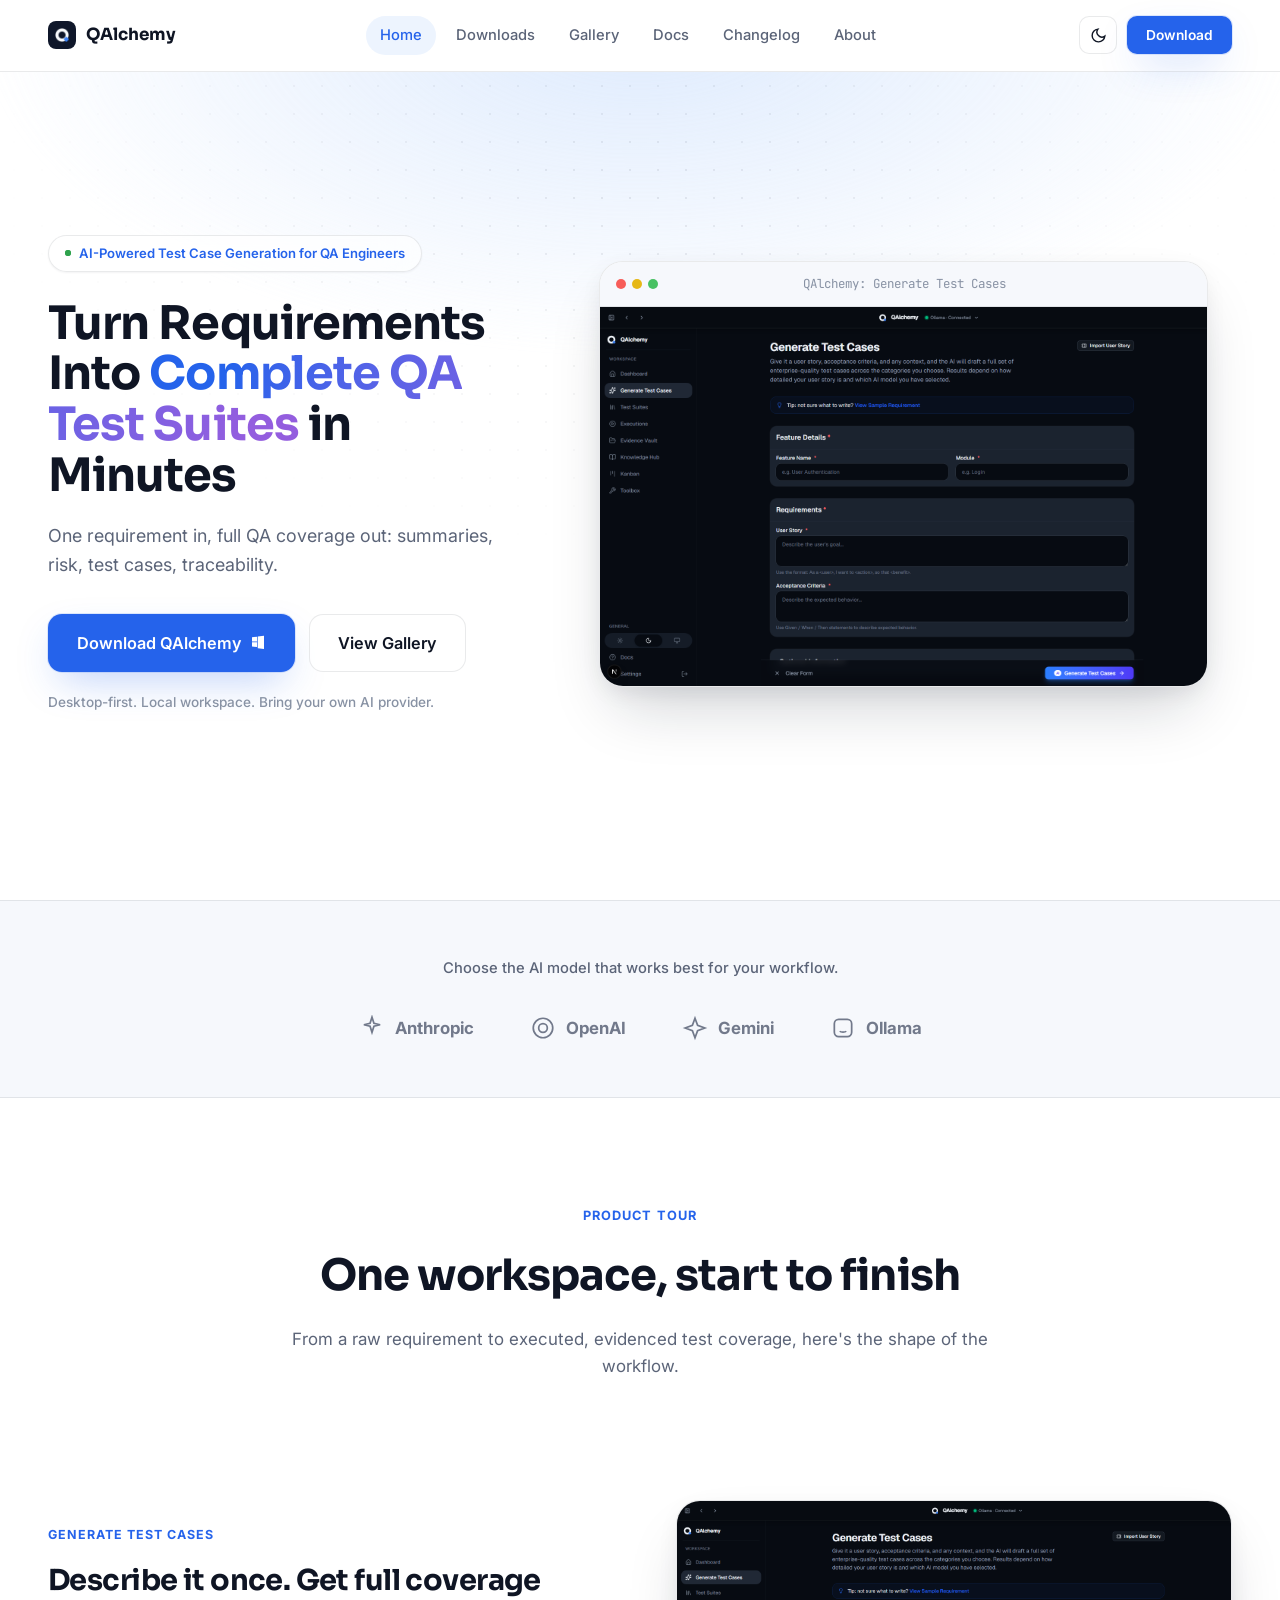
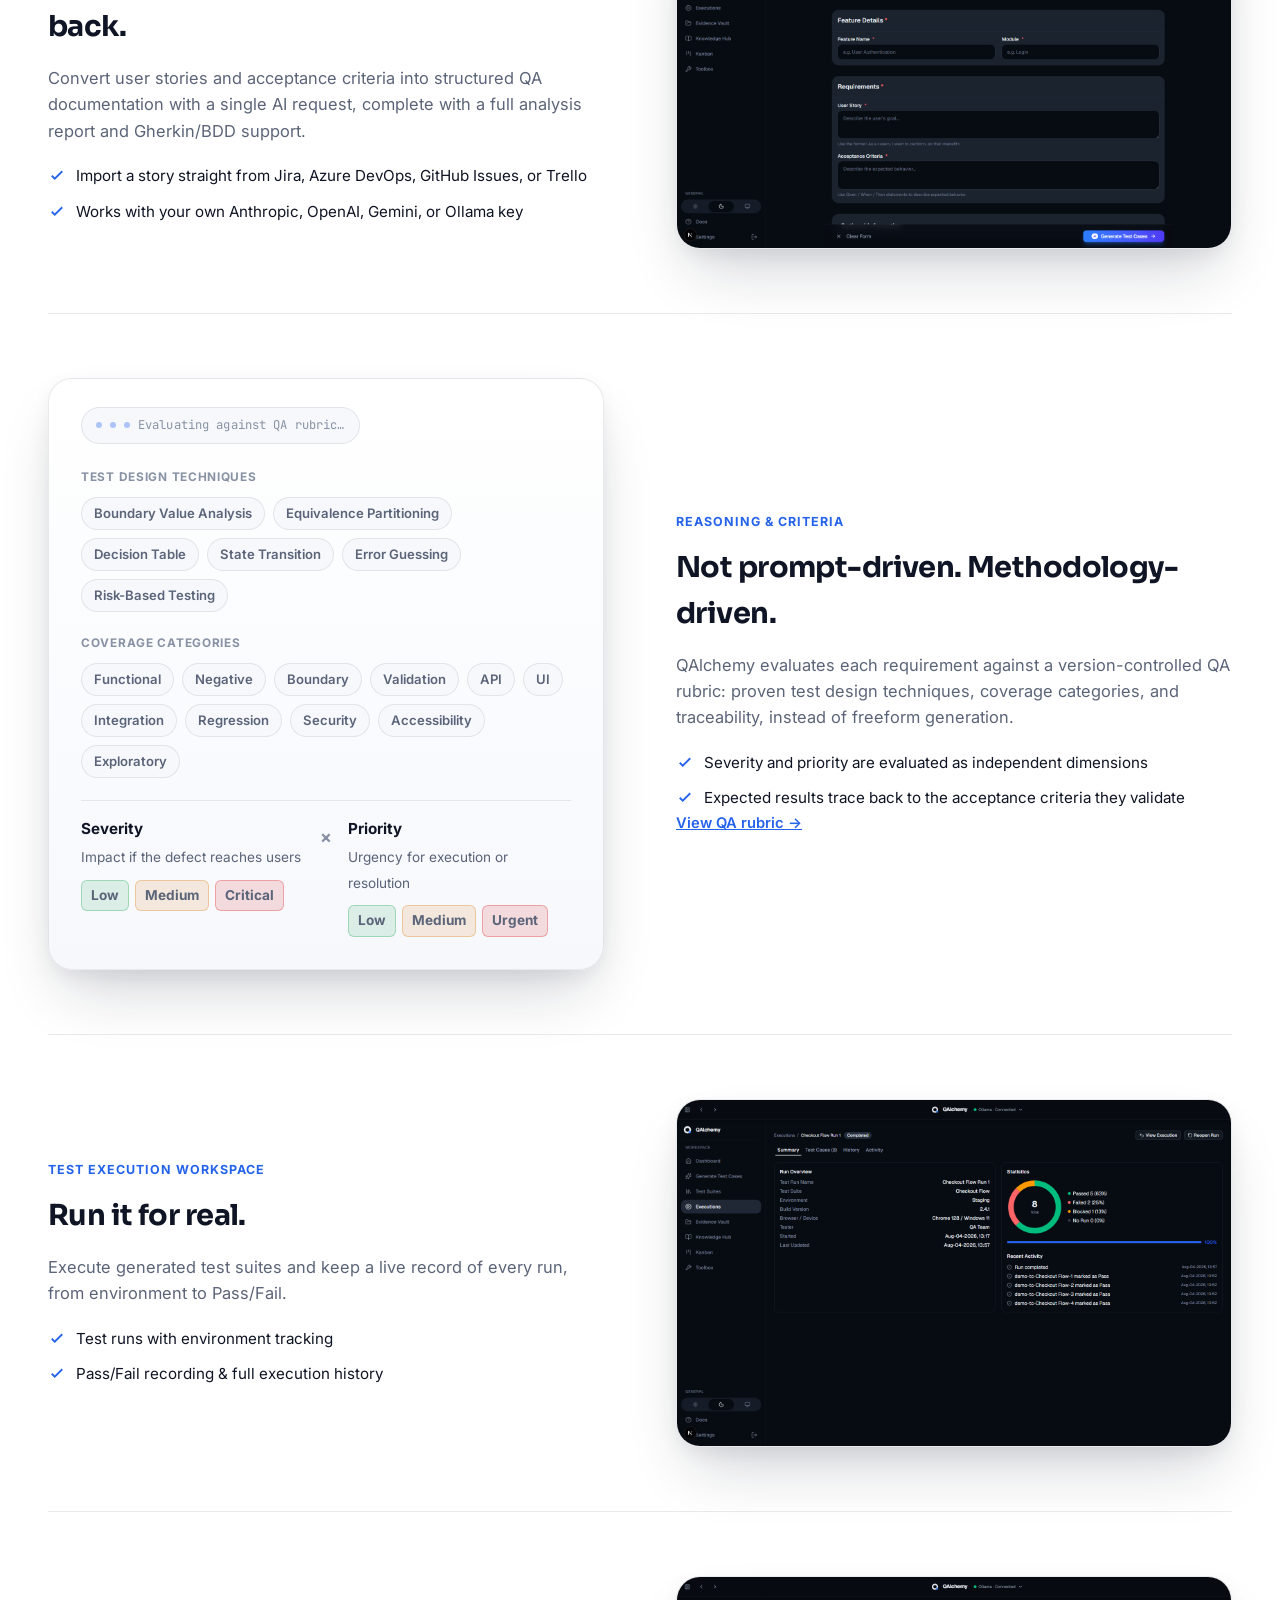
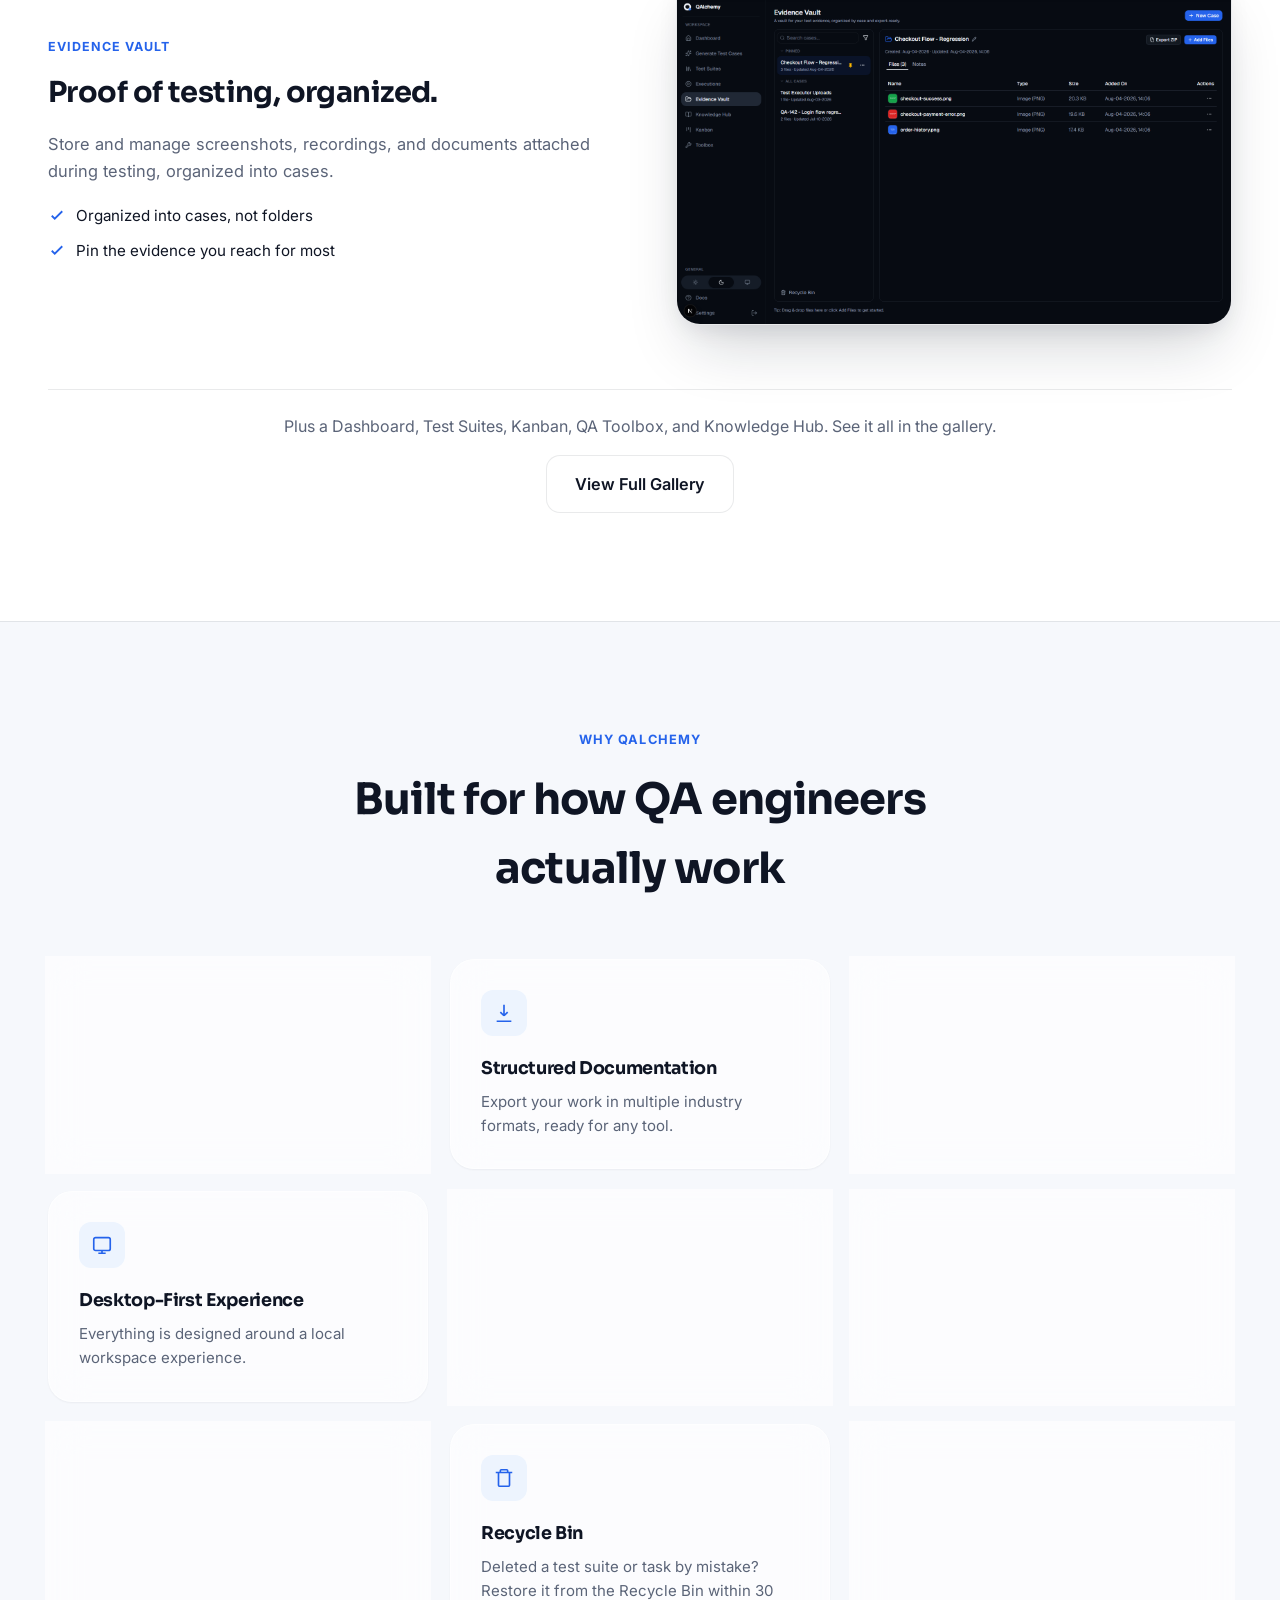
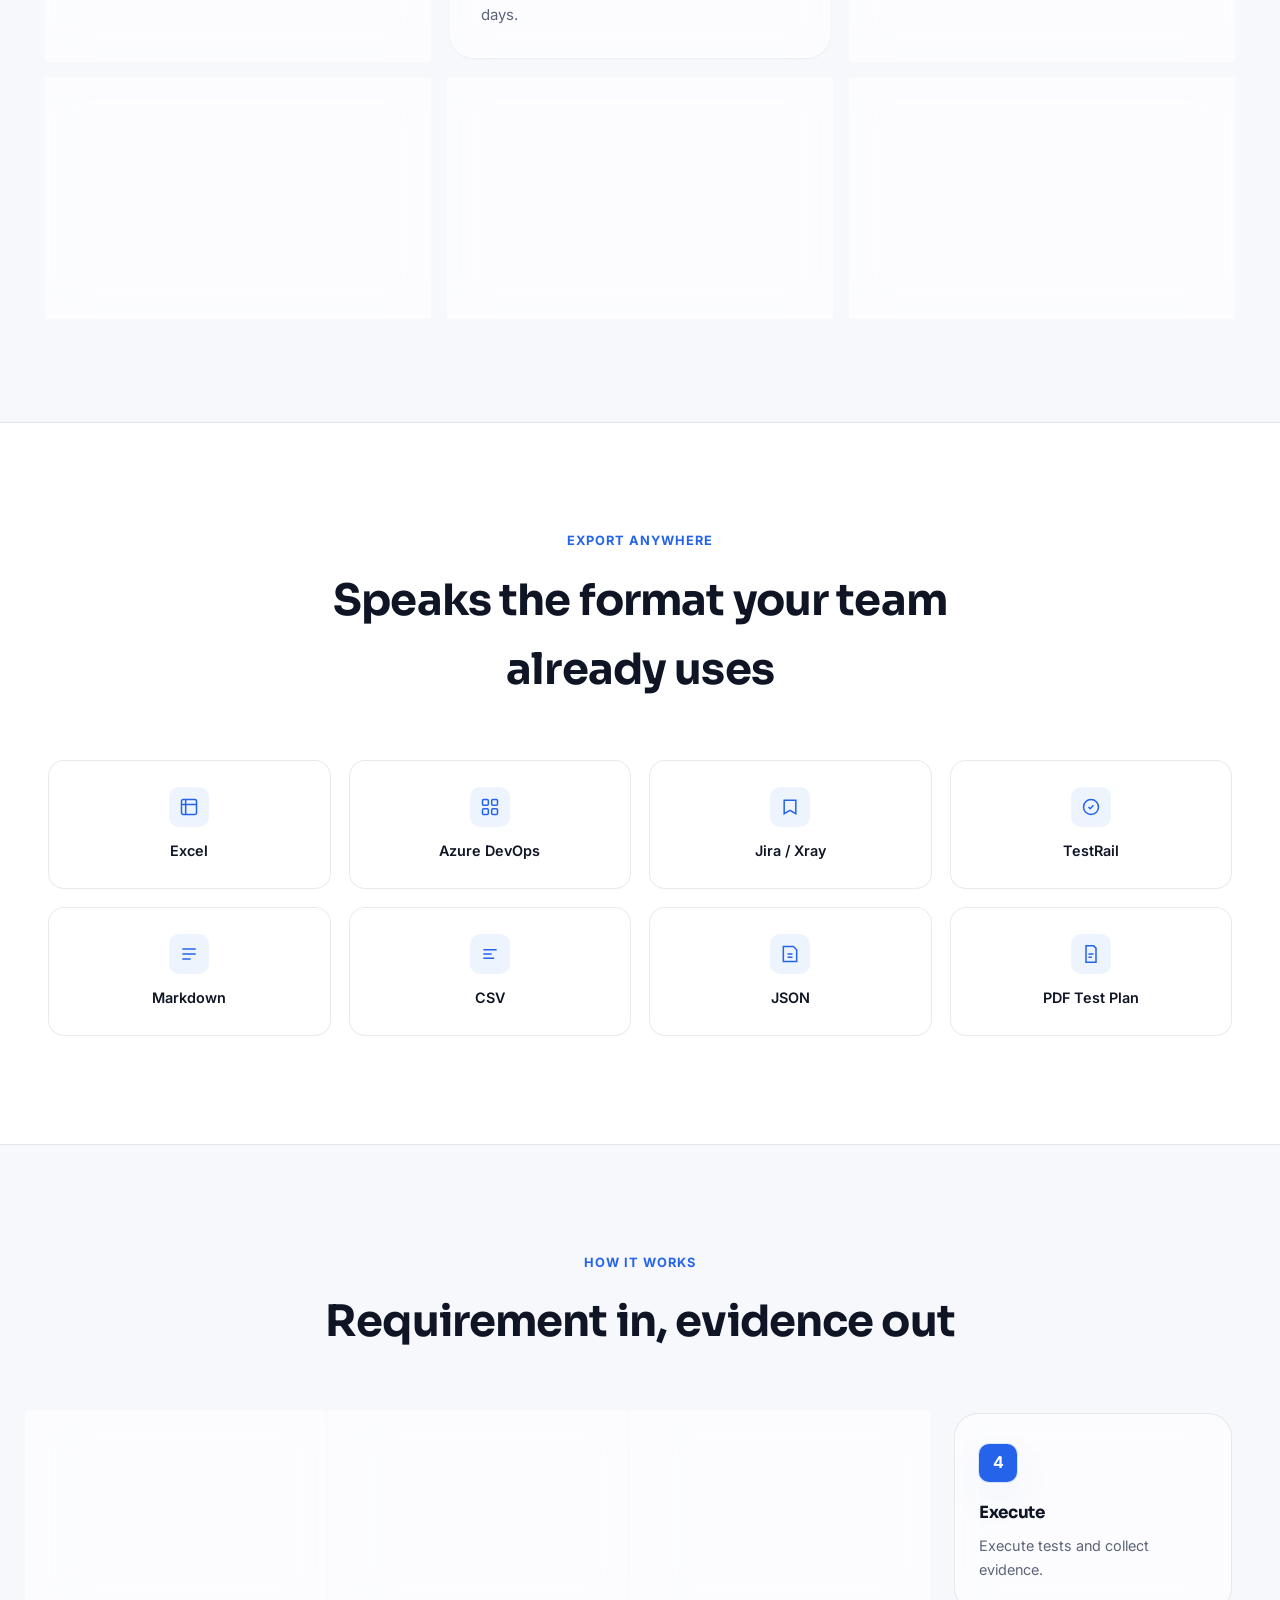
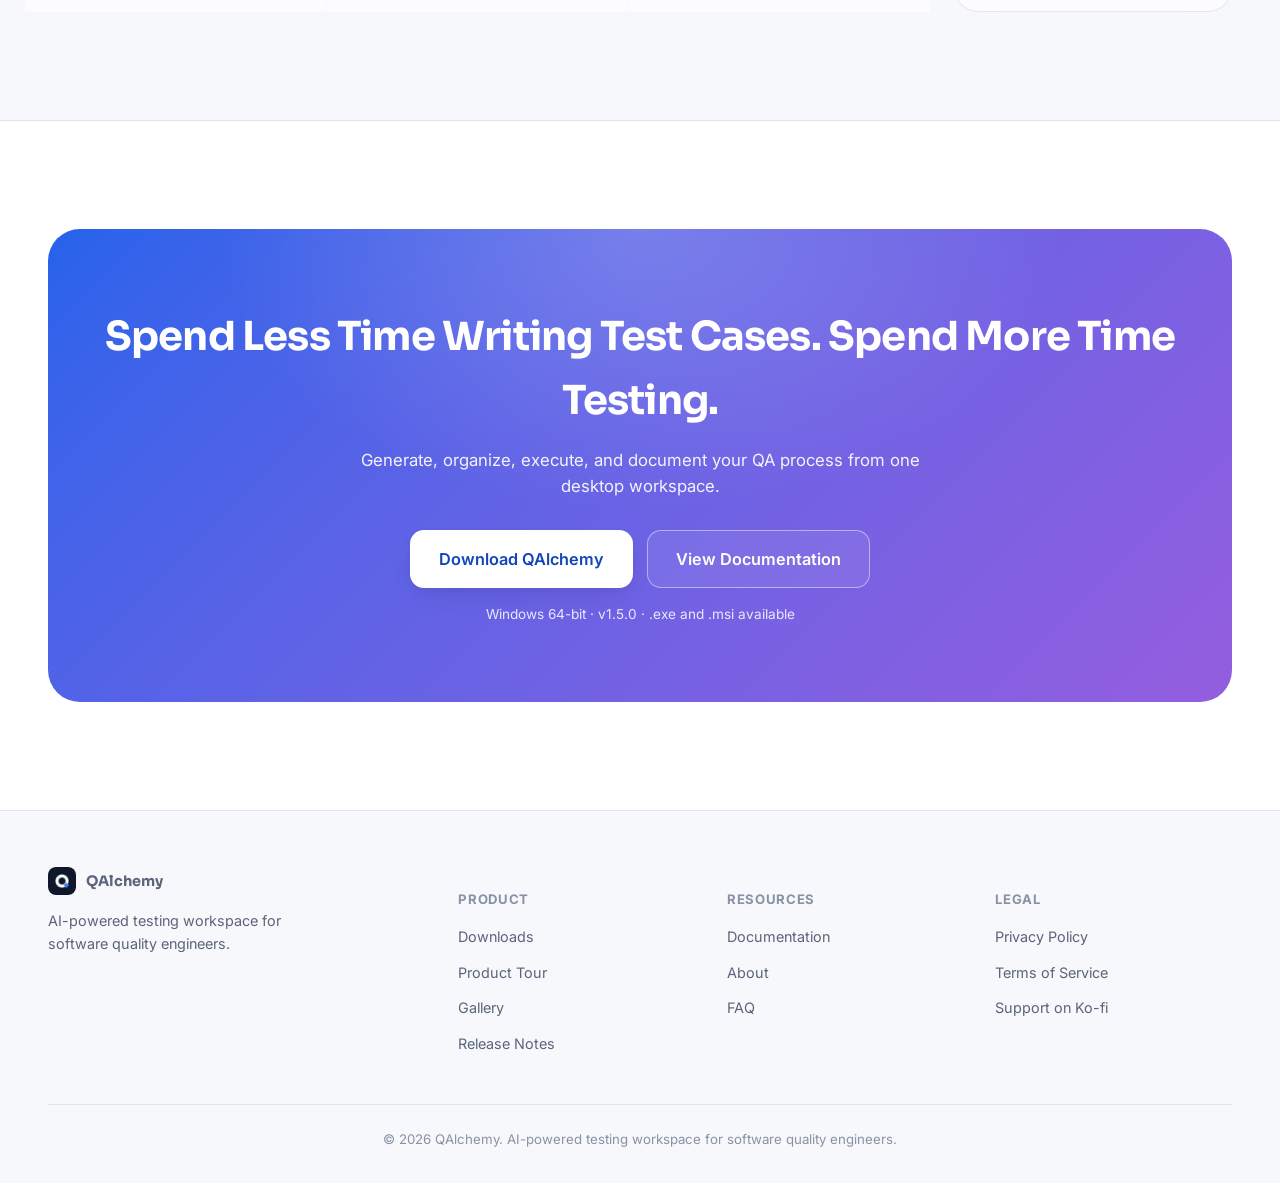
==== commit ed569a0f: "Add Google Search Console verification tag Co-Authored-By: Claude Opus 5.5 <noreply@anthropic.com>" ====
--- a/index.html
+++ b/index.html
@@ -16,7 +16,16 @@
 <meta name="twitter:title" content="QAlchemy: Turn Requirements Into Complete QA Test Suites">
 <meta name="twitter:description" content="QAlchemy turns user stories into complete QA test suites: requirement summaries, risk assessments, test cases, and traceability matrices. A local desktop workspace, any AI provider.">
 <meta name="twitter:image" content="https://qalchemy.vercel.app/assets/screenshots/dashboard.png">
+<meta name="google-site-verification" content="gcT2c_eTbrZ4hkPvS8Z0vkElXLJbmo44EzPDRXR2Fu4">
 <meta name="theme-color" content="#3d5afe">
+<meta name="robots" content="index, follow, max-image-preview:large">
+<meta name="author" content="Buraizu Labs">
+<meta property="og:locale" content="en_US">
+<meta property="og:image:width" content="1600">
+<meta property="og:image:height" content="1000">
+<meta property="og:image:alt" content="QAlchemy dashboard showing test suites, execution stats, and recent activity">
+<meta name="twitter:image:alt" content="QAlchemy dashboard showing test suites, execution stats, and recent activity">
+<link rel="apple-touch-icon" href="assets/qalchemy-logo.png">
 <link rel="icon" href="assets/qalchemy-logo.png">
 <link rel="preconnect" href="https://fonts.googleapis.com">
 <link rel="preconnect" href="https://fonts.gstatic.com" crossorigin>
@@ -39,7 +48,21 @@
   },
   "url": "https://qalchemy.vercel.app/",
   "downloadUrl": "https://qalchemy.vercel.app/downloads",
-  "screenshot": "https://qalchemy.vercel.app/assets/screenshots/dashboard.png"
+  "screenshot": "https://qalchemy.vercel.app/assets/screenshots/dashboard.png",
+  "image": "https://qalchemy.vercel.app/assets/qalchemy-logo.png",
+  "author": {
+    "@type": "Organization",
+    "name": "Buraizu Labs",
+    "url": "https://buraizu-labs.vercel.app/"
+  }
+}
+</script>
+<script type="application/ld+json">
+{
+  "@context": "https://schema.org",
+  "@type": "WebSite",
+  "name": "QAlchemy",
+  "url": "https://qalchemy.vercel.app/"
 }
 </script>
 </head>
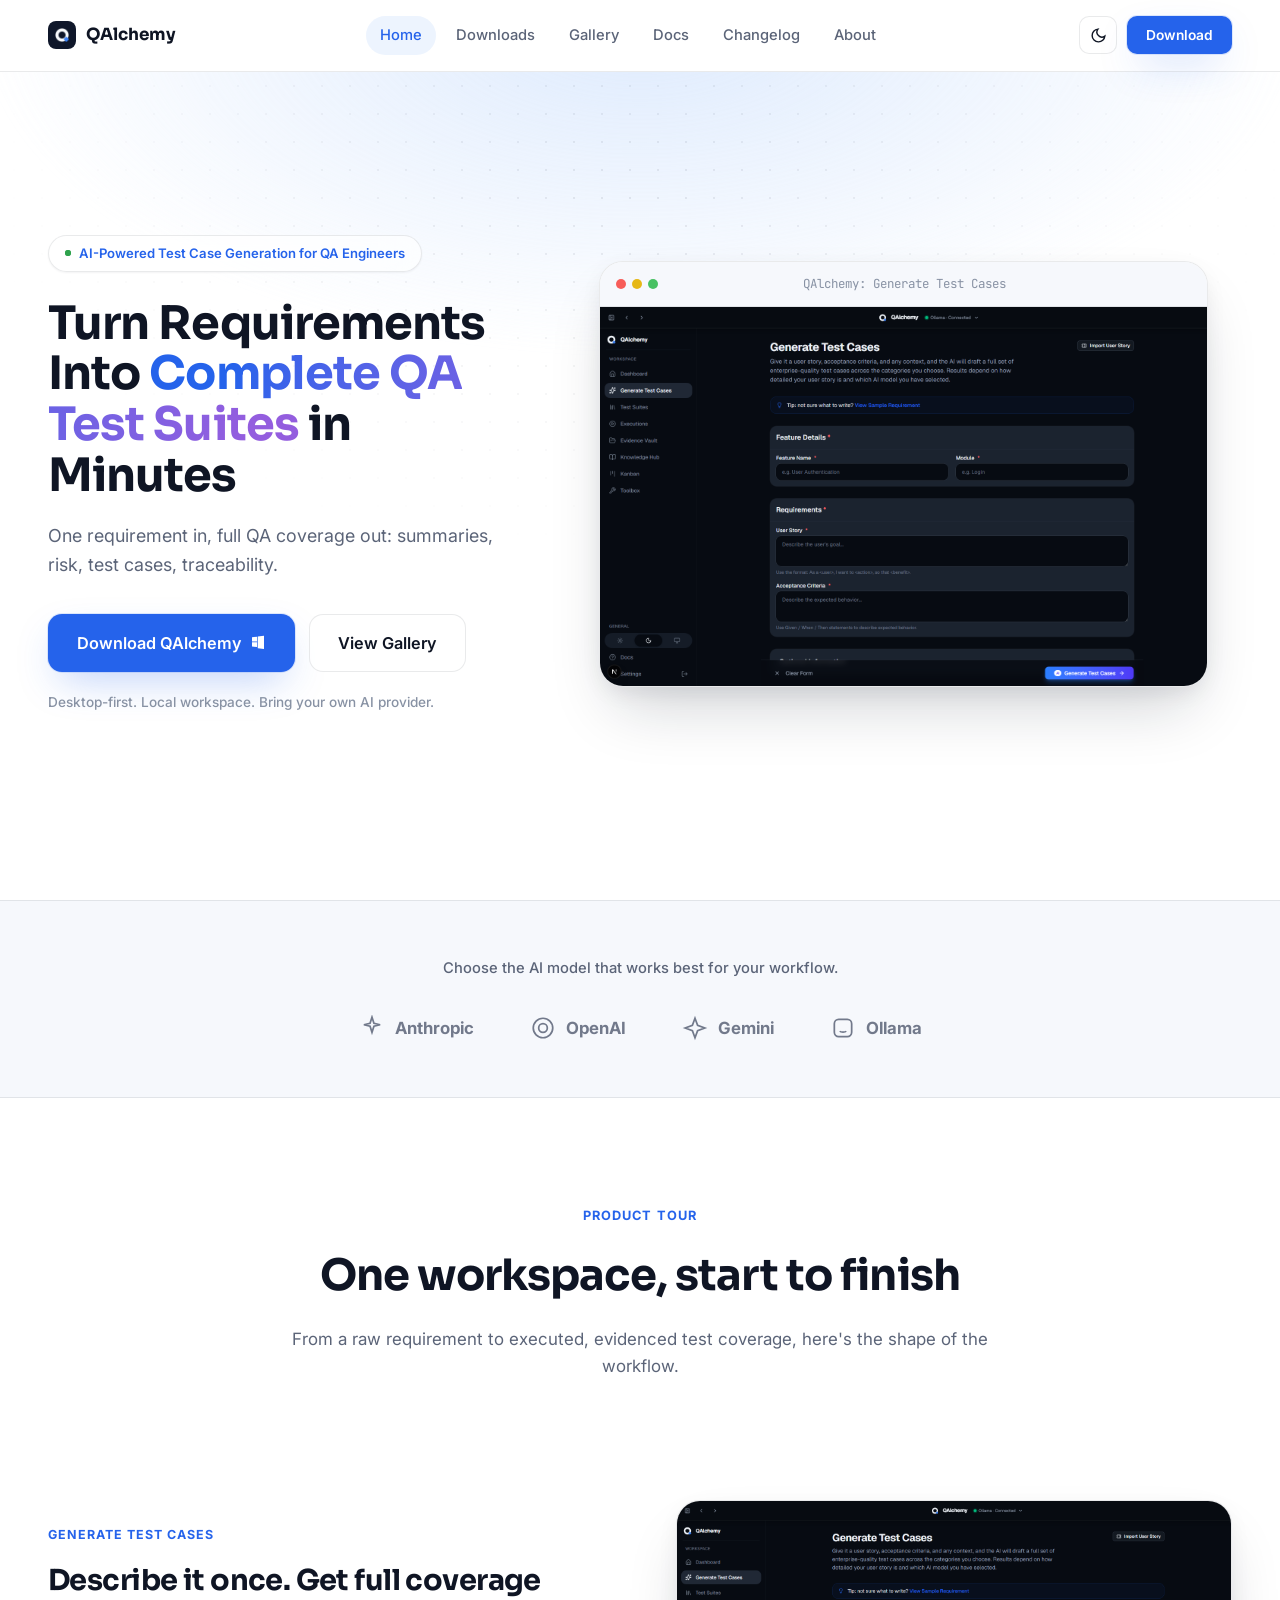
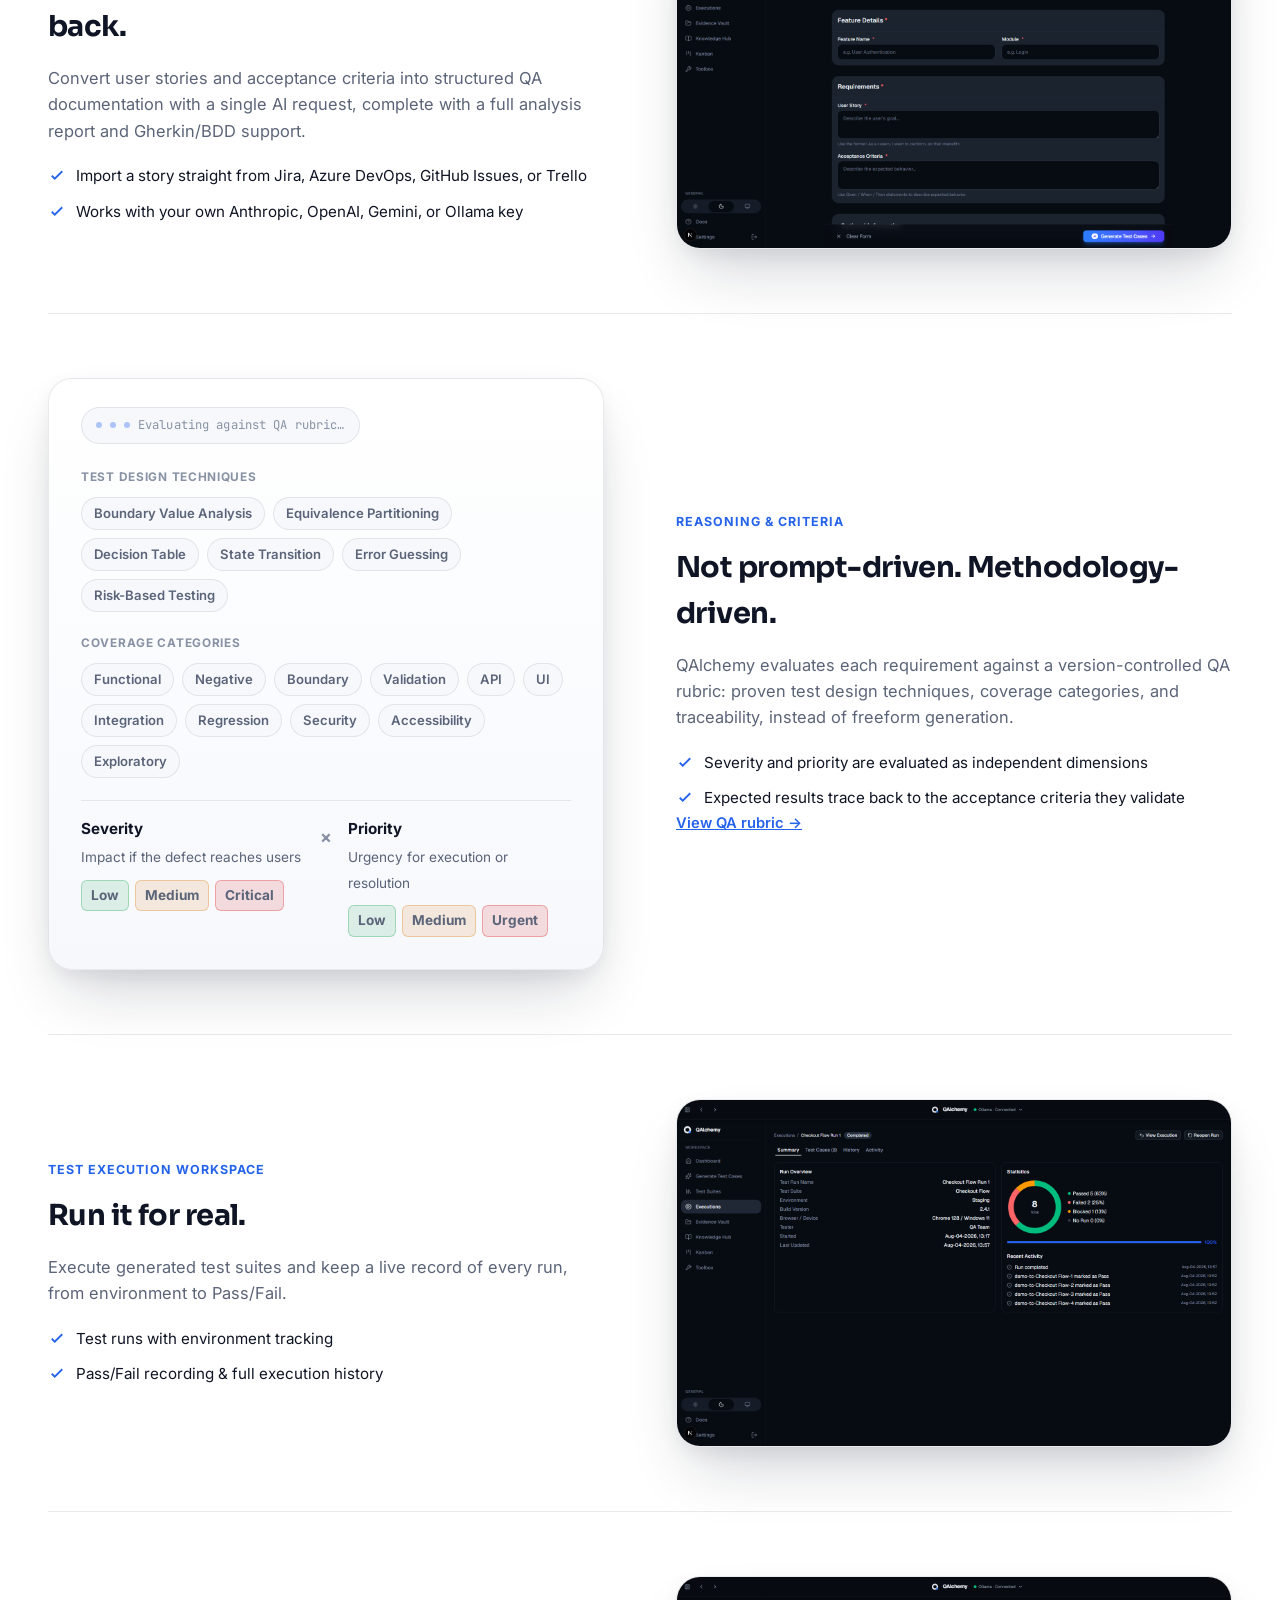
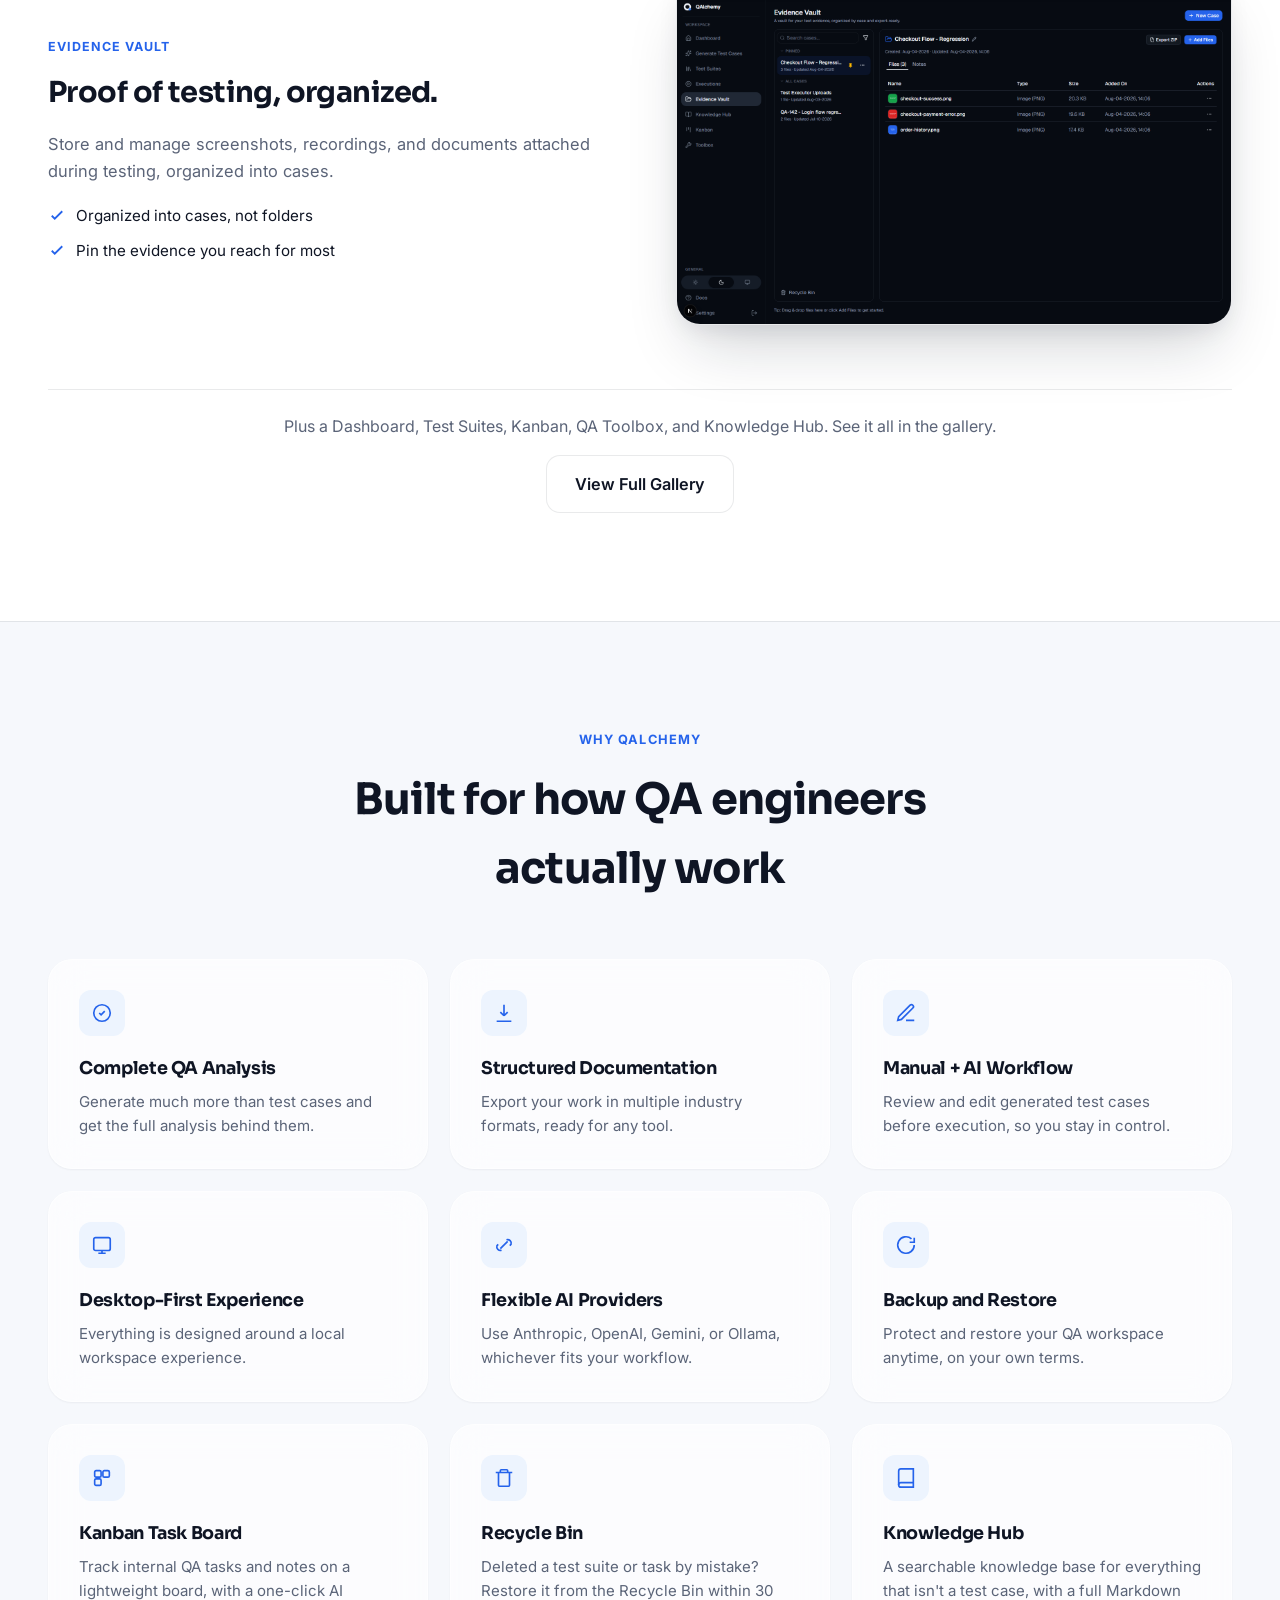
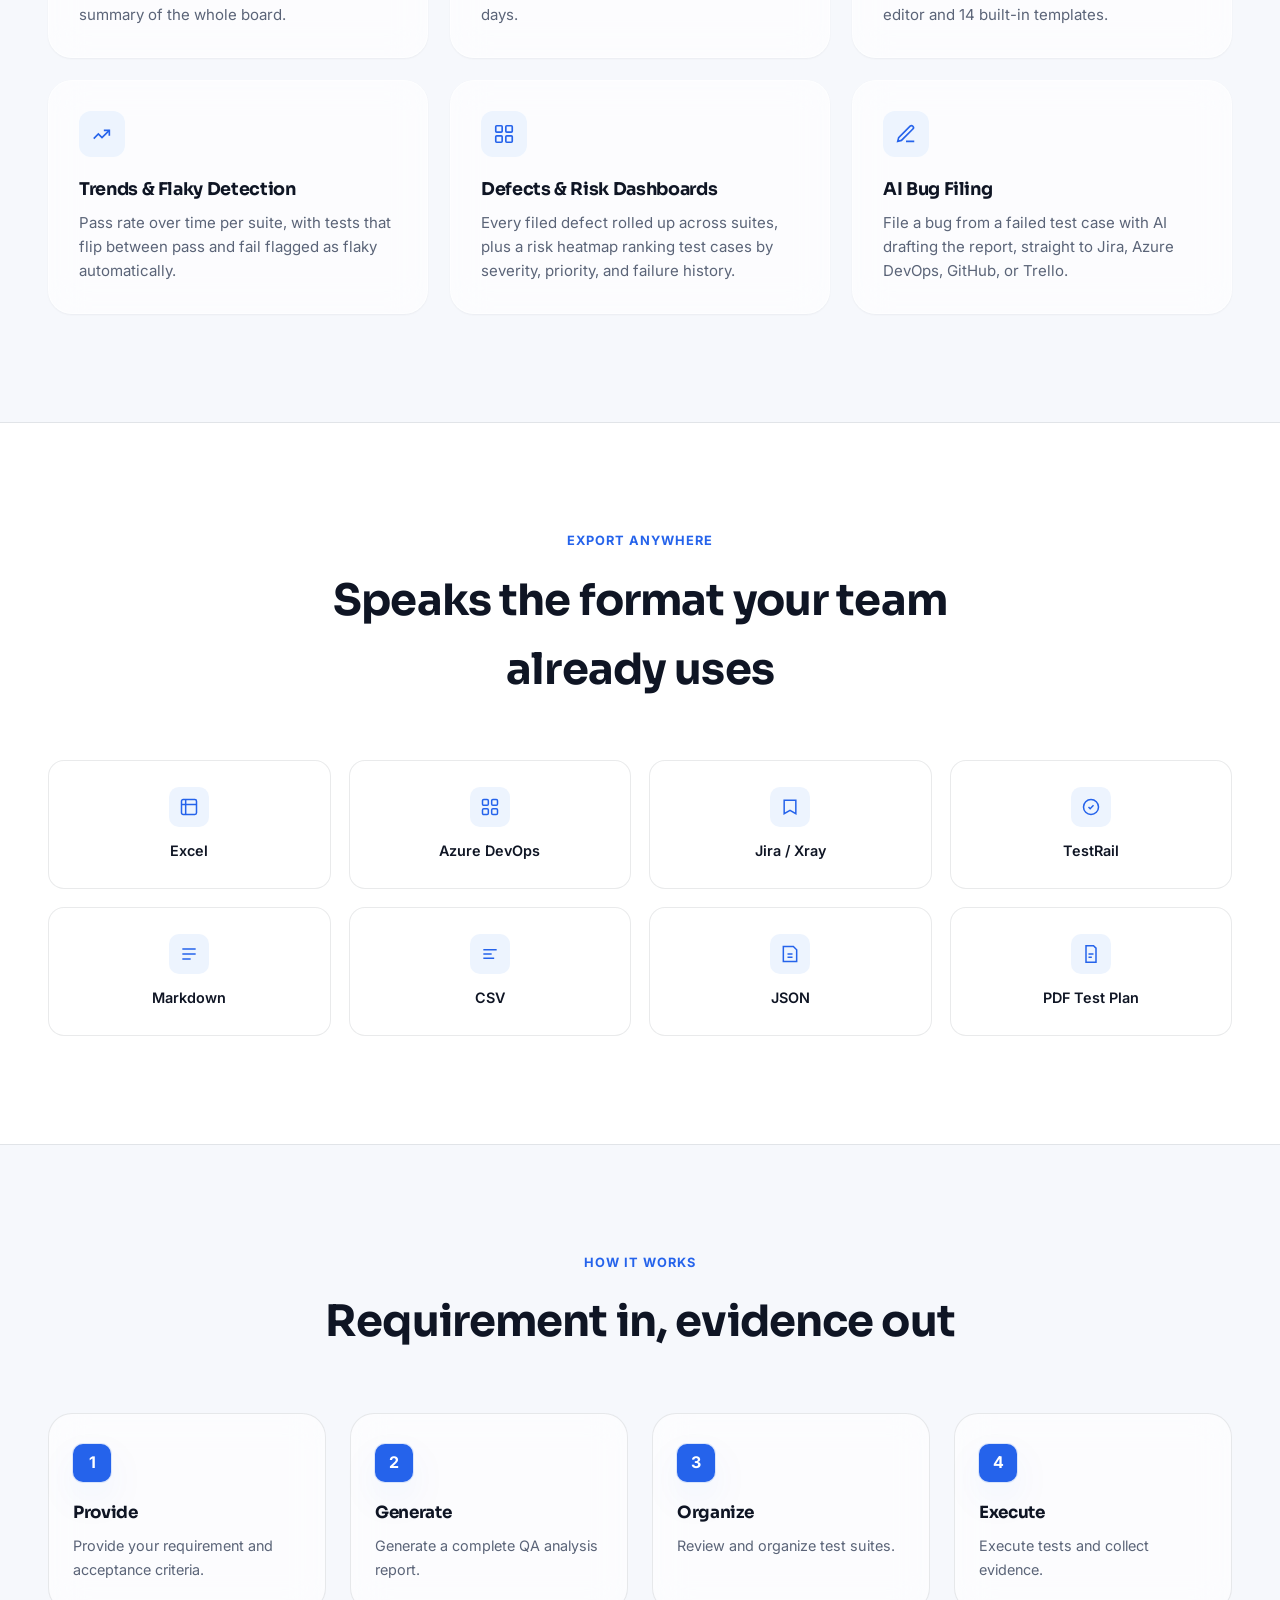
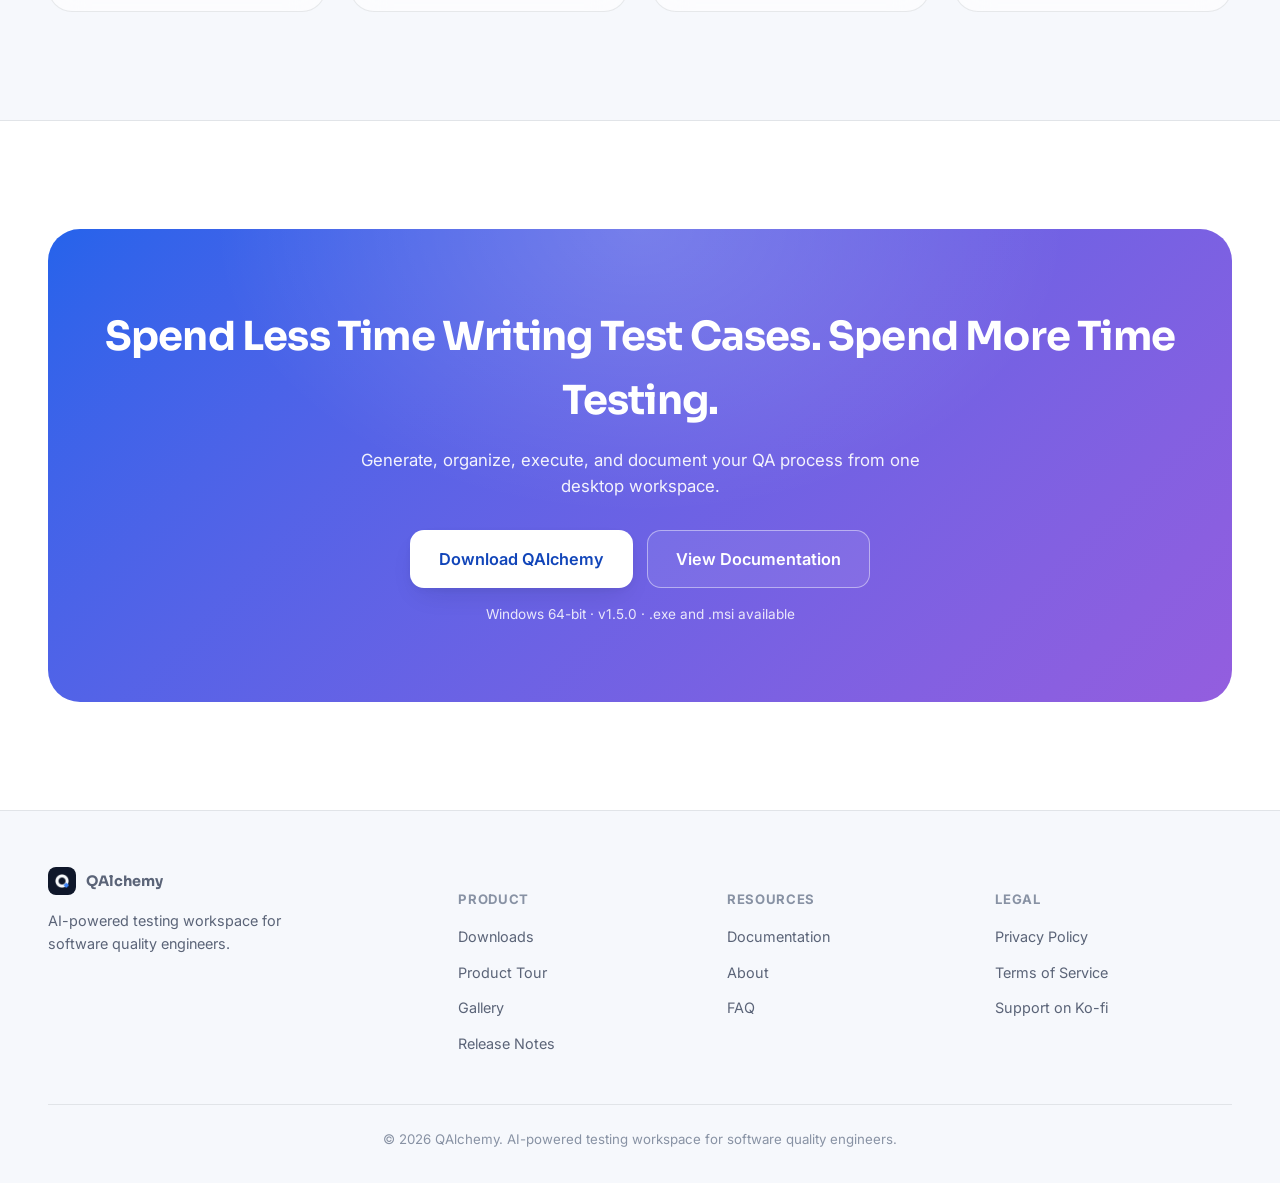
==== commit 1c134738: "Update Google Search Console verification tag Co-Authored-By: Claude Opus 5.5 <noreply@anthropic.com" ====
--- a/index.html
+++ b/index.html
@@ -16,7 +16,7 @@
 <meta name="twitter:title" content="QAlchemy: Turn Requirements Into Complete QA Test Suites">
 <meta name="twitter:description" content="QAlchemy turns user stories into complete QA test suites: requirement summaries, risk assessments, test cases, and traceability matrices. A local desktop workspace, any AI provider.">
 <meta name="twitter:image" content="https://qalchemy.vercel.app/assets/screenshots/dashboard.png">
-<meta name="google-site-verification" content="gcT2c_eTbrZ4hkPvS8Z0vkElXLJbmo44EzPDRXR2Fu4">
+<meta name="google-site-verification" content="LoX82VyWw7fQ0-z-_mQ2rnU_EblVdXCbMuOxPYg4RwU">
 <meta name="theme-color" content="#3d5afe">
 <meta name="robots" content="index, follow, max-image-preview:large">
 <meta name="author" content="Buraizu Labs">
